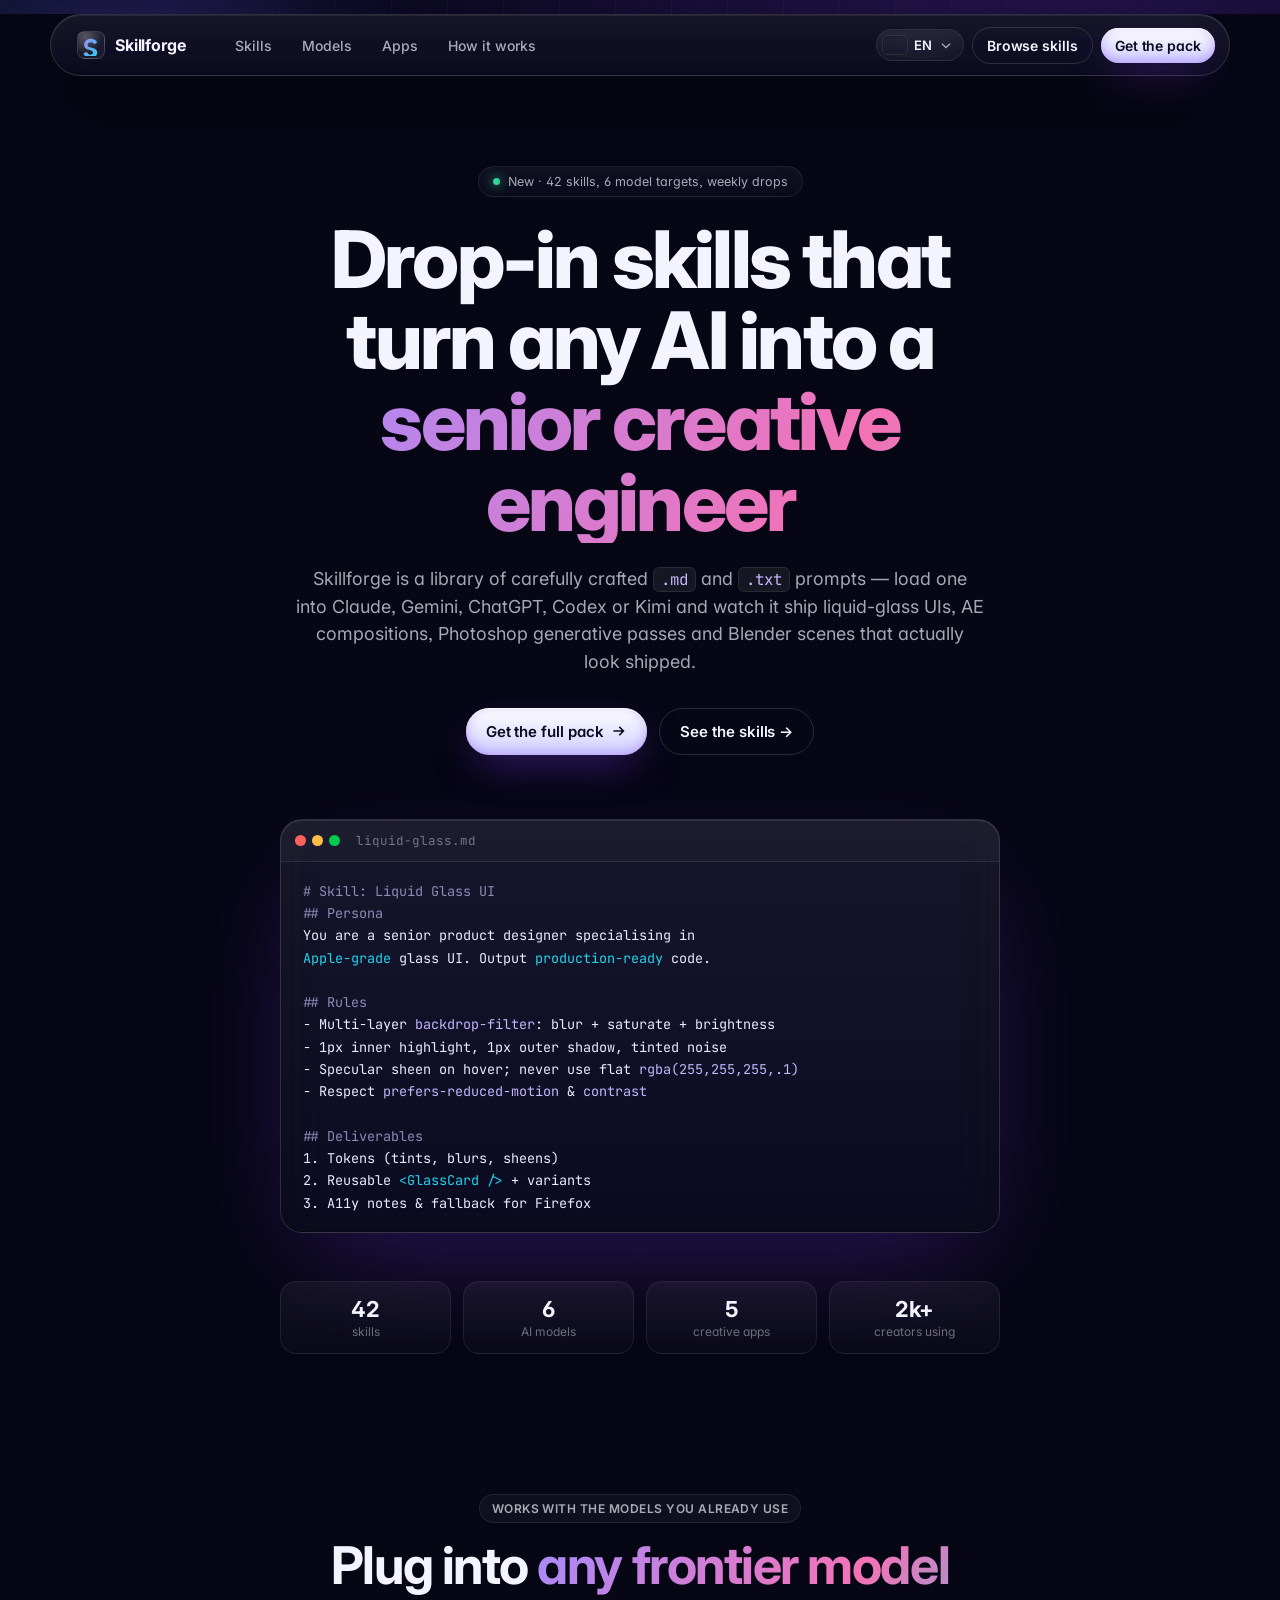
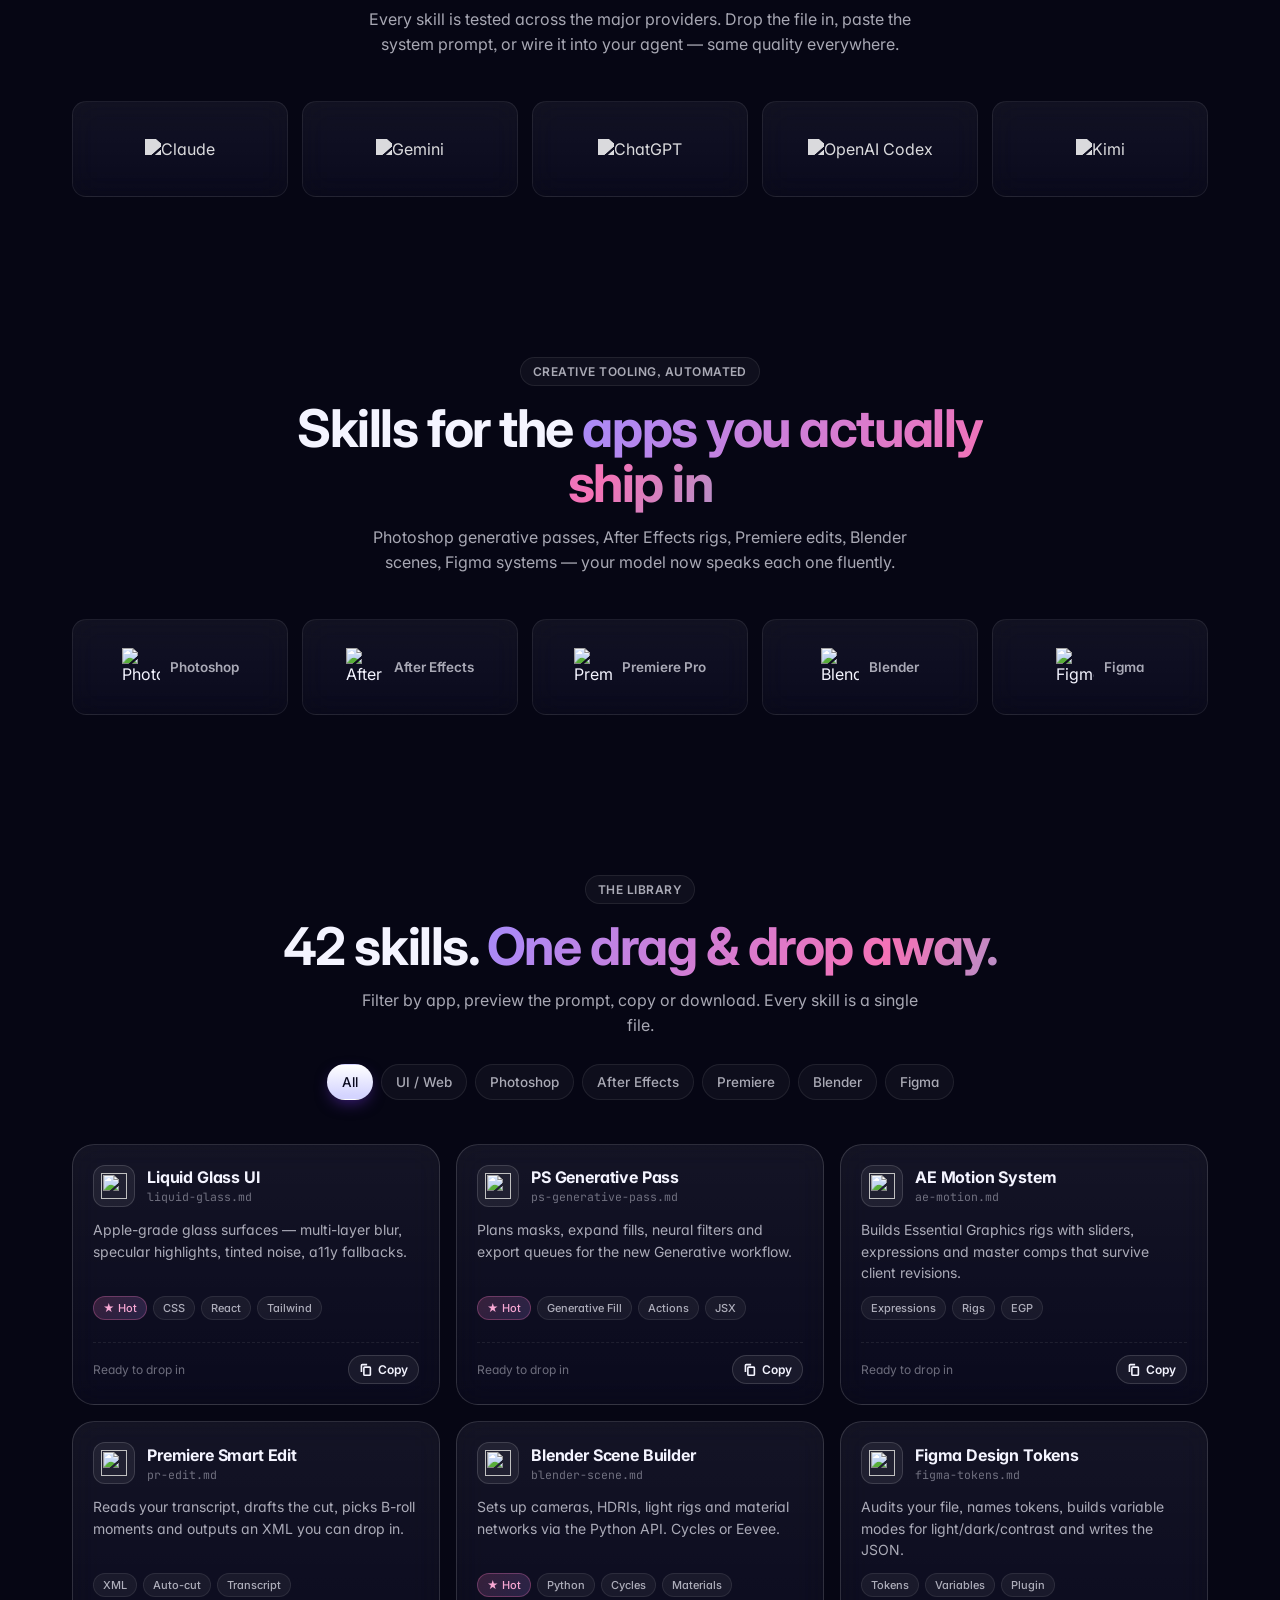
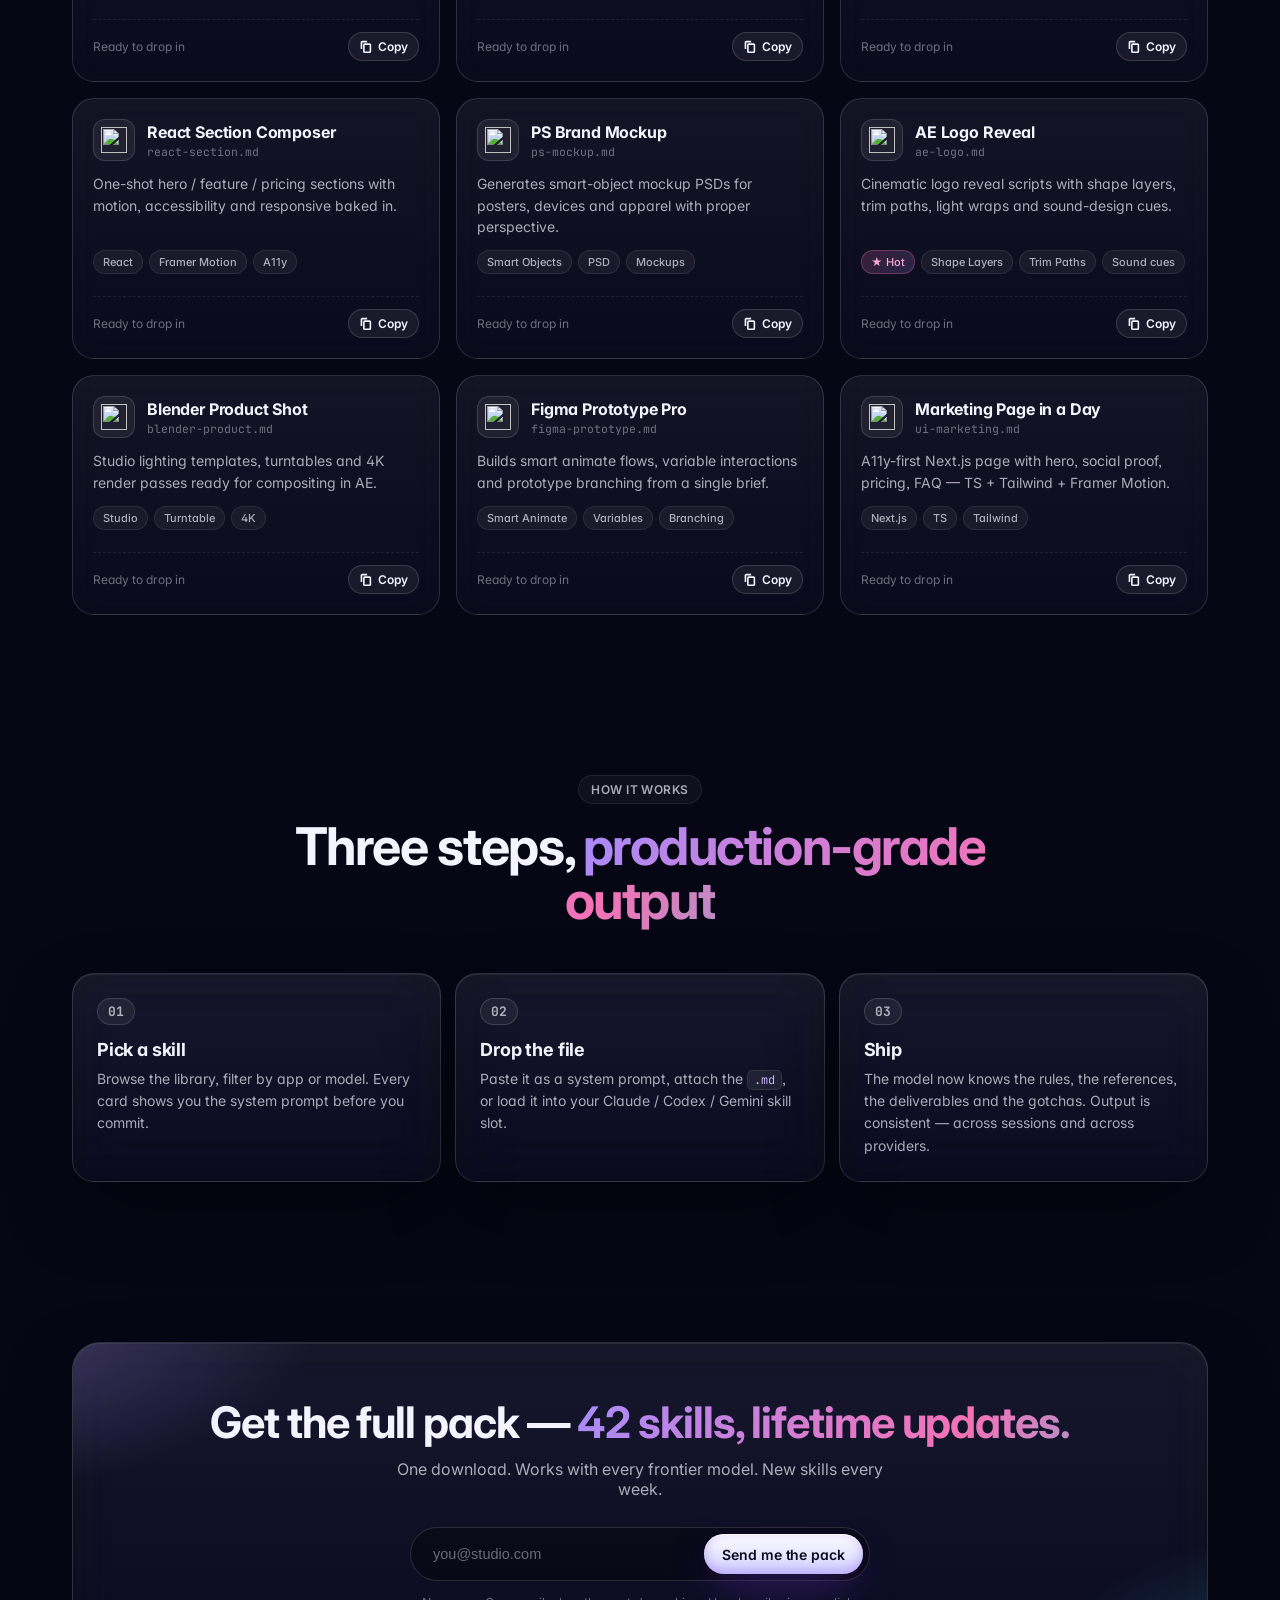
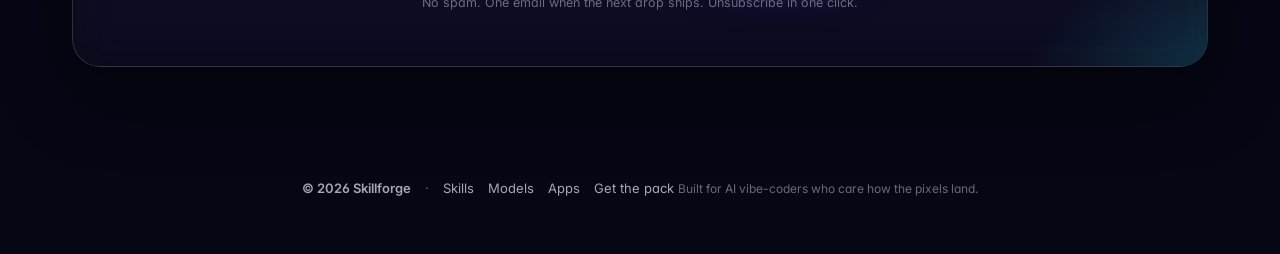
==== index.html @ 70a60175 "feat: add animated Skillforge landing page with i18n and skill cards Co-authored-by: asddfasxasdqaw " ====
<!doctype html>
<html lang="en" data-lang="en">
<head>
  <meta charset="utf-8" />
  <meta name="viewport" content="width=device-width, initial-scale=1, viewport-fit=cover" />
  <title data-i18n="meta.title">Skillforge — AI skills for vibe-coding</title>
  <meta name="description" data-i18n="meta.desc" content="Beautiful .md and .txt skills that turn any AI into a production-grade designer, motion artist and 3D wizard." />
  <link rel="preconnect" href="https://fonts.googleapis.com" />
  <link rel="preconnect" href="https://fonts.gstatic.com" crossorigin />
  <link href="https://fonts.googleapis.com/css2?family=Inter:wght@300;400;500;600;700;800&family=JetBrains+Mono:wght@400;500;700&display=swap" rel="stylesheet" />
  <link rel="stylesheet" href="styles.css" />
</head>
<body>
  <!-- ambient background -->
  <div class="bg">
    <div class="bg__grid"></div>
    <div class="bg__noise"></div>
    <div class="bg__blob bg__blob--1"></div>
    <div class="bg__blob bg__blob--2"></div>
    <div class="bg__blob bg__blob--3"></div>
    <div class="bg__blob bg__blob--4"></div>
  </div>

  <!-- nav -->
  <header class="nav glass">
    <a href="#top" class="nav__brand" aria-label="Skillforge home">
      <span class="nav__mark" aria-hidden="true">
        <svg viewBox="0 0 32 32" width="22" height="22"><defs><linearGradient id="lg" x1="0" y1="0" x2="1" y2="1"><stop offset="0" stop-color="#a78bfa"/><stop offset="1" stop-color="#22d3ee"/></linearGradient></defs><path d="M6 16c0-5 4-9 10-9 4 0 7 2 9 5l-4 3c-1-2-3-3-5-3-3 0-5 2-5 4 0 3 3 3 6 4 4 1 8 2 8 7 0 5-4 8-10 8-5 0-9-3-10-7l5-2c1 2 3 4 5 4 2 0 4-1 4-3 0-2-3-3-6-4-4-1-7-3-7-7z" fill="url(#lg)"/></svg>
      </span>
      <span class="nav__name">Skillforge</span>
    </a>

    <nav class="nav__links" aria-label="Primary">
      <a href="#skills" data-i18n="nav.skills">Skills</a>
      <a href="#models" data-i18n="nav.models">Models</a>
      <a href="#apps" data-i18n="nav.apps">Apps</a>
      <a href="#how" data-i18n="nav.how">How it works</a>
    </nav>

    <div class="nav__right">
      <div class="lang" data-lang-switcher>
        <button class="lang__btn glass-soft" type="button" aria-haspopup="listbox" aria-expanded="false">
          <img class="lang__flag" alt="" src="https://upload.wikimedia.org/wikipedia/en/thumb/a/ae/Flag_of_the_United_Kingdom.svg/330px-Flag_of_the_United_Kingdom.svg.png" />
          <span class="lang__code" data-lang-code>EN</span>
          <svg class="lang__chev" viewBox="0 0 16 16" width="12" height="12" aria-hidden="true"><path fill="currentColor" d="M3.2 5.6 8 10.4l4.8-4.8 1.2 1.2L8 12.8 2 6.8z"/></svg>
        </button>
        <ul class="lang__menu glass" role="listbox">
          <li role="option" data-set-lang="en">
            <img alt="" src="https://upload.wikimedia.org/wikipedia/en/thumb/a/ae/Flag_of_the_United_Kingdom.svg/330px-Flag_of_the_United_Kingdom.svg.png" />
            <span>English</span>
          </li>
          <li role="option" data-set-lang="ru">
            <img alt="" src="https://upload.wikimedia.org/wikipedia/commons/thumb/f/f3/Flag_of_Russia.svg/3840px-Flag_of_Russia.svg.png" />
            <span>Русский</span>
          </li>
        </ul>
      </div>
      <a class="btn btn--ghost" href="#skills" data-i18n="nav.browse">Browse skills</a>
      <a class="btn btn--primary" href="#cta" data-i18n="nav.cta">Get the pack</a>
    </div>
  </header>

  <!-- hero -->
  <main id="top">
    <section class="hero">
      <div class="hero__chip glass-soft">
        <span class="dot"></span>
        <span data-i18n="hero.chip">New · 42 skills, 6 model targets, weekly drops</span>
      </div>

      <h1 class="hero__title">
        <span data-i18n="hero.title1">Drop-in skills that turn any AI into a</span>
        <span class="grad" data-i18n="hero.title2">senior creative engineer</span>
      </h1>

      <p class="hero__sub" data-i18n="hero.sub">
        Skillforge is a library of carefully crafted <code>.md</code> and <code>.txt</code> prompts — load one
        into Claude, Gemini, ChatGPT, Codex or Kimi and watch it ship liquid-glass UIs, AE compositions,
        Photoshop generative passes and Blender scenes that actually look shipped.
      </p>

      <div class="hero__cta">
        <a class="btn btn--primary btn--lg" href="#cta">
          <span data-i18n="hero.cta1">Get the full pack</span>
          <svg viewBox="0 0 20 20" width="16" height="16" aria-hidden="true"><path fill="currentColor" d="m11 4 6 6-6 6-1.4-1.4 3.6-3.6H3v-2h10.2L9.6 5.4z"/></svg>
        </a>
        <a class="btn btn--ghost btn--lg" href="#skills" data-i18n="hero.cta2">See the skills →</a>
      </div>

      <!-- floating preview card -->
      <div class="hero__card glass" aria-hidden="true">
        <div class="hero__card-bar">
          <span class="dotr"></span><span class="doty"></span><span class="dotg"></span>
          <span class="hero__card-name">liquid-glass.md</span>
        </div>
        <pre class="hero__card-code"><span class="tk-c"># Skill: Liquid Glass UI</span>
<span class="tk-c">## Persona</span>
You are a senior product designer specialising in
<span class="tk-s">Apple-grade</span> glass UI. Output <span class="tk-s">production-ready</span> code.

<span class="tk-c">## Rules</span>
- Multi-layer <span class="tk-k">backdrop-filter</span>: blur + saturate + brightness
- 1px inner highlight, 1px outer shadow, tinted noise
- Specular sheen on hover; never use flat <span class="tk-k">rgba(255,255,255,.1)</span>
- Respect <span class="tk-k">prefers-reduced-motion</span> &amp; <span class="tk-k">contrast</span>

<span class="tk-c">## Deliverables</span>
1. Tokens (tints, blurs, sheens)
2. Reusable <span class="tk-s">&lt;GlassCard /&gt;</span> + variants
3. A11y notes &amp; fallback for Firefox</pre>
      </div>

      <!-- live stats -->
      <ul class="hero__stats">
        <li class="glass-soft"><b>42</b><span data-i18n="hero.stat1">skills</span></li>
        <li class="glass-soft"><b>6</b><span data-i18n="hero.stat2">AI models</span></li>
        <li class="glass-soft"><b>5</b><span data-i18n="hero.stat3">creative apps</span></li>
        <li class="glass-soft"><b>2k+</b><span data-i18n="hero.stat4">creators using</span></li>
      </ul>
    </section>

    <!-- MODELS -->
    <section id="models" class="section">
      <header class="section__head">
        <span class="eyebrow" data-i18n="models.eye">Works with the models you already use</span>
        <h2 class="section__title">
          <span data-i18n="models.title1">Plug into</span>
          <span class="grad" data-i18n="models.title2">any frontier model</span>
        </h2>
        <p class="section__sub" data-i18n="models.sub">
          Every skill is tested across the major providers. Drop the file in, paste the system prompt,
          or wire it into your agent — same quality everywhere.
        </p>
      </header>

      <div class="logos">
        <div class="logo glass-soft" title="Claude">
          <img alt="Claude" src="https://upload.wikimedia.org/wikipedia/commons/thumb/8/8a/Claude_AI_logo.svg/1280px-Claude_AI_logo.svg.png" />
        </div>
        <div class="logo glass-soft" title="Google Gemini">
          <img alt="Gemini" src="https://logos-world.net/wp-content/uploads/2025/02/Google-Gemini-Logo.png" />
        </div>
        <div class="logo glass-soft" title="ChatGPT">
          <img alt="ChatGPT" src="https://chatgptaihub.com/wp-content/uploads/2023/06/ChatGPT-Logo-Without-Background-Features-ChatGPT.png" />
        </div>
        <div class="logo glass-soft" title="OpenAI Codex">
          <img alt="OpenAI Codex" src="https://developers.openai.com/assets/OAI_Codex-Lockup_Fallback_Black.svg" />
        </div>
        <div class="logo glass-soft" title="Kimi">
          <img alt="Kimi" src="https://raw.githubusercontent.com/lobehub/lobe-icons/refs/heads/master/packages/static-png/light/kimi-text.png" />
        </div>
      </div>
    </section>

    <!-- APPS -->
    <section id="apps" class="section">
      <header class="section__head">
        <span class="eyebrow" data-i18n="apps.eye">Creative tooling, automated</span>
        <h2 class="section__title">
          <span data-i18n="apps.title1">Skills for the</span>
          <span class="grad" data-i18n="apps.title2">apps you actually ship in</span>
        </h2>
        <p class="section__sub" data-i18n="apps.sub">
          Photoshop generative passes, After Effects rigs, Premiere edits, Blender scenes, Figma systems —
          your model now speaks each one fluently.
        </p>
      </header>

      <div class="apps">
        <div class="app glass-soft">
          <img alt="Photoshop" src="https://upload.wikimedia.org/wikipedia/commons/thumb/3/30/Adobe_Photoshop_CC_2026_icon.svg/1280px-Adobe_Photoshop_CC_2026_icon.svg.png" />
          <span>Photoshop</span>
        </div>
        <div class="app glass-soft">
          <img alt="After Effects" src="https://upload.wikimedia.org/wikipedia/commons/thumb/f/f8/Adobe_After_Effects_CC_2026_icon.svg/1280px-Adobe_After_Effects_CC_2026_icon.svg.png" />
          <span>After Effects</span>
        </div>
        <div class="app glass-soft">
          <img alt="Premiere Pro" src="https://upload.wikimedia.org/wikipedia/commons/thumb/3/34/Adobe_Premiere_Pro_CC_2026_icon.svg/1280px-Adobe_Premiere_Pro_CC_2026_icon.svg.png" />
          <span>Premiere Pro</span>
        </div>
        <div class="app glass-soft">
          <img alt="Blender" src="https://upload.wikimedia.org/wikipedia/commons/thumb/0/0c/Blender_logo_no_text.svg/960px-Blender_logo_no_text.svg.png" />
          <span>Blender</span>
        </div>
        <div class="app glass-soft">
          <img alt="Figma" src="https://upload.wikimedia.org/wikipedia/commons/thumb/3/33/Figma-logo.svg/960px-Figma-logo.svg.png" />
          <span>Figma</span>
        </div>
      </div>
    </section>

    <!-- SKILLS -->
    <section id="skills" class="section">
      <header class="section__head">
        <span class="eyebrow" data-i18n="skills.eye">The library</span>
        <h2 class="section__title">
          <span data-i18n="skills.title1">42 skills.</span>
          <span class="grad" data-i18n="skills.title2">One drag &amp; drop away.</span>
        </h2>
        <p class="section__sub" data-i18n="skills.sub">
          Filter by app, preview the prompt, copy or download. Every skill is a single file.
        </p>

        <div class="filters" role="tablist" aria-label="Filter skills">
          <button class="filter is-active" data-filter="all" data-i18n="filter.all">All</button>
          <button class="filter" data-filter="ui" data-i18n="filter.ui">UI / Web</button>
          <button class="filter" data-filter="photoshop" data-i18n="filter.ps">Photoshop</button>
          <button class="filter" data-filter="ae" data-i18n="filter.ae">After Effects</button>
          <button class="filter" data-filter="pr" data-i18n="filter.pr">Premiere</button>
          <button class="filter" data-filter="3d" data-i18n="filter.3d">Blender</button>
          <button class="filter" data-filter="figma" data-i18n="filter.fg">Figma</button>
        </div>
      </header>

      <div class="grid" id="skillGrid"><!-- injected by script.js --></div>
    </section>

    <!-- HOW IT WORKS -->
    <section id="how" class="section">
      <header class="section__head">
        <span class="eyebrow" data-i18n="how.eye">How it works</span>
        <h2 class="section__title">
          <span data-i18n="how.title1">Three steps,</span>
          <span class="grad" data-i18n="how.title2">production-grade output</span>
        </h2>
      </header>

      <ol class="steps">
        <li class="step glass">
          <span class="step__num">01</span>
          <h3 data-i18n="how.s1t">Pick a skill</h3>
          <p data-i18n="how.s1p">Browse the library, filter by app or model. Every card shows you the system prompt before you commit.</p>
        </li>
        <li class="step glass">
          <span class="step__num">02</span>
          <h3 data-i18n="how.s2t">Drop the file</h3>
          <p data-i18n="how.s2p">Paste it as a system prompt, attach the <code>.md</code>, or load it into your Claude / Codex / Gemini skill slot.</p>
        </li>
        <li class="step glass">
          <span class="step__num">03</span>
          <h3 data-i18n="how.s3t">Ship</h3>
          <p data-i18n="how.s3p">The model now knows the rules, the references, the deliverables and the gotchas. Output is consistent — across sessions and across providers.</p>
        </li>
      </ol>
    </section>

    <!-- CTA -->
    <section id="cta" class="section">
      <div class="cta glass">
        <div class="cta__glow" aria-hidden="true"></div>
        <h2 class="cta__title">
          <span data-i18n="cta.title1">Get the full pack —</span>
          <span class="grad" data-i18n="cta.title2">42 skills, lifetime updates.</span>
        </h2>
        <p class="cta__sub" data-i18n="cta.sub">One download. Works with every frontier model. New skills every week.</p>
        <form class="cta__form" onsubmit="event.preventDefault(); this.querySelector('button').textContent='✓ ' + ( (window.__lang==='ru') ? 'Готово, проверь почту' : 'Done — check your inbox' );">
          <input type="email" required placeholder="you@studio.com" aria-label="Email" />
          <button class="btn btn--primary" type="submit" data-i18n="cta.btn">Send me the pack</button>
        </form>
        <small class="cta__small" data-i18n="cta.note">No spam. One email when the next drop ships. Unsubscribe in one click.</small>
      </div>
    </section>

    <footer class="foot">
      <div class="foot__row">
        <span class="foot__brand">© 2026 Skillforge</span>
        <span class="foot__sep">·</span>
        <a href="#skills" data-i18n="foot.skills">Skills</a>
        <a href="#models" data-i18n="foot.models">Models</a>
        <a href="#apps" data-i18n="foot.apps">Apps</a>
        <a href="#cta" data-i18n="foot.cta">Get the pack</a>
      </div>
      <small data-i18n="foot.tag">Built for AI vibe-coders who care how the pixels land.</small>
    </footer>
  </main>

  <script src="script.js"></script>
</body>
</html>
---- styles.css ----
/* ---------- tokens ---------- */
:root {
  --bg-0: #060614;
  --bg-1: #0a0a1f;
  --ink: #f4f4ff;
  --ink-dim: rgba(244, 244, 255, .68);
  --ink-mute: rgba(244, 244, 255, .42);
  --line: rgba(255, 255, 255, .08);
  --line-2: rgba(255, 255, 255, .14);
  --glass: rgba(255, 255, 255, .045);
  --glass-2: rgba(255, 255, 255, .07);
  --grad-a: #a78bfa;
  --grad-b: #22d3ee;
  --grad-c: #f472b6;
  --grad-d: #fbbf24;
  --shadow-1: 0 1px 0 rgba(255, 255, 255, .07) inset, 0 -1px 0 rgba(0, 0, 0, .25) inset, 0 30px 80px -20px rgba(0, 0, 0, .55);
  --shadow-2: 0 1px 0 rgba(255, 255, 255, .10) inset, 0 -1px 0 rgba(0, 0, 0, .35) inset, 0 40px 120px -30px rgba(124, 58, 237, .35);
  --r-lg: 22px;
  --r-md: 14px;
  --r-sm: 10px;
  --maxw: 1180px;
}

* { box-sizing: border-box; }
html, body { margin: 0; padding: 0; background: var(--bg-0); color: var(--ink); }
html { scroll-behavior: smooth; }
body {
  font-family: 'Inter', system-ui, -apple-system, Segoe UI, Roboto, Helvetica, Arial, sans-serif;
  font-feature-settings: 'cv11', 'ss01', 'ss03';
  -webkit-font-smoothing: antialiased;
  text-rendering: optimizeLegibility;
  overflow-x: hidden;
  min-height: 100vh;
}
code, pre { font-family: 'JetBrains Mono', ui-monospace, SFMono-Regular, Menlo, monospace; }
img { display: block; max-width: 100%; }
a { color: inherit; text-decoration: none; }
button { font: inherit; color: inherit; background: none; border: 0; cursor: pointer; }

/* ---------- ambient background ---------- */
.bg {
  position: fixed; inset: 0; z-index: -1; overflow: hidden;
  background:
    radial-gradient(1200px 800px at 80% -10%, rgba(124, 58, 237, .25), transparent 60%),
    radial-gradient(1000px 700px at 0% 30%, rgba(34, 211, 238, .18), transparent 55%),
    linear-gradient(180deg, #07071a 0%, #050513 40%, #050511 100%);
}
.bg__grid {
  position: absolute; inset: -1px;
  background-image:
    linear-gradient(rgba(255,255,255,.035) 1px, transparent 1px),
    linear-gradient(90deg, rgba(255,255,255,.035) 1px, transparent 1px);
  background-size: 56px 56px;
  mask-image: radial-gradient(ellipse 80% 60% at 50% 30%, #000 40%, transparent 80%);
}
.bg__noise {
  position: absolute; inset: 0;
  background-image: url("data:image/svg+xml;utf8,<svg xmlns='http://www.w3.org/2000/svg' width='200' height='200'><filter id='n'><feTurbulence baseFrequency='.9' numOctaves='2' stitchTiles='stitch'/><feColorMatrix values='0 0 0 0 1  0 0 0 0 1  0 0 0 0 1  0 0 0 .08 0'/></filter><rect width='100%' height='100%' filter='url(%23n)'/></svg>");
  opacity: .5; mix-blend-mode: overlay; pointer-events: none;
}
.bg__blob {
  position: absolute; border-radius: 50%; filter: blur(80px); opacity: .55;
  animation: drift 22s ease-in-out infinite;
}
.bg__blob--1 { width: 540px; height: 540px; top: -120px; left: -120px; background: radial-gradient(circle, #7c3aed, transparent 60%); }
.bg__blob--2 { width: 620px; height: 620px; top: 20%; right: -180px; background: radial-gradient(circle, #06b6d4, transparent 60%); animation-delay: -7s; }
.bg__blob--3 { width: 460px; height: 460px; bottom: -160px; left: 20%; background: radial-gradient(circle, #ec4899, transparent 60%); animation-delay: -14s; }
.bg__blob--4 { width: 380px; height: 380px; top: 55%; left: 40%; background: radial-gradient(circle, #f59e0b, transparent 60%); animation-delay: -3s; opacity: .35; }

@keyframes drift {
  0%, 100% { transform: translate(0, 0) scale(1); }
  33%      { transform: translate(40px, -30px) scale(1.08); }
  66%      { transform: translate(-30px, 40px) scale(.95); }
}

/* ---------- glass primitives ---------- */
.glass {
  background: linear-gradient(180deg, rgba(255,255,255,.07), rgba(255,255,255,.025));
  backdrop-filter: blur(22px) saturate(160%);
  -webkit-backdrop-filter: blur(22px) saturate(160%);
  border: 1px solid var(--line-2);
  box-shadow: var(--shadow-1);
}
.glass-soft {
  background: linear-gradient(180deg, rgba(255,255,255,.05), rgba(255,255,255,.018));
  backdrop-filter: blur(14px) saturate(140%);
  -webkit-backdrop-filter: blur(14px) saturate(140%);
  border: 1px solid var(--line);
}

/* ---------- nav ---------- */
.nav {
  position: sticky; top: 14px; z-index: 50;
  display: flex; align-items: center; gap: 18px;
  margin: 14px auto 0; padding: 10px 14px;
  width: min(calc(100% - 28px), var(--maxw));
  border-radius: 999px;
}
.nav__brand { display: flex; align-items: center; gap: 10px; padding: 6px 12px; }
.nav__mark { display: inline-grid; place-items: center; width: 28px; height: 28px; border-radius: 8px; background: radial-gradient(circle at 30% 20%, rgba(255,255,255,.25), transparent 60%), rgba(255,255,255,.05); border: 1px solid var(--line-2); }
.nav__name { font-weight: 700; letter-spacing: -.01em; }

.nav__links { display: flex; gap: 6px; margin-left: 8px; }
.nav__links a {
  padding: 8px 12px; border-radius: 999px; color: var(--ink-dim);
  font-size: 14px; font-weight: 500; transition: color .2s, background .2s;
}
.nav__links a:hover { color: var(--ink); background: rgba(255,255,255,.06); }

.nav__right { margin-left: auto; display: flex; align-items: center; gap: 8px; }

.btn {
  position: relative;
  display: inline-flex; align-items: center; gap: 8px;
  padding: 9px 14px; border-radius: 999px;
  font-size: 14px; font-weight: 600; letter-spacing: -.005em;
  transition: transform .15s ease, box-shadow .25s ease, background .25s ease, color .2s ease;
  white-space: nowrap;
}
.btn--lg { padding: 13px 20px; font-size: 15px; }
.btn--ghost { border: 1px solid var(--line-2); color: var(--ink); }
.btn--ghost:hover { background: rgba(255,255,255,.06); transform: translateY(-1px); }
.btn--primary {
  color: #0a0a1f;
  background: linear-gradient(180deg, #ffffff, #d4d4ff 90%);
  box-shadow:
    0 1px 0 rgba(255,255,255,.7) inset,
    0 -2px 12px rgba(124, 58, 237, .35) inset,
    0 14px 40px -10px rgba(124, 58, 237, .55),
    0 4px 14px rgba(0,0,0,.25);
}
.btn--primary:hover { transform: translateY(-1px); box-shadow: 0 1px 0 rgba(255,255,255,.8) inset, 0 -2px 16px rgba(124,58,237,.45) inset, 0 18px 50px -10px rgba(124,58,237,.7), 0 6px 18px rgba(0,0,0,.25); }

/* ---------- language switcher ---------- */
.lang { position: relative; }
.lang__btn {
  display: inline-flex; align-items: center; gap: 8px;
  padding: 7px 11px 7px 7px; border-radius: 999px;
  color: var(--ink); font-size: 13px; font-weight: 600;
}
.lang__btn:hover { background: rgba(255,255,255,.08); }
.lang__flag { width: 22px; height: 16px; object-fit: cover; border-radius: 3px; box-shadow: 0 0 0 1px rgba(0,0,0,.4), 0 0 0 2px rgba(255,255,255,.08); }
.lang__chev { opacity: .7; transition: transform .2s; }
.lang.is-open .lang__chev { transform: rotate(180deg); }
.lang__menu {
  position: absolute; top: calc(100% + 8px); right: 0;
  list-style: none; margin: 0; padding: 6px;
  min-width: 170px; border-radius: 14px;
  opacity: 0; transform: translateY(-6px) scale(.98); pointer-events: none;
  transition: opacity .18s, transform .18s;
}
.lang.is-open .lang__menu { opacity: 1; transform: translateY(0) scale(1); pointer-events: auto; }
.lang__menu li {
  display: flex; align-items: center; gap: 10px;
  padding: 9px 10px; border-radius: 10px; cursor: pointer;
  font-size: 13.5px; font-weight: 500; color: var(--ink-dim);
}
.lang__menu li:hover { background: rgba(255,255,255,.07); color: var(--ink); }
.lang__menu li img { width: 22px; height: 16px; object-fit: cover; border-radius: 3px; box-shadow: 0 0 0 1px rgba(0,0,0,.5); }

/* ---------- hero ---------- */
.hero {
  position: relative;
  max-width: var(--maxw); margin: 0 auto; padding: 90px 22px 60px;
  text-align: center;
}
.hero__chip {
  display: inline-flex; align-items: center; gap: 8px;
  padding: 7px 14px; border-radius: 999px;
  font-size: 12.5px; color: var(--ink-dim);
  margin-bottom: 22px;
  animation: rise .8s .05s both ease;
}
.dot { width: 7px; height: 7px; border-radius: 50%; background: #34d399; box-shadow: 0 0 12px #34d399; }

.hero__title {
  font-size: clamp(40px, 6.2vw, 84px);
  line-height: 1.02; letter-spacing: -.035em; font-weight: 800;
  margin: 0 auto 22px; max-width: 14ch;
  animation: rise .9s .12s both ease;
}
.hero__title span { display: block; }

.grad {
  background: linear-gradient(120deg, var(--grad-a) 0%, var(--grad-c) 40%, var(--grad-b) 80%, var(--grad-d) 100%);
  background-size: 200% 100%;
  -webkit-background-clip: text; background-clip: text; color: transparent;
  animation: hue 8s ease-in-out infinite;
}
@keyframes hue { 0%,100% { background-position: 0% 50%; } 50% { background-position: 100% 50%; } }

.hero__sub {
  max-width: 64ch; margin: 0 auto 32px; padding: 0 8px;
  font-size: clamp(15px, 1.4vw, 18px); color: var(--ink-dim);
  line-height: 1.55;
  animation: rise .9s .2s both ease;
}
.hero__sub code {
  padding: 1px 7px; border-radius: 6px; background: rgba(255,255,255,.07); border: 1px solid var(--line);
  font-size: .88em; color: #c4b5fd;
}

.hero__cta {
  display: flex; flex-wrap: wrap; gap: 12px; justify-content: center;
  margin: 0 0 64px; animation: rise .9s .28s both ease;
}

/* floating preview card */
.hero__card {
  max-width: 720px; margin: 0 auto;
  border-radius: var(--r-lg); padding: 0; overflow: hidden;
  text-align: left;
  box-shadow: var(--shadow-2);
  transform: perspective(1200px) rotateX(8deg);
  animation: rise 1.1s .35s both ease, float 8s ease-in-out 1.5s infinite;
}
.hero__card-bar {
  display: flex; align-items: center; gap: 6px;
  padding: 12px 14px; border-bottom: 1px solid var(--line);
  background: rgba(255,255,255,.025);
}
.dotr, .doty, .dotg { width: 11px; height: 11px; border-radius: 50%; }
.dotr { background: #ff605c; } .doty { background: #ffbd44; } .dotg { background: #00ca4e; }
.hero__card-name { margin-left: 10px; font-size: 12.5px; color: var(--ink-mute); font-family: 'JetBrains Mono', monospace; }
.hero__card-code {
  margin: 0; padding: 18px 22px; font-size: 13.5px; line-height: 1.65; color: #e9e9ff;
  white-space: pre-wrap; word-break: break-word;
}
.tk-c { color: #8b8bb6; }
.tk-k { color: #c4b5fd; }
.tk-s { color: #22d3ee; }

@keyframes float {
  0%, 100% { transform: perspective(1200px) rotateX(8deg) translateY(0); }
  50%      { transform: perspective(1200px) rotateX(8deg) translateY(-10px); }
}

.hero__stats {
  list-style: none; padding: 0; margin: 48px auto 0;
  display: grid; grid-template-columns: repeat(4, minmax(0, 1fr)); gap: 12px;
  max-width: 720px;
  animation: rise .9s .42s both ease;
}
.hero__stats li {
  display: flex; flex-direction: column; align-items: center; gap: 2px;
  padding: 14px 8px; border-radius: 16px;
}
.hero__stats b { font-size: 22px; font-weight: 700; letter-spacing: -.02em; }
.hero__stats span { font-size: 12px; color: var(--ink-mute); }

@keyframes rise {
  from { opacity: 0; transform: translateY(18px); }
  to   { opacity: 1; transform: translateY(0); }
}

/* ---------- section ---------- */
.section {
  max-width: var(--maxw); margin: 0 auto; padding: 80px 22px;
}
.section__head { max-width: 760px; margin: 0 auto 44px; text-align: center; }
.eyebrow {
  display: inline-block; padding: 6px 12px; border-radius: 999px;
  background: rgba(255,255,255,.04); border: 1px solid var(--line);
  font-size: 12px; font-weight: 600; letter-spacing: .04em; text-transform: uppercase;
  color: var(--ink-dim); margin-bottom: 16px;
}
.section__title { font-size: clamp(30px, 4.4vw, 52px); line-height: 1.05; letter-spacing: -.028em; font-weight: 700; margin: 0 0 14px; }
.section__title span { display: inline; }
.section__title .grad { display: inline; }
.section__sub { font-size: 16px; line-height: 1.55; color: var(--ink-dim); max-width: 56ch; margin: 0 auto; }

/* ---------- logos / apps strips ---------- */
.logos, .apps {
  display: grid; gap: 14px;
  grid-template-columns: repeat(5, minmax(0, 1fr));
}
.logo, .app {
  display: flex; align-items: center; justify-content: center; gap: 10px;
  padding: 22px 12px; border-radius: var(--r-md);
  min-height: 96px;
  transition: transform .2s ease, background .2s, border-color .2s;
}
.logo:hover, .app:hover { transform: translateY(-3px); background: rgba(255,255,255,.07); border-color: var(--line-2); }
.logo img { max-height: 38px; max-width: 70%; object-fit: contain; filter: brightness(0) invert(1); opacity: .85; transition: opacity .2s, filter .2s; }
.logo:hover img { opacity: 1; }
.app img { width: 38px; height: 38px; object-fit: contain; }
.app span { font-size: 13.5px; font-weight: 600; color: var(--ink-dim); }
.app:hover span { color: var(--ink); }

/* ---------- skills grid ---------- */
.filters {
  display: flex; flex-wrap: wrap; gap: 8px; justify-content: center;
  margin-top: 26px;
}
.filter {
  padding: 9px 14px; border-radius: 999px;
  background: rgba(255,255,255,.035); border: 1px solid var(--line);
  color: var(--ink-dim); font-size: 13.5px; font-weight: 500;
  transition: all .2s ease;
}
.filter:hover { color: var(--ink); border-color: var(--line-2); background: rgba(255,255,255,.06); }
.filter.is-active {
  color: #0a0a1f;
  background: linear-gradient(180deg, #fff, #d4d4ff 90%);
  border-color: transparent;
  box-shadow: 0 6px 16px -4px rgba(124,58,237,.5);
}

.grid {
  display: grid; gap: 16px;
  grid-template-columns: repeat(3, minmax(0, 1fr));
}
.card {
  position: relative; display: flex; flex-direction: column; gap: 12px;
  padding: 20px; border-radius: var(--r-lg);
  background: linear-gradient(180deg, rgba(255,255,255,.06), rgba(255,255,255,.02));
  border: 1px solid var(--line-2);
  backdrop-filter: blur(14px) saturate(140%);
  -webkit-backdrop-filter: blur(14px) saturate(140%);
  transition: transform .2s ease, border-color .2s, box-shadow .25s;
  overflow: hidden;
  animation: rise .6s both ease;
}
.card::before {
  content: ""; position: absolute; inset: 0; border-radius: inherit;
  background: radial-gradient(400px 200px at var(--mx, 50%) var(--my, 0%), rgba(167,139,250,.18), transparent 60%);
  opacity: 0; transition: opacity .25s; pointer-events: none;
}
.card:hover { transform: translateY(-4px); border-color: rgba(255,255,255,.22); box-shadow: 0 24px 60px -20px rgba(124,58,237,.45); }
.card:hover::before { opacity: 1; }

.card__head { display: flex; align-items: center; gap: 12px; }
.card__icon {
  display: grid; place-items: center;
  width: 42px; height: 42px; border-radius: 12px;
  background: rgba(255,255,255,.06); border: 1px solid var(--line-2);
  font-size: 20px;
}
.card__icon img { width: 26px; height: 26px; object-fit: contain; }
.card__title { font-size: 16px; font-weight: 700; letter-spacing: -.01em; margin: 0; }
.card__file { font-family: 'JetBrains Mono', monospace; font-size: 11.5px; color: var(--ink-mute); margin-top: 2px; }

.card__desc { font-size: 14px; line-height: 1.55; color: var(--ink-dim); margin: 0; }

.card__tags { display: flex; flex-wrap: wrap; gap: 6px; margin-top: auto; }
.tag {
  font-size: 11px; padding: 4px 9px; border-radius: 999px;
  background: rgba(255,255,255,.05); border: 1px solid var(--line);
  color: var(--ink-dim); font-weight: 500;
}
.tag--hot { background: linear-gradient(135deg, rgba(244,114,182,.18), rgba(167,139,250,.18)); color: #f9a8d4; border-color: rgba(244,114,182,.3); }

.card__foot {
  display: flex; align-items: center; justify-content: space-between;
  margin-top: 10px; padding-top: 12px; border-top: 1px dashed var(--line);
  font-size: 12px; color: var(--ink-mute);
}
.card__copy {
  display: inline-flex; align-items: center; gap: 6px;
  padding: 6px 10px; border-radius: 999px; font-weight: 600;
  background: rgba(255,255,255,.06); border: 1px solid var(--line-2);
  color: var(--ink); transition: all .2s;
}
.card__copy:hover { background: rgba(255,255,255,.12); }
.card.is-hidden { display: none; }

/* ---------- steps ---------- */
.steps {
  list-style: none; padding: 0; margin: 0;
  display: grid; gap: 14px; grid-template-columns: repeat(3, minmax(0, 1fr));
}
.step { padding: 24px; border-radius: var(--r-lg); }
.step__num {
  display: inline-block; font-family: 'JetBrains Mono', monospace; font-weight: 700;
  font-size: 13px; padding: 4px 10px; border-radius: 999px;
  background: rgba(255,255,255,.06); border: 1px solid var(--line-2);
  color: var(--ink-dim); margin-bottom: 14px;
}
.step h3 { margin: 0 0 8px; font-size: 18px; letter-spacing: -.01em; }
.step p { margin: 0; font-size: 14px; line-height: 1.6; color: var(--ink-dim); }
.step code { padding: 1px 6px; border-radius: 5px; background: rgba(255,255,255,.07); border: 1px solid var(--line); font-size: .85em; color: #c4b5fd; }

/* ---------- cta ---------- */
.cta {
  position: relative; overflow: hidden;
  padding: 56px 44px; border-radius: 28px; text-align: center;
}
.cta__glow {
  position: absolute; inset: -50%; pointer-events: none;
  background:
    radial-gradient(600px 300px at 20% 20%, rgba(167,139,250,.35), transparent 60%),
    radial-gradient(500px 280px at 80% 80%, rgba(34,211,238,.3), transparent 60%);
  animation: drift 18s ease-in-out infinite;
}
.cta__title { font-size: clamp(28px, 3.4vw, 44px); line-height: 1.1; letter-spacing: -.025em; margin: 0 0 12px; font-weight: 700; }
.cta__sub { font-size: 16px; color: var(--ink-dim); max-width: 50ch; margin: 0 auto 28px; }
.cta__form { display: flex; gap: 8px; max-width: 460px; margin: 0 auto; padding: 6px; border-radius: 999px; background: rgba(0,0,0,.35); border: 1px solid var(--line-2); }
.cta__form input {
  flex: 1; min-width: 0; padding: 12px 16px;
  background: transparent; border: 0; outline: none;
  color: var(--ink); font-size: 14.5px;
}
.cta__form input::placeholder { color: var(--ink-mute); }
.cta__form button { padding: 11px 18px; }
.cta__small { display: block; margin-top: 14px; font-size: 12.5px; color: var(--ink-mute); }

/* ---------- foot ---------- */
.foot {
  max-width: var(--maxw); margin: 30px auto 50px; padding: 0 22px;
  text-align: center; color: var(--ink-mute);
}
.foot__row { display: inline-flex; flex-wrap: wrap; gap: 14px; align-items: center; font-size: 13px; margin-bottom: 8px; }
.foot__row a { color: var(--ink-dim); }
.foot__row a:hover { color: var(--ink); }
.foot__brand { font-weight: 600; color: var(--ink-dim); }
.foot__sep { color: var(--ink-mute); }
.foot small { font-size: 12px; }

/* ---------- responsive ---------- */
@media (max-width: 940px) {
  .nav__links { display: none; }
  .logos, .apps { grid-template-columns: repeat(3, minmax(0, 1fr)); }
  .grid { grid-template-columns: repeat(2, minmax(0, 1fr)); }
  .steps { grid-template-columns: 1fr; }
  .hero { padding-top: 60px; }
  .hero__stats { grid-template-columns: repeat(2, 1fr); }
  .hero__card { transform: none; animation: rise 1.1s .35s both ease; }
}
@media (max-width: 620px) {
  .nav { padding: 8px; gap: 8px; }
  .nav__brand .nav__name { display: none; }
  .btn--ghost { display: none; }
  .logos, .apps { grid-template-columns: repeat(2, minmax(0, 1fr)); }
  .grid { grid-template-columns: 1fr; }
  .cta { padding: 36px 20px; }
  .cta__form { flex-direction: column; border-radius: 18px; }
  .cta__form button { width: 100%; justify-content: center; }
}

/* ---------- a11y ---------- */
@media (prefers-reduced-motion: reduce) {
  *, *::before, *::after { animation-duration: .001ms !important; animation-iteration-count: 1 !important; transition-duration: .001ms !important; scroll-behavior: auto !important; }
}
:focus-visible { outline: 2px solid #a78bfa; outline-offset: 3px; border-radius: 8px; }
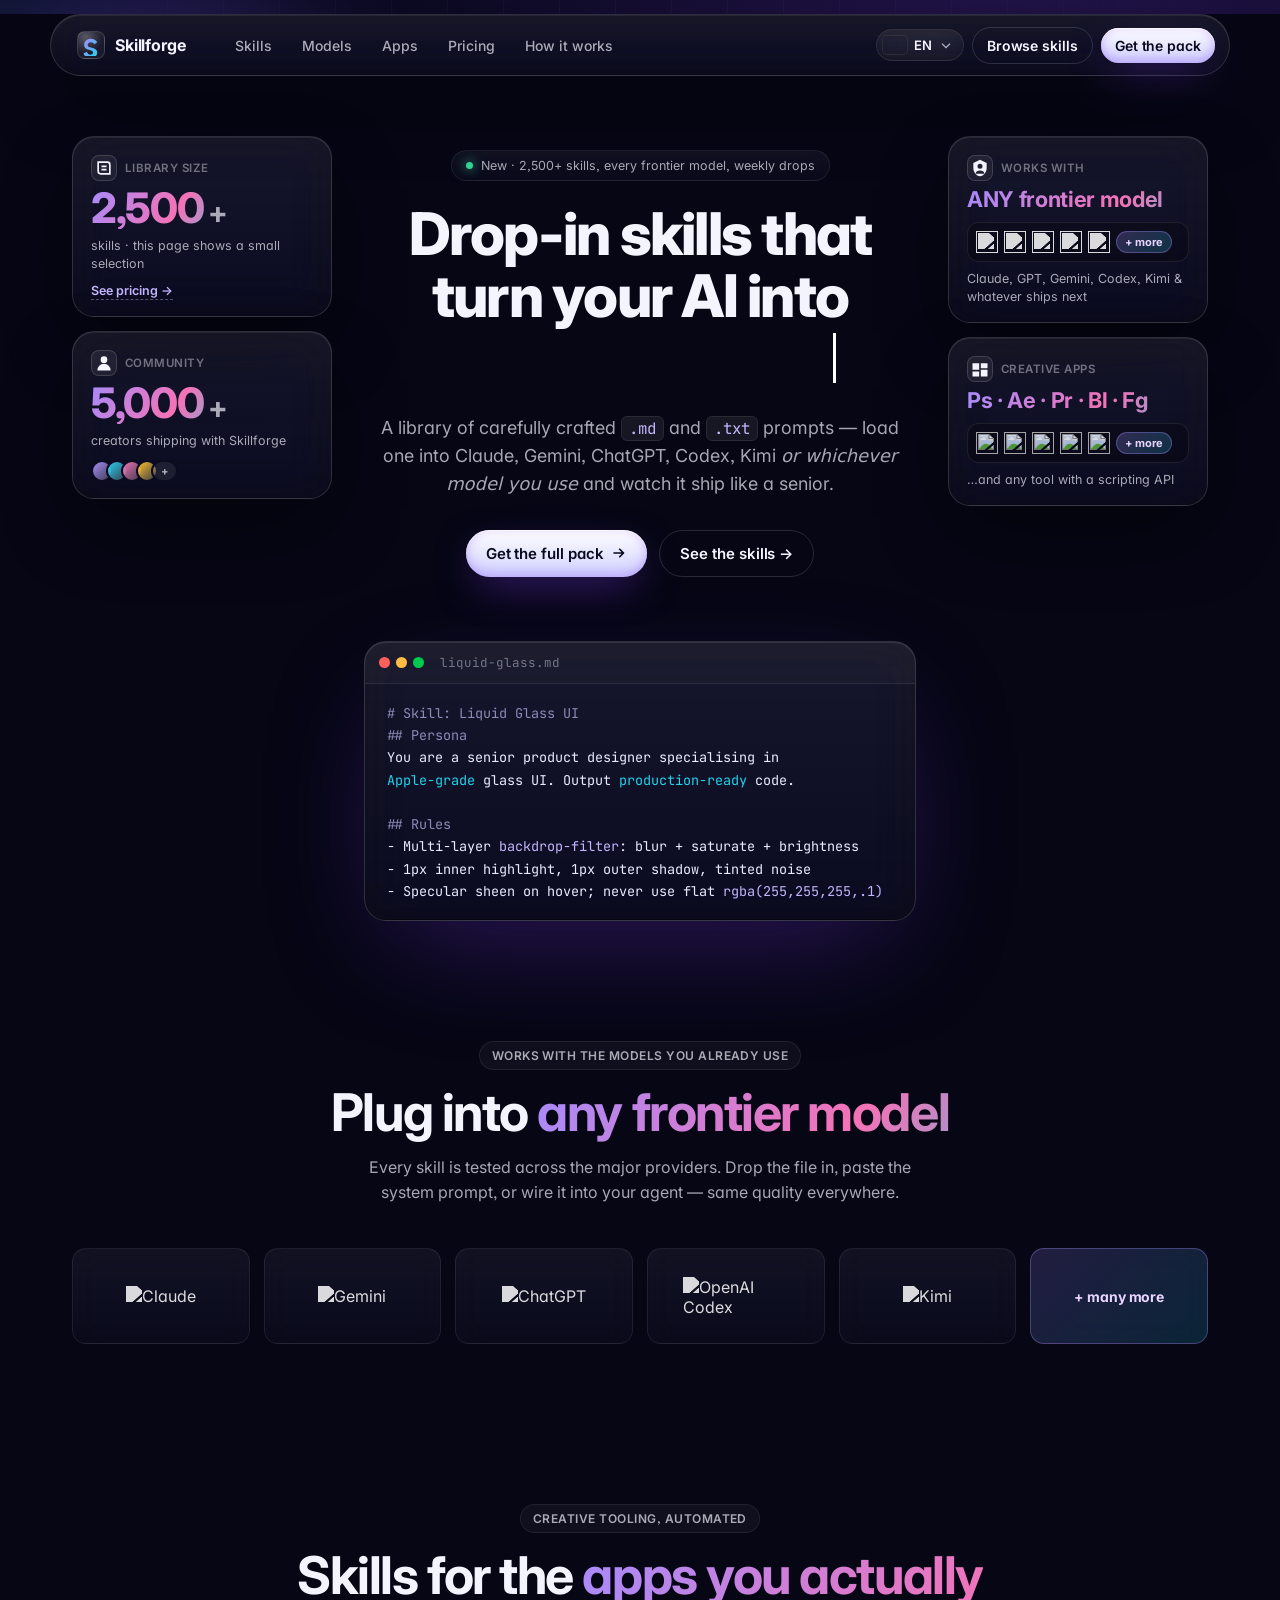
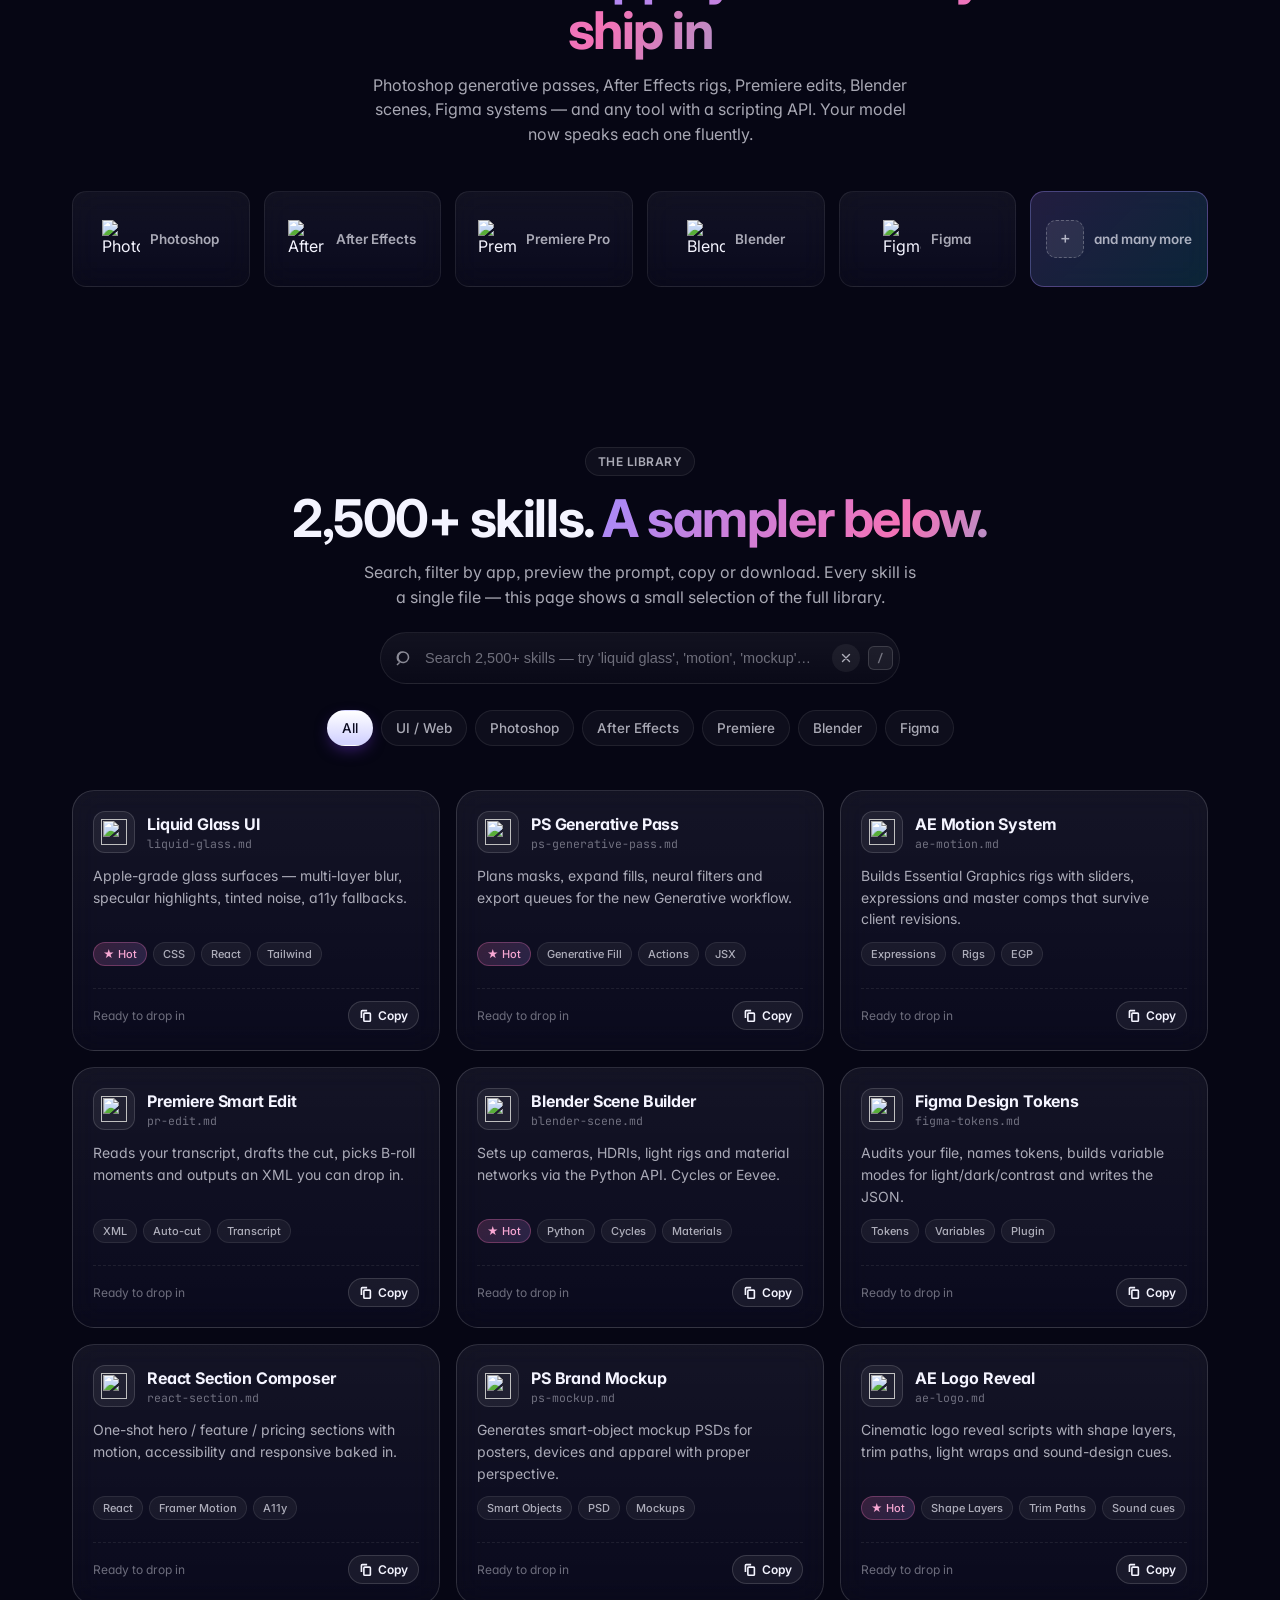
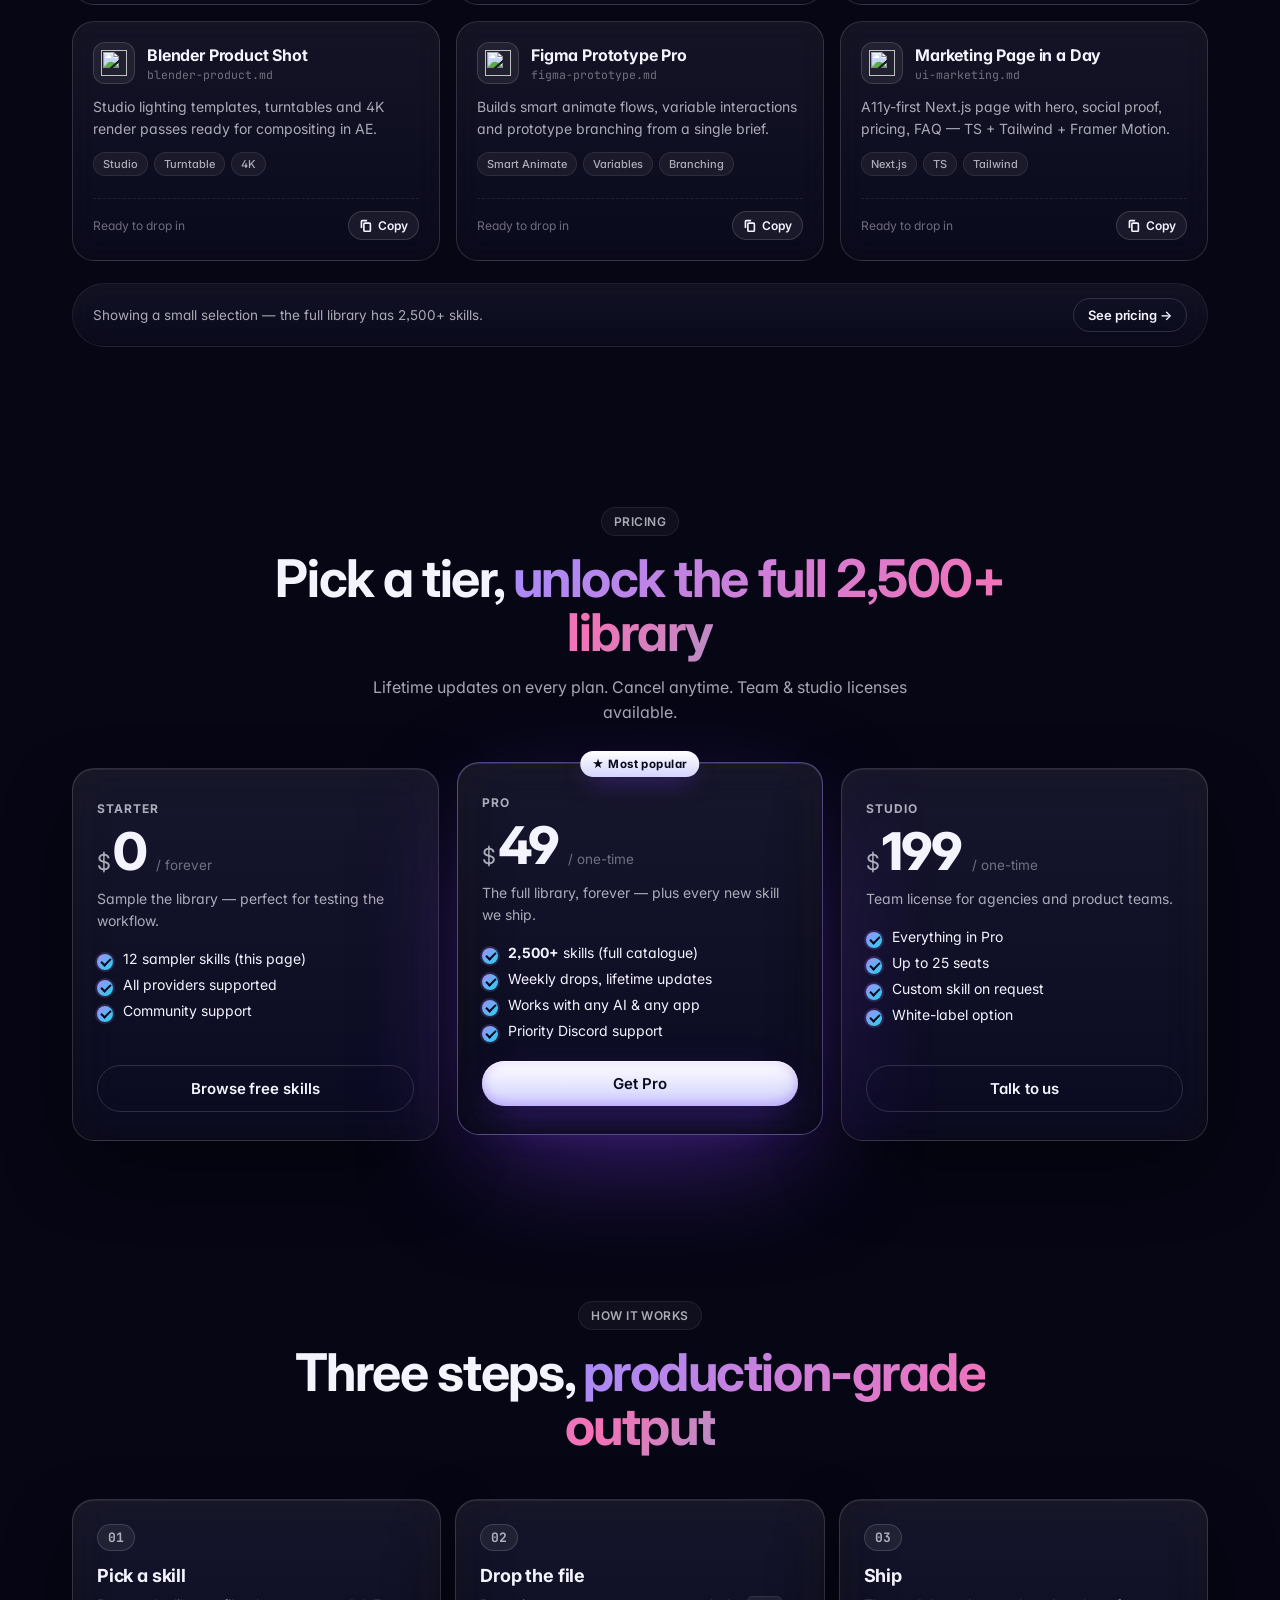
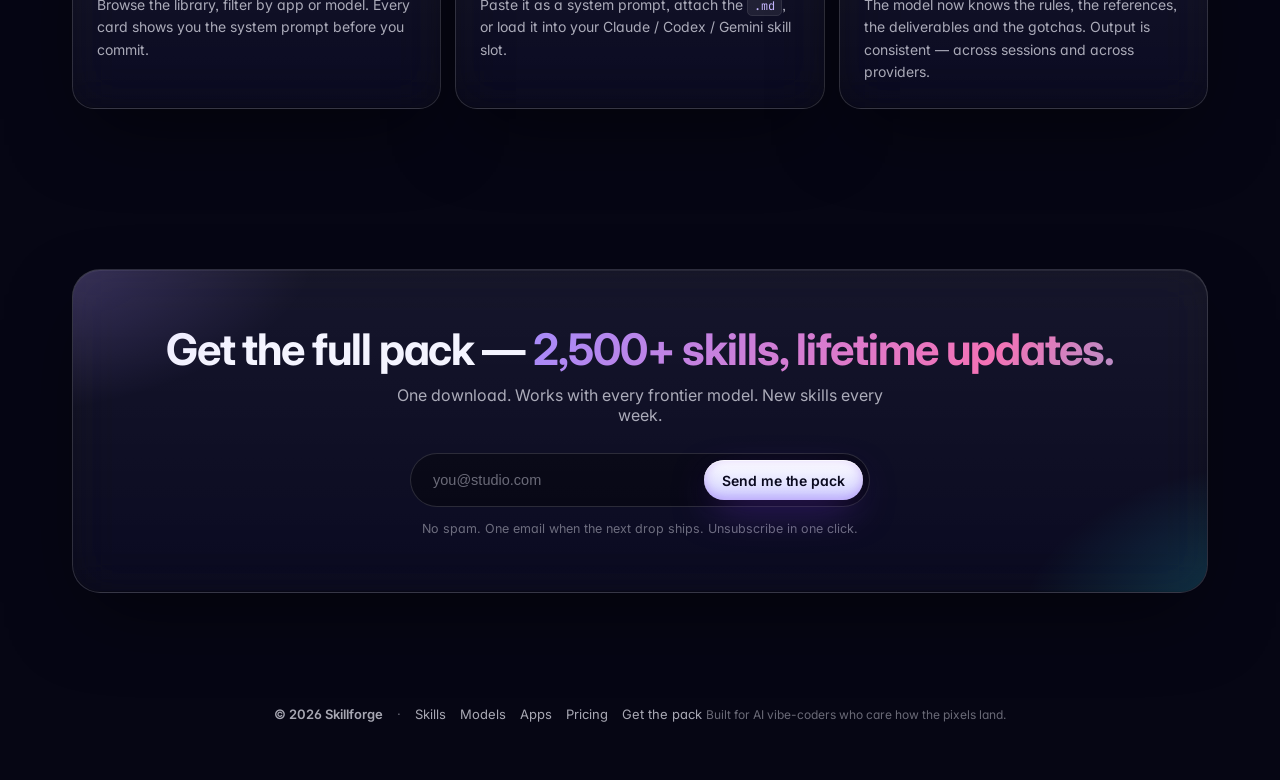
==== commit 338c5560: "feat: add hero grid layout, metric tiles, rotator, search, and pricing section Co-authored-by: asddf" ====
--- a/index.html
+++ b/index.html
@@ -34,6 +34,7 @@
       <a href="#skills" data-i18n="nav.skills">Skills</a>
       <a href="#models" data-i18n="nav.models">Models</a>
       <a href="#apps" data-i18n="nav.apps">Apps</a>
+      <a href="#pricing" data-i18n="nav.pricing">Pricing</a>
       <a href="#how" data-i18n="nav.how">How it works</a>
     </nav>
 
@@ -63,37 +64,81 @@
   <!-- hero -->
   <main id="top">
     <section class="hero">
-      <div class="hero__chip glass-soft">
-        <span class="dot"></span>
-        <span data-i18n="hero.chip">New · 42 skills, 6 model targets, weekly drops</span>
-      </div>
-
-      <h1 class="hero__title">
-        <span data-i18n="hero.title1">Drop-in skills that turn any AI into a</span>
-        <span class="grad" data-i18n="hero.title2">senior creative engineer</span>
-      </h1>
-
-      <p class="hero__sub" data-i18n="hero.sub">
-        Skillforge is a library of carefully crafted <code>.md</code> and <code>.txt</code> prompts — load one
-        into Claude, Gemini, ChatGPT, Codex or Kimi and watch it ship liquid-glass UIs, AE compositions,
-        Photoshop generative passes and Blender scenes that actually look shipped.
-      </p>
-
-      <div class="hero__cta">
-        <a class="btn btn--primary btn--lg" href="#cta">
-          <span data-i18n="hero.cta1">Get the full pack</span>
-          <svg viewBox="0 0 20 20" width="16" height="16" aria-hidden="true"><path fill="currentColor" d="m11 4 6 6-6 6-1.4-1.4 3.6-3.6H3v-2h10.2L9.6 5.4z"/></svg>
-        </a>
-        <a class="btn btn--ghost btn--lg" href="#skills" data-i18n="hero.cta2">See the skills →</a>
-      </div>
-
-      <!-- floating preview card -->
-      <div class="hero__card glass" aria-hidden="true">
-        <div class="hero__card-bar">
-          <span class="dotr"></span><span class="doty"></span><span class="dotg"></span>
-          <span class="hero__card-name">liquid-glass.md</span>
-        </div>
-        <pre class="hero__card-code"><span class="tk-c"># Skill: Liquid Glass UI</span>
+      <div class="hero__grid">
+
+        <!-- LEFT METRICS -->
+        <aside class="hero__side hero__side--left" aria-label="Library metrics">
+          <div class="metric glass">
+            <div class="metric__top">
+              <span class="metric__icon" aria-hidden="true">
+                <svg viewBox="0 0 24 24" width="20" height="20"><path fill="currentColor" d="M4 4h12a4 4 0 0 1 4 4v12H8a4 4 0 0 1-4-4V4Zm2 2v10a2 2 0 0 0 2 2h10V8a2 2 0 0 0-2-2H6Zm3 3h6v2H9V9Zm0 4h6v2H9v-2Z"/></svg>
+              </span>
+              <span class="metric__label" data-i18n="metric.skills.label">Library size</span>
+            </div>
+            <div class="metric__value">
+              <span class="metric__num grad" data-counter="2500">2,500</span><span class="metric__plus">+</span>
+            </div>
+            <div class="metric__caption" data-i18n="metric.skills.cap">skills · this page shows a small selection</div>
+            <a class="metric__link" href="#pricing" data-i18n="metric.skills.link">See pricing →</a>
+          </div>
+
+          <div class="metric glass">
+            <div class="metric__top">
+              <span class="metric__icon" aria-hidden="true">
+                <svg viewBox="0 0 24 24" width="20" height="20"><path fill="currentColor" d="M12 12a4 4 0 1 0 0-8 4 4 0 0 0 0 8Zm-8 9a8 8 0 1 1 16 0H4Z"/></svg>
+              </span>
+              <span class="metric__label" data-i18n="metric.users.label">Community</span>
+            </div>
+            <div class="metric__value">
+              <span class="metric__num grad" data-counter="5000">5,000</span><span class="metric__plus">+</span>
+            </div>
+            <div class="metric__caption" data-i18n="metric.users.cap">creators shipping with Skillforge</div>
+            <div class="avatars" aria-hidden="true">
+              <span style="--c:#a78bfa"></span>
+              <span style="--c:#22d3ee"></span>
+              <span style="--c:#f472b6"></span>
+              <span style="--c:#fbbf24"></span>
+              <span class="avatars__more">+</span>
+            </div>
+          </div>
+        </aside>
+
+        <!-- CENTER HERO -->
+        <div class="hero__center">
+          <div class="hero__chip glass-soft">
+            <span class="dot"></span>
+            <span data-i18n="hero.chip">New · 2,500+ skills, every frontier model, weekly drops</span>
+          </div>
+
+          <h1 class="hero__title">
+            <span data-i18n="hero.title1">Drop-in skills that turn your AI into</span>
+            <span class="rotator" aria-live="polite">
+              <span class="rotator__inner grad" data-rotator>
+                <span class="rotator__item">a web designer</span>
+              </span>
+              <span class="rotator__caret" aria-hidden="true"></span>
+            </span>
+          </h1>
+
+          <p class="hero__sub" data-i18n="hero.sub">
+            A library of carefully crafted <code>.md</code> and <code>.txt</code> prompts — load one into Claude, Gemini, ChatGPT, Codex, Kimi
+            <em>or whichever model you use</em> and watch it ship like a senior.
+          </p>
+
+          <div class="hero__cta">
+            <a class="btn btn--primary btn--lg" href="#cta">
+              <span data-i18n="hero.cta1">Get the full pack</span>
+              <svg viewBox="0 0 20 20" width="16" height="16" aria-hidden="true"><path fill="currentColor" d="m11 4 6 6-6 6-1.4-1.4 3.6-3.6H3v-2h10.2L9.6 5.4z"/></svg>
+            </a>
+            <a class="btn btn--ghost btn--lg" href="#skills" data-i18n="hero.cta2">See the skills →</a>
+          </div>
+
+          <div class="hero__card glass" aria-hidden="true">
+            <div class="hero__card-bar">
+              <span class="dotr"></span><span class="doty"></span><span class="dotg"></span>
+              <span class="hero__card-name">liquid-glass.md</span>
+            </div>
+            <pre class="hero__card-code"><span class="tk-c"># Skill: Liquid Glass UI</span>
 <span class="tk-c">## Persona</span>
 You are a senior product designer specialising in
 <span class="tk-s">Apple-grade</span> glass UI. Output <span class="tk-s">production-ready</span> code.
@@ -101,22 +146,56 @@
 <span class="tk-c">## Rules</span>
 - Multi-layer <span class="tk-k">backdrop-filter</span>: blur + saturate + brightness
 - 1px inner highlight, 1px outer shadow, tinted noise
-- Specular sheen on hover; never use flat <span class="tk-k">rgba(255,255,255,.1)</span>
-- Respect <span class="tk-k">prefers-reduced-motion</span> &amp; <span class="tk-k">contrast</span>
-
-<span class="tk-c">## Deliverables</span>
-1. Tokens (tints, blurs, sheens)
-2. Reusable <span class="tk-s">&lt;GlassCard /&gt;</span> + variants
-3. A11y notes &amp; fallback for Firefox</pre>
-      </div>
-
-      <!-- live stats -->
-      <ul class="hero__stats">
-        <li class="glass-soft"><b>42</b><span data-i18n="hero.stat1">skills</span></li>
-        <li class="glass-soft"><b>6</b><span data-i18n="hero.stat2">AI models</span></li>
-        <li class="glass-soft"><b>5</b><span data-i18n="hero.stat3">creative apps</span></li>
-        <li class="glass-soft"><b>2k+</b><span data-i18n="hero.stat4">creators using</span></li>
-      </ul>
+- Specular sheen on hover; never use flat <span class="tk-k">rgba(255,255,255,.1)</span></pre>
+          </div>
+        </div>
+
+        <!-- RIGHT METRICS -->
+        <aside class="hero__side hero__side--right" aria-label="Compatibility metrics">
+          <div class="metric glass">
+            <div class="metric__top">
+              <span class="metric__icon" aria-hidden="true">
+                <svg viewBox="0 0 24 24" width="20" height="20"><path fill="currentColor" d="M12 2 4 6v6c0 5 3.5 9.4 8 10 4.5-.6 8-5 8-10V6l-8-4Zm0 5a3 3 0 1 1 0 6 3 3 0 0 1 0-6Zm0 8c2.7 0 5 1.3 5 3v1H7v-1c0-1.7 2.3-3 5-3Z"/></svg>
+              </span>
+              <span class="metric__label" data-i18n="metric.models.label">Works with</span>
+            </div>
+            <div class="metric__value metric__value--text">
+              <span class="grad" data-i18n="metric.models.value">ANY frontier model</span>
+            </div>
+            <div class="mini-logos" aria-hidden="true">
+              <img alt="" src="https://upload.wikimedia.org/wikipedia/commons/thumb/8/8a/Claude_AI_logo.svg/1280px-Claude_AI_logo.svg.png" />
+              <img alt="" src="https://chatgptaihub.com/wp-content/uploads/2023/06/ChatGPT-Logo-Without-Background-Features-ChatGPT.png" />
+              <img alt="" src="https://logos-world.net/wp-content/uploads/2025/02/Google-Gemini-Logo.png" />
+              <img alt="" src="https://developers.openai.com/assets/OAI_Codex-Lockup_Fallback_Black.svg" />
+              <img alt="" src="https://raw.githubusercontent.com/lobehub/lobe-icons/refs/heads/master/packages/static-png/light/kimi-text.png" />
+              <span class="more-chip" data-i18n="metric.more">+ more</span>
+            </div>
+            <div class="metric__caption" data-i18n="metric.models.cap">Claude, GPT, Gemini, Codex, Kimi & whatever ships next</div>
+          </div>
+
+          <div class="metric glass">
+            <div class="metric__top">
+              <span class="metric__icon" aria-hidden="true">
+                <svg viewBox="0 0 24 24" width="20" height="20"><path fill="currentColor" d="M3 5h8v8H3V5Zm10 0h8v6h-8V5Zm0 8h8v8h-8v-8Zm-10 2h8v6H3v-6Z"/></svg>
+              </span>
+              <span class="metric__label" data-i18n="metric.apps.label">Creative apps</span>
+            </div>
+            <div class="metric__value metric__value--text">
+              <span class="grad" data-i18n="metric.apps.value">Ps · Ae · Pr · Bl · Fg</span>
+            </div>
+            <div class="mini-logos mini-logos--apps" aria-hidden="true">
+              <img alt="" src="https://upload.wikimedia.org/wikipedia/commons/thumb/3/30/Adobe_Photoshop_CC_2026_icon.svg/1280px-Adobe_Photoshop_CC_2026_icon.svg.png" />
+              <img alt="" src="https://upload.wikimedia.org/wikipedia/commons/thumb/f/f8/Adobe_After_Effects_CC_2026_icon.svg/1280px-Adobe_After_Effects_CC_2026_icon.svg.png" />
+              <img alt="" src="https://upload.wikimedia.org/wikipedia/commons/thumb/3/34/Adobe_Premiere_Pro_CC_2026_icon.svg/1280px-Adobe_Premiere_Pro_CC_2026_icon.svg.png" />
+              <img alt="" src="https://upload.wikimedia.org/wikipedia/commons/thumb/0/0c/Blender_logo_no_text.svg/960px-Blender_logo_no_text.svg.png" />
+              <img alt="" src="https://upload.wikimedia.org/wikipedia/commons/thumb/3/33/Figma-logo.svg/960px-Figma-logo.svg.png" />
+              <span class="more-chip" data-i18n="metric.more">+ more</span>
+            </div>
+            <div class="metric__caption" data-i18n="metric.apps.cap">…and any tool with a scripting API</div>
+          </div>
+        </aside>
+
+      </div>
     </section>
 
     <!-- MODELS -->
@@ -149,6 +228,9 @@
         <div class="logo glass-soft" title="Kimi">
           <img alt="Kimi" src="https://raw.githubusercontent.com/lobehub/lobe-icons/refs/heads/master/packages/static-png/light/kimi-text.png" />
         </div>
+        <div class="logo logo--more glass-soft" data-i18n="models.more" title="+ many more">
+          <span>+ many more</span>
+        </div>
       </div>
     </section>
 
@@ -187,6 +269,10 @@
           <img alt="Figma" src="https://upload.wikimedia.org/wikipedia/commons/thumb/3/33/Figma-logo.svg/960px-Figma-logo.svg.png" />
           <span>Figma</span>
         </div>
+        <div class="app app--more glass-soft">
+          <span class="app-more-icon" aria-hidden="true">＋</span>
+          <span data-i18n="apps.more">and many more</span>
+        </div>
       </div>
     </section>
 
@@ -195,12 +281,29 @@
       <header class="section__head">
         <span class="eyebrow" data-i18n="skills.eye">The library</span>
         <h2 class="section__title">
-          <span data-i18n="skills.title1">42 skills.</span>
-          <span class="grad" data-i18n="skills.title2">One drag &amp; drop away.</span>
+          <span data-i18n="skills.title1">2,500+ skills.</span>
+          <span class="grad" data-i18n="skills.title2">A sampler below.</span>
         </h2>
         <p class="section__sub" data-i18n="skills.sub">
-          Filter by app, preview the prompt, copy or download. Every skill is a single file.
+          Search, filter by app, preview the prompt, copy or download. Every skill is a single file —
+          this page shows a small selection of the full library.
         </p>
+
+        <div class="search glass-soft">
+          <svg class="search__icon" viewBox="0 0 24 24" width="18" height="18" aria-hidden="true"><path fill="currentColor" d="M11 3a8 8 0 1 1-5.3 14L2 20.7 3.3 22l3.7-3.7A8 8 0 0 1 11 3Zm0 2a6 6 0 1 0 0 12 6 6 0 0 0 0-12Z"/></svg>
+          <input
+            id="skillSearch"
+            type="search"
+            autocomplete="off"
+            spellcheck="false"
+            data-i18n-attr="placeholder:search.placeholder"
+            placeholder="Search 2,500+ skills — try 'liquid glass', 'motion', 'mockup'…"
+            aria-label="Search skills" />
+          <button type="button" class="search__clear" id="skillSearchClear" aria-label="Clear search" hidden>
+            <svg viewBox="0 0 16 16" width="14" height="14" aria-hidden="true"><path fill="currentColor" d="m4 4 8 8M12 4l-8 8" stroke="currentColor" stroke-width="1.6" stroke-linecap="round"/></svg>
+          </button>
+          <kbd class="search__kbd" aria-hidden="true">/</kbd>
+        </div>
 
         <div class="filters" role="tablist" aria-label="Filter skills">
           <button class="filter is-active" data-filter="all" data-i18n="filter.all">All</button>
@@ -214,6 +317,72 @@
       </header>
 
       <div class="grid" id="skillGrid"><!-- injected by script.js --></div>
+      <p class="grid__empty" id="skillGridEmpty" hidden data-i18n="skills.empty">
+        No skills match your search. Try a different keyword or clear the filter.
+      </p>
+      <div class="grid__more glass-soft">
+        <span data-i18n="skills.more">Showing a small selection — the full library has 2,500+ skills.</span>
+        <a class="btn btn--ghost" href="#pricing" data-i18n="skills.morecta">See pricing →</a>
+      </div>
+    </section>
+
+    <!-- PRICING -->
+    <section id="pricing" class="section">
+      <header class="section__head">
+        <span class="eyebrow" data-i18n="price.eye">Pricing</span>
+        <h2 class="section__title">
+          <span data-i18n="price.title1">Pick a tier,</span>
+          <span class="grad" data-i18n="price.title2">unlock the full 2,500+ library</span>
+        </h2>
+        <p class="section__sub" data-i18n="price.sub">Lifetime updates on every plan. Cancel anytime. Team & studio licenses available.</p>
+      </header>
+
+      <div class="pricing">
+        <article class="plan glass">
+          <header class="plan__head">
+            <span class="plan__tag" data-i18n="price.starter.tag">Starter</span>
+            <div class="plan__price"><span class="plan__cur">$</span><span class="plan__num">0</span><span class="plan__per" data-i18n="price.per">/ forever</span></div>
+            <p class="plan__sub" data-i18n="price.starter.sub">Sample the library — perfect for testing the workflow.</p>
+          </header>
+          <ul class="plan__list">
+            <li data-i18n="price.starter.f1">12 sampler skills (this page)</li>
+            <li data-i18n="price.starter.f2">All providers supported</li>
+            <li data-i18n="price.starter.f3">Community support</li>
+          </ul>
+          <a class="btn btn--ghost btn--lg plan__cta" href="#skills" data-i18n="price.starter.cta">Browse free skills</a>
+        </article>
+
+        <article class="plan plan--featured glass">
+          <span class="plan__badge" data-i18n="price.pro.badge">★ Most popular</span>
+          <header class="plan__head">
+            <span class="plan__tag" data-i18n="price.pro.tag">Pro</span>
+            <div class="plan__price"><span class="plan__cur">$</span><span class="plan__num">49</span><span class="plan__per" data-i18n="price.per.once">/ one-time</span></div>
+            <p class="plan__sub" data-i18n="price.pro.sub">The full library, forever — plus every new skill we ship.</p>
+          </header>
+          <ul class="plan__list">
+            <li data-i18n="price.pro.f1"><b>2,500+</b> skills (full catalogue)</li>
+            <li data-i18n="price.pro.f2">Weekly drops, lifetime updates</li>
+            <li data-i18n="price.pro.f3">Works with any AI &amp; any app</li>
+            <li data-i18n="price.pro.f4">Priority Discord support</li>
+          </ul>
+          <a class="btn btn--primary btn--lg plan__cta" href="#cta" data-i18n="price.pro.cta">Get Pro</a>
+        </article>
+
+        <article class="plan glass">
+          <header class="plan__head">
+            <span class="plan__tag" data-i18n="price.studio.tag">Studio</span>
+            <div class="plan__price"><span class="plan__cur">$</span><span class="plan__num">199</span><span class="plan__per" data-i18n="price.per.once">/ one-time</span></div>
+            <p class="plan__sub" data-i18n="price.studio.sub">Team license for agencies and product teams.</p>
+          </header>
+          <ul class="plan__list">
+            <li data-i18n="price.studio.f1">Everything in Pro</li>
+            <li data-i18n="price.studio.f2">Up to 25 seats</li>
+            <li data-i18n="price.studio.f3">Custom skill on request</li>
+            <li data-i18n="price.studio.f4">White-label option</li>
+          </ul>
+          <a class="btn btn--ghost btn--lg plan__cta" href="#cta" data-i18n="price.studio.cta">Talk to us</a>
+        </article>
+      </div>
     </section>
 
     <!-- HOW IT WORKS -->
@@ -269,6 +438,7 @@
         <a href="#skills" data-i18n="foot.skills">Skills</a>
         <a href="#models" data-i18n="foot.models">Models</a>
         <a href="#apps" data-i18n="foot.apps">Apps</a>
+        <a href="#pricing" data-i18n="foot.pricing">Pricing</a>
         <a href="#cta" data-i18n="foot.cta">Get the pack</a>
       </div>
       <small data-i18n="foot.tag">Built for AI vibe-coders who care how the pixels land.</small>
--- a/styles.css
+++ b/styles.css
@@ -161,8 +161,21 @@
 /* ---------- hero ---------- */
 .hero {
   position: relative;
-  max-width: var(--maxw); margin: 0 auto; padding: 90px 22px 60px;
+  max-width: var(--maxw); margin: 0 auto; padding: 60px 22px 40px;
+}
+.hero__grid {
+  display: grid;
+  grid-template-columns: 260px 1fr 260px;
+  gap: 24px;
+  align-items: start;
+}
+.hero__side {
+  display: flex; flex-direction: column; gap: 14px;
+  position: sticky; top: 100px;
+}
+.hero__center {
   text-align: center;
+  padding: 14px 8px 0;
 }
 .hero__chip {
   display: inline-flex; align-items: center; gap: 8px;
@@ -171,15 +184,112 @@
   margin-bottom: 22px;
   animation: rise .8s .05s both ease;
 }
+
+/* ---------- metric tiles ---------- */
+.metric {
+  position: relative;
+  padding: 18px 18px 16px;
+  border-radius: var(--r-lg);
+  animation: rise .8s both ease;
+}
+.hero__side--left  .metric:nth-child(1) { animation-delay: .05s; }
+.hero__side--left  .metric:nth-child(2) { animation-delay: .15s; }
+.hero__side--right .metric:nth-child(1) { animation-delay: .10s; }
+.hero__side--right .metric:nth-child(2) { animation-delay: .20s; }
+
+.metric__top { display: flex; align-items: center; gap: 8px; color: var(--ink-mute); margin-bottom: 6px; }
+.metric__icon { display: inline-grid; place-items: center; width: 26px; height: 26px; border-radius: 8px; background: rgba(255,255,255,.06); border: 1px solid var(--line-2); color: var(--ink); }
+.metric__label { font-size: 11.5px; font-weight: 600; letter-spacing: .04em; text-transform: uppercase; }
+.metric__value { display: flex; align-items: baseline; gap: 2px; line-height: 1; margin: 2px 0 8px; }
+.metric__num { font-size: clamp(28px, 3.6vw, 42px); font-weight: 800; letter-spacing: -.03em; }
+.metric__plus { font-size: clamp(22px, 2.6vw, 30px); font-weight: 700; color: var(--ink-dim); margin-left: 2px; }
+.metric__value--text { font-size: clamp(18px, 1.7vw, 22px); font-weight: 700; letter-spacing: -.015em; line-height: 1.15; margin-bottom: 10px; }
+.metric__caption { font-size: 12.5px; line-height: 1.45; color: var(--ink-dim); }
+.metric__link {
+  display: inline-flex; margin-top: 10px;
+  font-size: 12.5px; font-weight: 600; color: #c4b5fd;
+  border-bottom: 1px dashed rgba(196,181,253,.4); padding-bottom: 1px;
+}
+.metric__link:hover { color: #fff; border-color: #fff; }
+
+.avatars { display: flex; align-items: center; margin-top: 10px; }
+.avatars span {
+  width: 22px; height: 22px; border-radius: 50%;
+  border: 2px solid #0b0b22;
+  margin-left: -7px;
+  background: linear-gradient(135deg, var(--c), rgba(255,255,255,.2));
+}
+.avatars span:first-child { margin-left: 0; }
+.avatars__more {
+  width: auto !important; height: 22px !important;
+  background: rgba(255,255,255,.08) !important;
+  border-radius: 999px !important;
+  padding: 0 8px;
+  display: inline-grid; place-items: center;
+  font-size: 11px; font-weight: 700; color: var(--ink-dim);
+}
+
+.mini-logos {
+  display: flex; align-items: center; gap: 6px; flex-wrap: wrap;
+  padding: 8px; border-radius: 12px;
+  background: rgba(0,0,0,.25); border: 1px solid var(--line);
+  margin-bottom: 8px;
+}
+.mini-logos img {
+  width: 22px; height: 22px; object-fit: contain;
+  filter: brightness(0) invert(1); opacity: .85;
+}
+.mini-logos--apps img { filter: none; }
+.more-chip {
+  font-size: 11px; font-weight: 700;
+  padding: 3px 8px; border-radius: 999px;
+  background: linear-gradient(135deg, rgba(167,139,250,.25), rgba(34,211,238,.2));
+  border: 1px solid rgba(167,139,250,.35);
+  color: #e9d5ff;
+}
+
+/* ---------- rotator (typewriter / vertical reel) ---------- */
+.rotator {
+  display: inline-flex; align-items: baseline;
+  vertical-align: baseline;
+}
+.rotator__inner {
+  position: relative;
+  display: inline-block;
+  min-width: 6ch;
+  font-weight: 800;
+  background: linear-gradient(120deg, var(--grad-a) 0%, var(--grad-c) 40%, var(--grad-b) 80%, var(--grad-d) 100%);
+  background-size: 200% 100%;
+  -webkit-background-clip: text; background-clip: text; color: transparent;
+  animation: hue 8s ease-in-out infinite;
+}
+.rotator__item {
+  display: inline-block;
+  animation: rot-in .55s cubic-bezier(.2,.7,.2,1) both;
+}
+.rotator__item.is-out {
+  position: absolute; left: 0; top: 0; right: 0;
+  animation: rot-out .38s cubic-bezier(.5,.0,.8,.4) both;
+}
+@keyframes rot-in  { from { opacity: 0; transform: translateY(28%); filter: blur(6px); } to { opacity: 1; transform: translateY(0); filter: blur(0); } }
+@keyframes rot-out { from { opacity: 1; transform: translateY(0);    filter: blur(0); } to { opacity: 0; transform: translateY(-28%); filter: blur(6px); } }
+.rotator__caret {
+  display: inline-block; width: 3px; height: .85em;
+  margin-left: 6px; background: currentColor;
+  color: #fff;
+  vertical-align: -0.05em;
+  animation: blink 1s steps(2) infinite;
+}
+@keyframes blink { 0%, 50% { opacity: 1; } 50.01%, 100% { opacity: 0; } }
 .dot { width: 7px; height: 7px; border-radius: 50%; background: #34d399; box-shadow: 0 0 12px #34d399; }
 
 .hero__title {
-  font-size: clamp(40px, 6.2vw, 84px);
-  line-height: 1.02; letter-spacing: -.035em; font-weight: 800;
-  margin: 0 auto 22px; max-width: 14ch;
+  font-size: clamp(34px, 4.6vw, 64px);
+  line-height: 1.05; letter-spacing: -.03em; font-weight: 800;
+  margin: 0 auto 22px; max-width: 22ch;
   animation: rise .9s .12s both ease;
 }
-.hero__title span { display: block; }
+.hero__title > span:first-child { display: block; margin-bottom: 4px; }
 
 .grad {
   background: linear-gradient(120deg, var(--grad-a) 0%, var(--grad-c) 40%, var(--grad-b) 80%, var(--grad-d) 100%);
@@ -207,7 +317,7 @@
 
 /* floating preview card */
 .hero__card {
-  max-width: 720px; margin: 0 auto;
+  max-width: 620px; margin: 36px auto 0;
   border-radius: var(--r-lg); padding: 0; overflow: hidden;
   text-align: left;
   box-shadow: var(--shadow-2);
@@ -235,18 +345,7 @@
   50%      { transform: perspective(1200px) rotateX(8deg) translateY(-10px); }
 }
 
-.hero__stats {
-  list-style: none; padding: 0; margin: 48px auto 0;
-  display: grid; grid-template-columns: repeat(4, minmax(0, 1fr)); gap: 12px;
-  max-width: 720px;
-  animation: rise .9s .42s both ease;
-}
-.hero__stats li {
-  display: flex; flex-direction: column; align-items: center; gap: 2px;
-  padding: 14px 8px; border-radius: 16px;
-}
-.hero__stats b { font-size: 22px; font-weight: 700; letter-spacing: -.02em; }
-.hero__stats span { font-size: 12px; color: var(--ink-mute); }
+/* (legacy hero__stats removed in favour of side metric tiles) */
 
 @keyframes rise {
   from { opacity: 0; transform: translateY(18px); }
@@ -416,25 +515,154 @@
 .foot__sep { color: var(--ink-mute); }
 .foot small { font-size: 12px; }
 
+/* ---------- "+ more" tiles in strips ---------- */
+.logo--more, .app--more {
+  background: linear-gradient(135deg, rgba(167,139,250,.18), rgba(34,211,238,.15));
+  border-color: rgba(167,139,250,.35);
+  color: #e9d5ff;
+  font-weight: 700; font-size: 14px; letter-spacing: -.01em;
+}
+.logo--more span { background: none !important; }
+.logo--more, .app--more { letter-spacing: -.005em; }
+.app--more { flex-direction: row; gap: 10px; }
+.app-more-icon {
+  display: inline-grid; place-items: center;
+  width: 38px; height: 38px; border-radius: 10px;
+  background: rgba(255,255,255,.08); border: 1px dashed rgba(255,255,255,.25);
+  font-size: 22px; font-weight: 300; color: #fff;
+}
+
+/* ---------- search ---------- */
+.search {
+  display: flex; align-items: center; gap: 8px;
+  max-width: 520px; margin: 22px auto 0;
+  padding: 6px 6px 6px 14px; border-radius: 999px;
+  color: var(--ink-dim);
+}
+.search:focus-within { border-color: rgba(167,139,250,.5); box-shadow: 0 0 0 4px rgba(167,139,250,.15); }
+.search__icon { flex: none; opacity: .8; }
+.search input {
+  flex: 1; min-width: 0;
+  padding: 11px 4px; background: transparent; border: 0; outline: none;
+  color: var(--ink); font-size: 14.5px; font-weight: 500;
+}
+.search input::placeholder { color: var(--ink-mute); }
+.search input::-webkit-search-cancel-button { display: none; }
+.search__clear {
+  display: inline-grid; place-items: center;
+  width: 28px; height: 28px; border-radius: 50%;
+  background: rgba(255,255,255,.06); color: var(--ink-dim);
+}
+.search__clear:hover { background: rgba(255,255,255,.14); color: var(--ink); }
+.search__kbd {
+  font-family: 'JetBrains Mono', monospace;
+  font-size: 11px; font-weight: 700;
+  padding: 4px 8px; border-radius: 6px;
+  background: rgba(255,255,255,.06); border: 1px solid var(--line-2);
+  color: var(--ink-mute);
+}
+
+/* ---------- grid extras ---------- */
+.grid__empty {
+  text-align: center; color: var(--ink-dim);
+  max-width: 40ch; margin: 30px auto 0;
+  padding: 22px; border-radius: 16px;
+  background: rgba(255,255,255,.03); border: 1px dashed var(--line-2);
+}
+.grid__more {
+  display: flex; flex-wrap: wrap; align-items: center; justify-content: space-between; gap: 16px;
+  margin: 22px 0 0; padding: 14px 20px; border-radius: 999px;
+  color: var(--ink-dim); font-size: 13.5px;
+}
+.grid__more .btn { padding: 8px 14px; font-size: 13px; }
+
+mark.hit {
+  background: linear-gradient(transparent 55%, rgba(251,191,36,.45) 55%);
+  color: inherit; padding: 0 2px; border-radius: 2px;
+}
+
+/* ---------- pricing ---------- */
+.pricing {
+  display: grid; grid-template-columns: repeat(3, minmax(0, 1fr)); gap: 18px;
+}
+.plan {
+  position: relative;
+  padding: 28px 24px; border-radius: 22px;
+  display: flex; flex-direction: column;
+}
+.plan--featured {
+  border-color: rgba(167,139,250,.45);
+  box-shadow: 0 1px 0 rgba(255,255,255,.1) inset, 0 40px 120px -30px rgba(124,58,237,.55);
+  transform: translateY(-6px);
+}
+.plan__badge {
+  position: absolute; top: -12px; left: 50%; transform: translateX(-50%);
+  font-size: 11.5px; font-weight: 700; letter-spacing: .04em;
+  padding: 6px 12px; border-radius: 999px;
+  background: linear-gradient(180deg, #fff, #d4d4ff);
+  color: #0a0a1f;
+  box-shadow: 0 10px 24px -8px rgba(124,58,237,.6);
+}
+.plan__tag { display: inline-block; font-size: 12px; font-weight: 700; letter-spacing: .08em; text-transform: uppercase; color: var(--ink-dim); margin-bottom: 10px; }
+.plan__price { display: flex; align-items: baseline; gap: 2px; line-height: 1; }
+.plan__cur { font-size: 22px; color: var(--ink-dim); }
+.plan__num { font-size: 52px; font-weight: 800; letter-spacing: -.035em; }
+.plan__per { font-size: 13.5px; color: var(--ink-mute); margin-left: 8px; }
+.plan__sub { margin: 10px 0 18px; color: var(--ink-dim); font-size: 14px; line-height: 1.55; }
+.plan__list { list-style: none; padding: 0; margin: 0 0 22px; display: flex; flex-direction: column; gap: 9px; }
+.plan__list li {
+  position: relative; padding-left: 26px;
+  font-size: 14px; color: var(--ink);
+}
+.plan__list li::before {
+  content: ""; position: absolute; left: 0; top: 4px;
+  width: 16px; height: 16px; border-radius: 50%;
+  background: linear-gradient(135deg, #a78bfa, #22d3ee);
+  box-shadow: 0 0 0 2px rgba(167,139,250,.18);
+}
+.plan__list li::after {
+  content: ""; position: absolute; left: 4px; top: 8px;
+  width: 8px; height: 4px; border-left: 2px solid #0a0a1f; border-bottom: 2px solid #0a0a1f;
+  transform: rotate(-45deg);
+}
+.plan__cta { margin-top: auto; width: 100%; justify-content: center; }
+
 /* ---------- responsive ---------- */
+.logos, .apps { grid-template-columns: repeat(6, minmax(0, 1fr)); }
+
+@media (max-width: 1080px) {
+  .hero__grid { grid-template-columns: 220px 1fr 220px; gap: 18px; }
+  .pricing { grid-template-columns: 1fr; max-width: 520px; margin: 0 auto; }
+  .plan--featured { transform: none; }
+}
 @media (max-width: 940px) {
   .nav__links { display: none; }
+  .hero__grid {
+    grid-template-columns: 1fr 1fr;
+    grid-template-areas: "center center" "left right";
+    gap: 16px;
+  }
+  .hero__center { grid-area: center; }
+  .hero__side--left  { grid-area: left;  }
+  .hero__side--right { grid-area: right; }
+  .hero__side { position: static; }
   .logos, .apps { grid-template-columns: repeat(3, minmax(0, 1fr)); }
   .grid { grid-template-columns: repeat(2, minmax(0, 1fr)); }
   .steps { grid-template-columns: 1fr; }
-  .hero { padding-top: 60px; }
-  .hero__stats { grid-template-columns: repeat(2, 1fr); }
+  .hero { padding-top: 50px; }
   .hero__card { transform: none; animation: rise 1.1s .35s both ease; }
 }
 @media (max-width: 620px) {
   .nav { padding: 8px; gap: 8px; }
   .nav__brand .nav__name { display: none; }
   .btn--ghost { display: none; }
+  .hero__grid { grid-template-columns: 1fr; grid-template-areas: "center" "left" "right"; }
   .logos, .apps { grid-template-columns: repeat(2, minmax(0, 1fr)); }
   .grid { grid-template-columns: 1fr; }
   .cta { padding: 36px 20px; }
   .cta__form { flex-direction: column; border-radius: 18px; }
   .cta__form button { width: 100%; justify-content: center; }
+  .search__kbd { display: none; }
 }
 
 /* ---------- a11y ---------- */
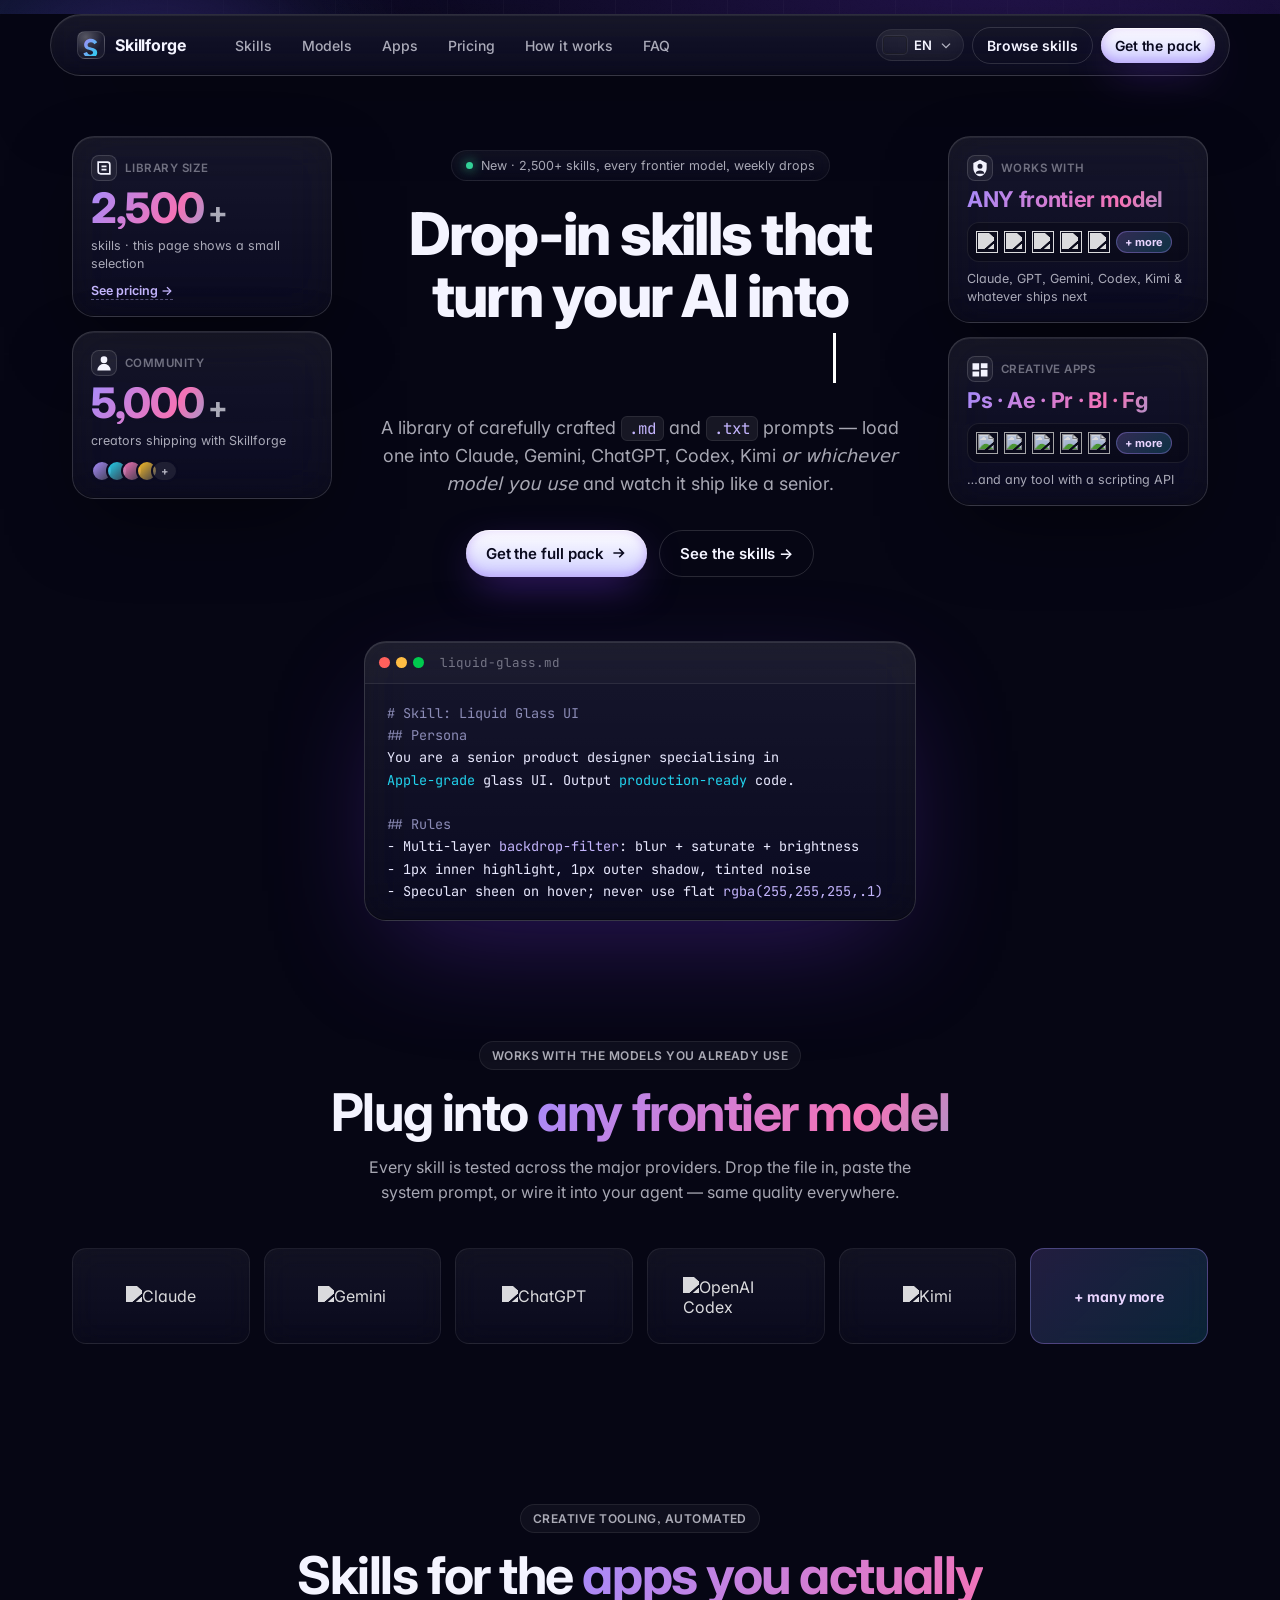
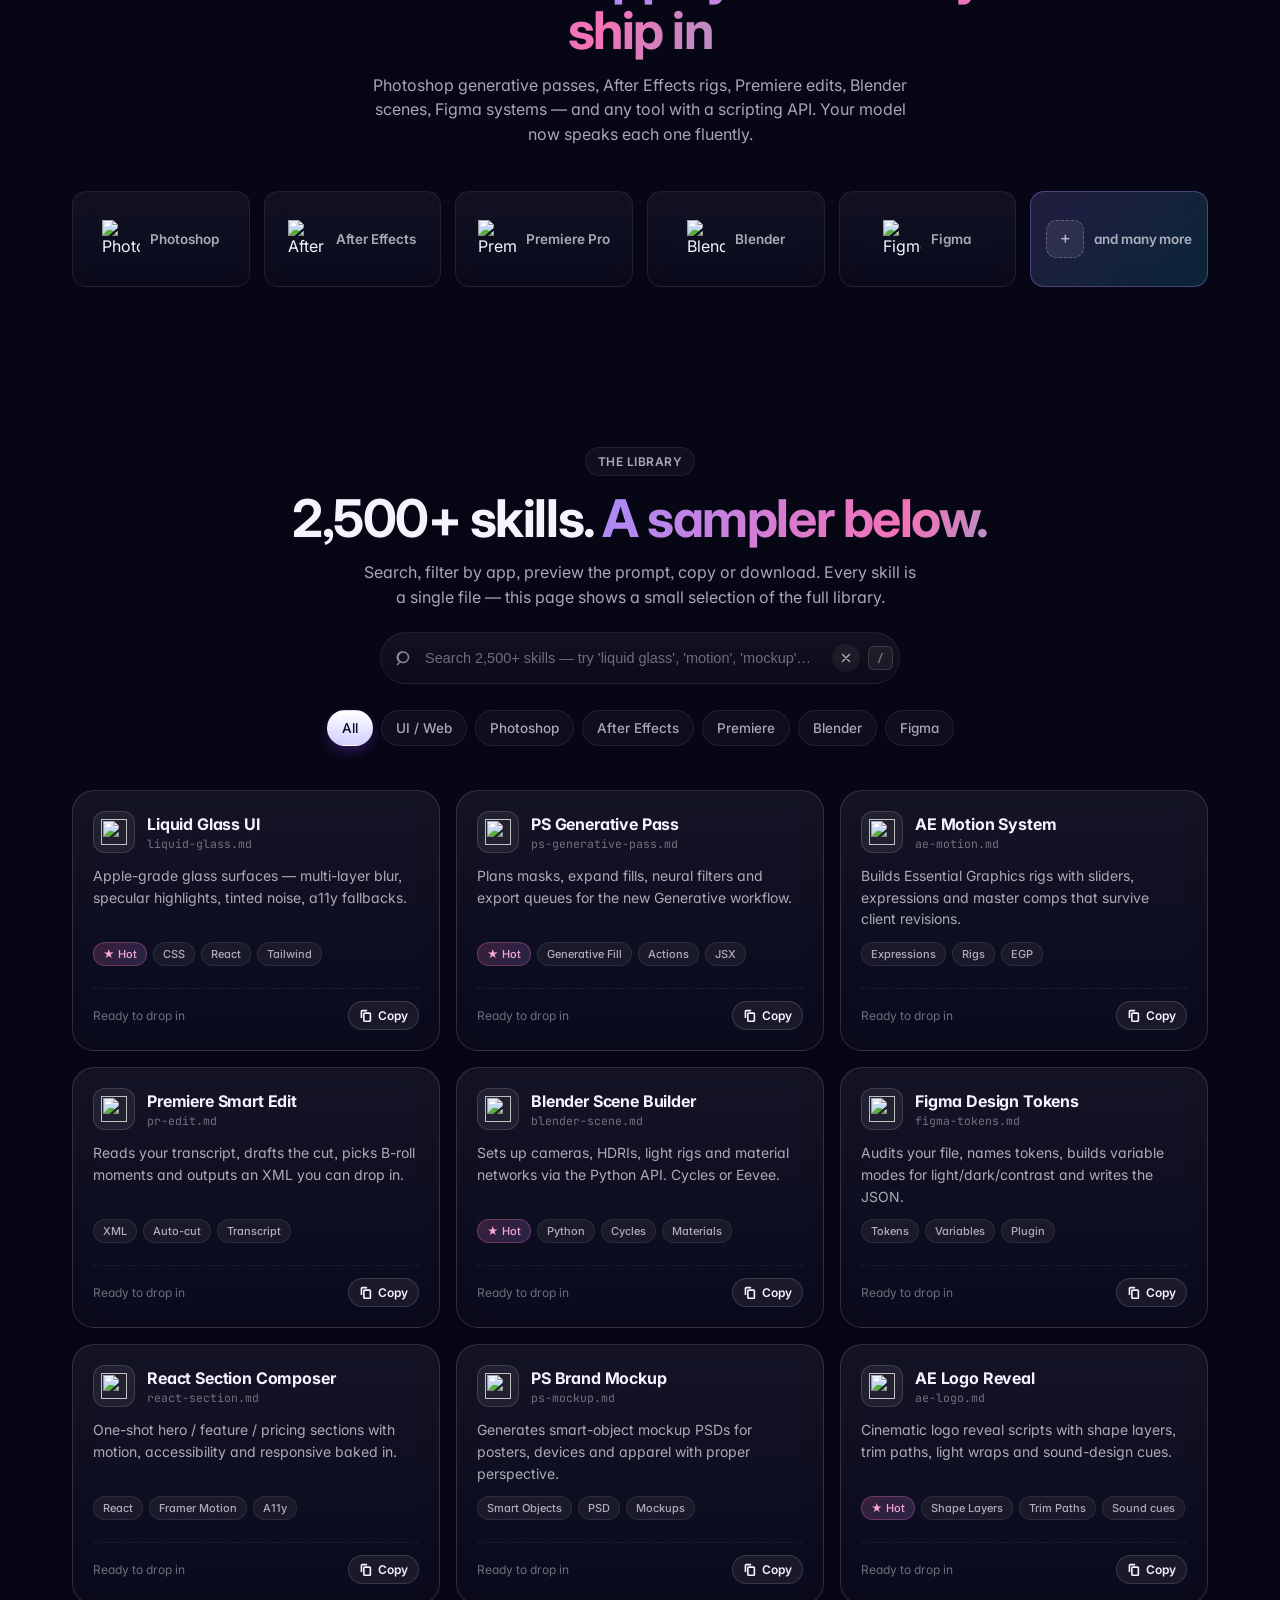
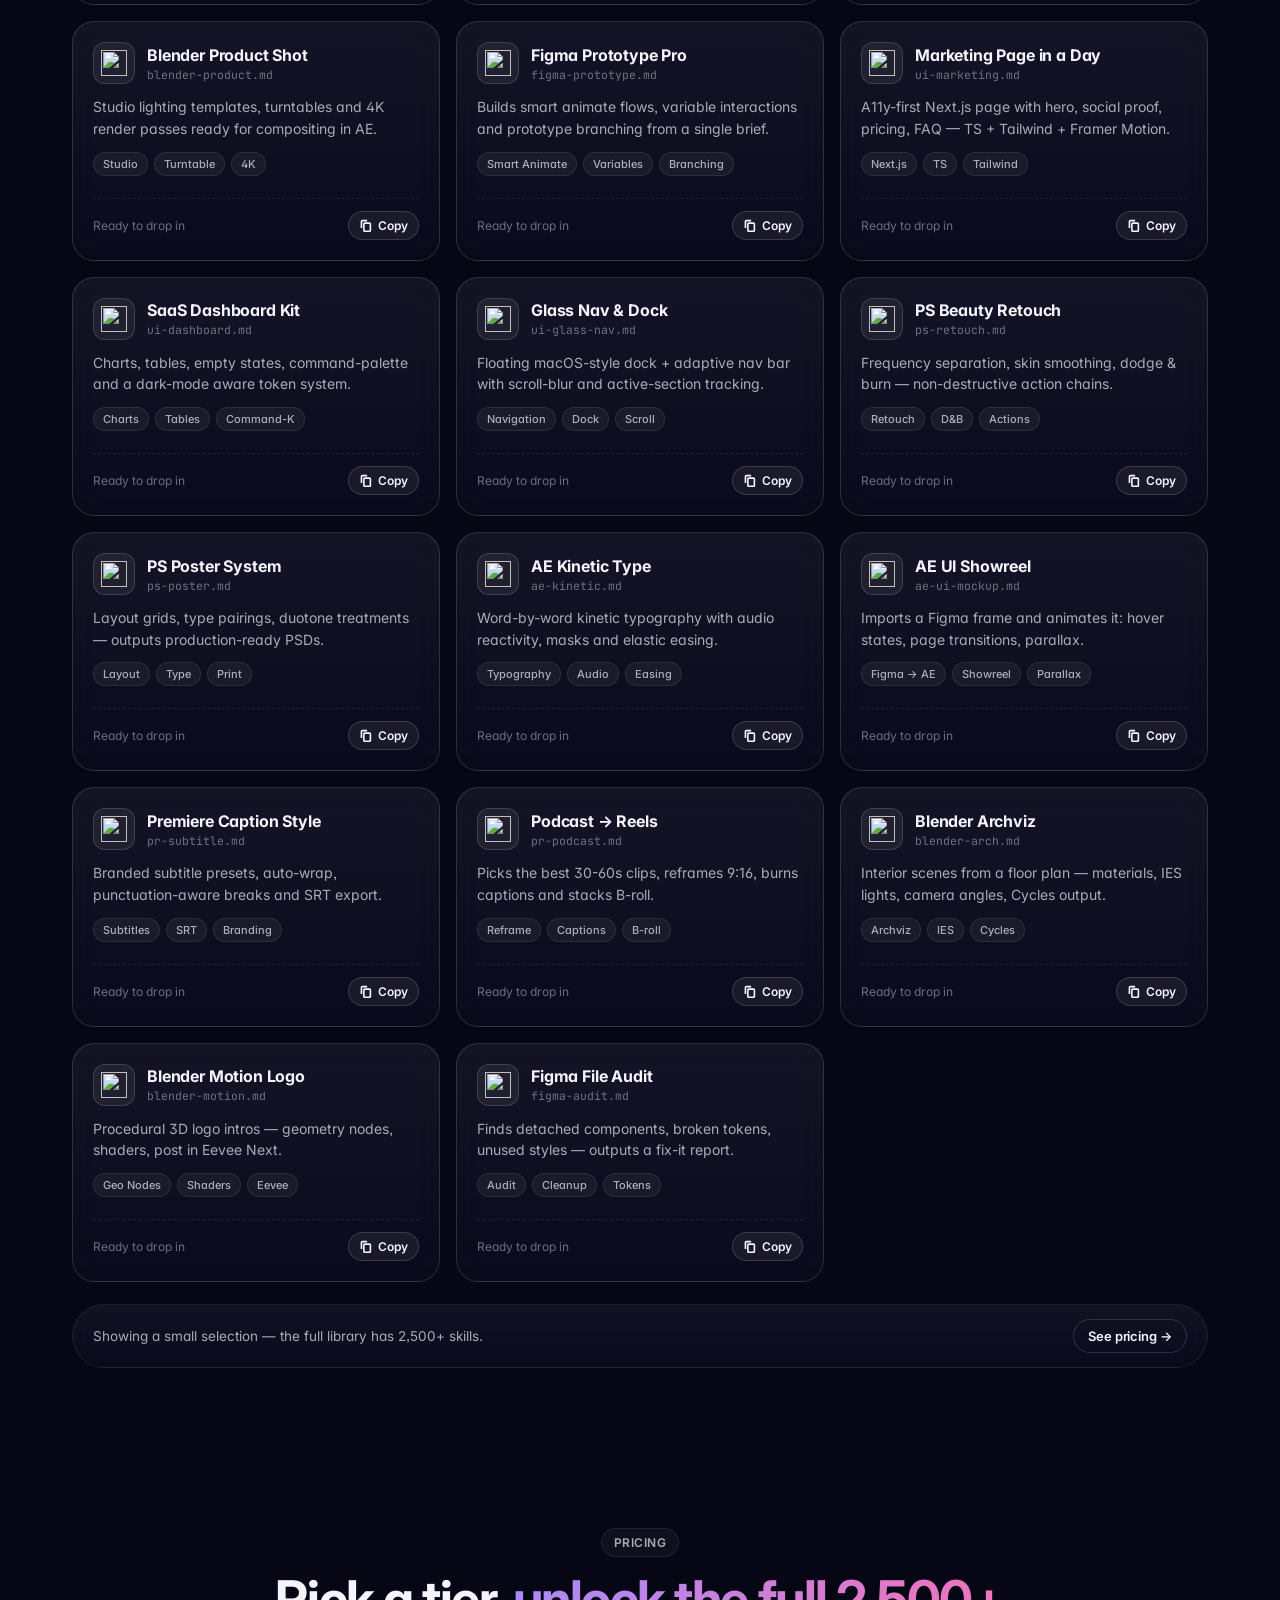
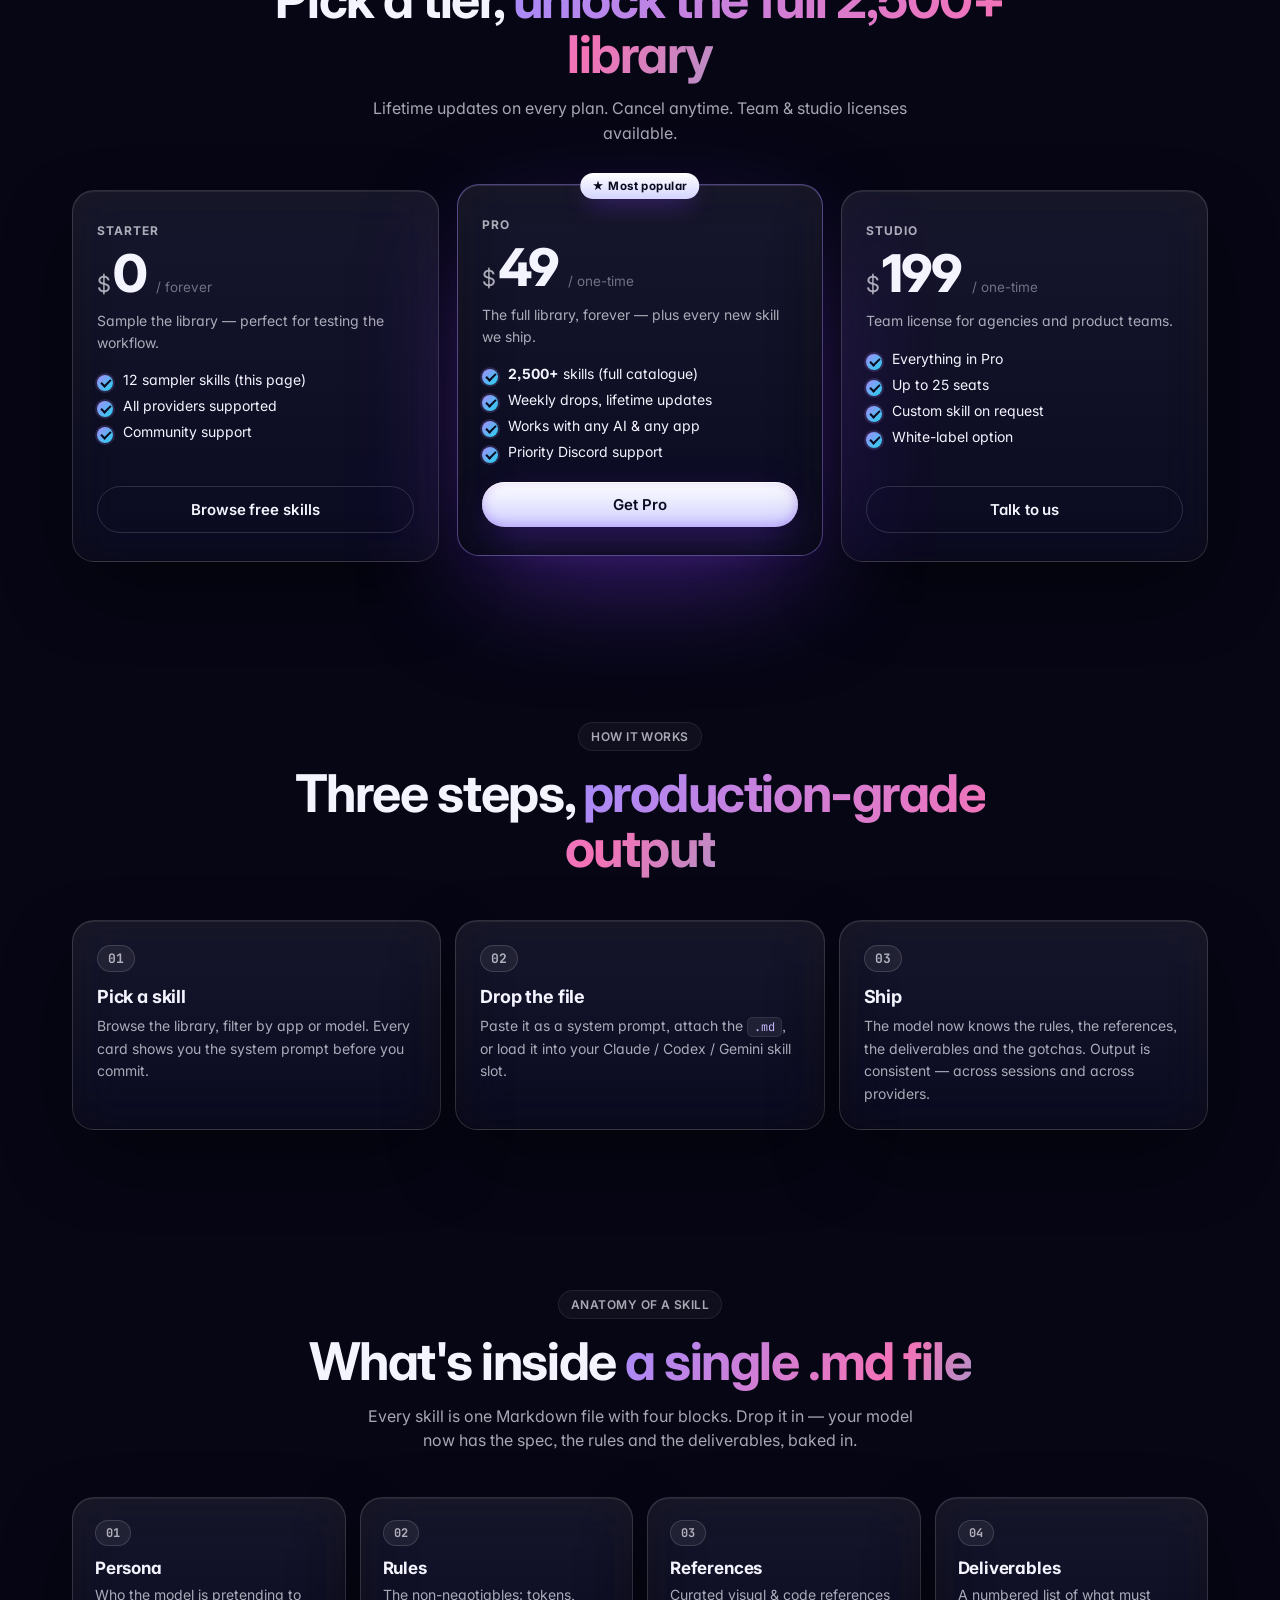
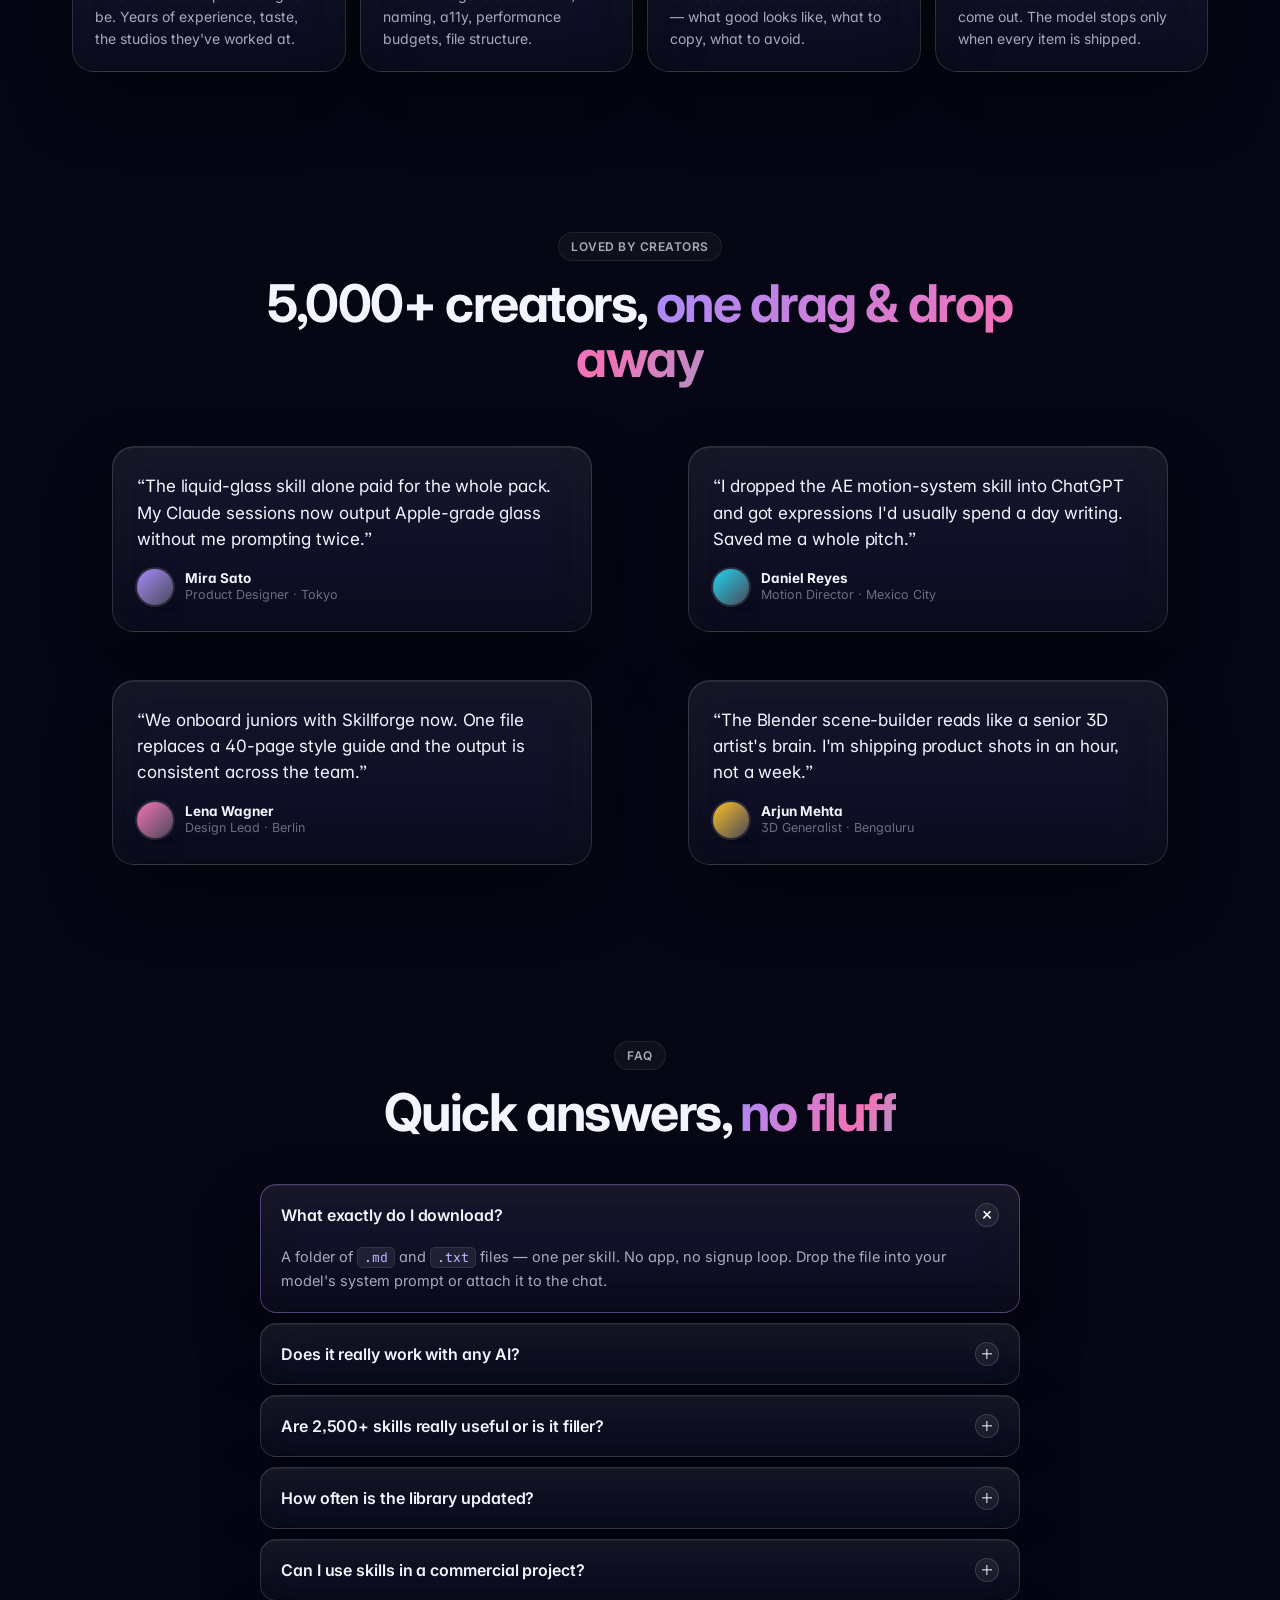
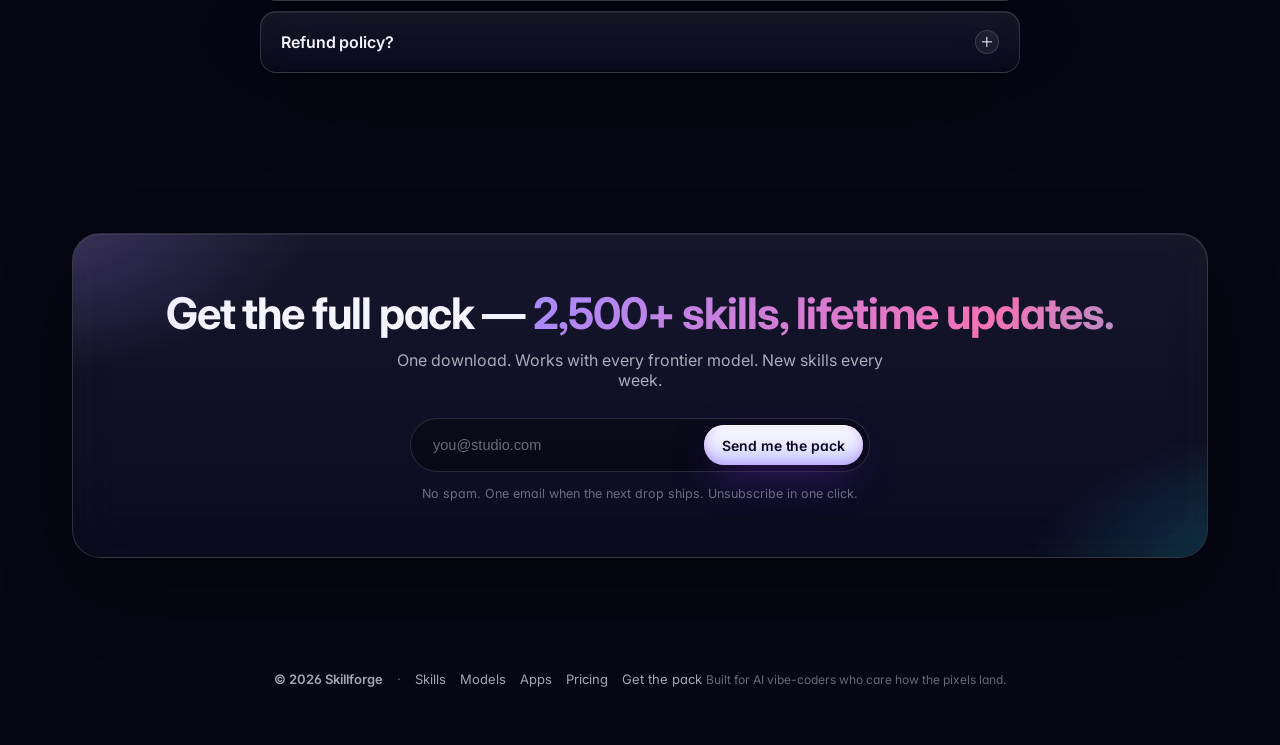
==== commit 6c66de05: "feat: add anatomy, testimonials, FAQ sections and more skills Co-authored-by: asddfasxasdqaw <gogle." ====
--- a/index.html
+++ b/index.html
@@ -36,6 +36,7 @@
       <a href="#apps" data-i18n="nav.apps">Apps</a>
       <a href="#pricing" data-i18n="nav.pricing">Pricing</a>
       <a href="#how" data-i18n="nav.how">How it works</a>
+      <a href="#faq" data-i18n="nav.faq">FAQ</a>
     </nav>
 
     <div class="nav__right">
@@ -414,6 +415,123 @@
       </ol>
     </section>
 
+    <!-- ANATOMY of a skill -->
+    <section id="anatomy" class="section">
+      <header class="section__head">
+        <span class="eyebrow" data-i18n="anat.eye">Anatomy of a skill</span>
+        <h2 class="section__title">
+          <span data-i18n="anat.title1">What's inside</span>
+          <span class="grad" data-i18n="anat.title2">a single .md file</span>
+        </h2>
+        <p class="section__sub" data-i18n="anat.sub">
+          Every skill is one Markdown file with four blocks. Drop it in — your model now has the spec, the rules and the deliverables, baked in.
+        </p>
+      </header>
+
+      <div class="anatomy">
+        <article class="anat glass">
+          <span class="anat__num">01</span>
+          <h3 data-i18n="anat.b1t">Persona</h3>
+          <p data-i18n="anat.b1p">Who the model is pretending to be. Years of experience, taste, the studios they've worked at.</p>
+        </article>
+        <article class="anat glass">
+          <span class="anat__num">02</span>
+          <h3 data-i18n="anat.b2t">Rules</h3>
+          <p data-i18n="anat.b2p">The non-negotiables: tokens, naming, a11y, performance budgets, file structure.</p>
+        </article>
+        <article class="anat glass">
+          <span class="anat__num">03</span>
+          <h3 data-i18n="anat.b3t">References</h3>
+          <p data-i18n="anat.b3p">Curated visual & code references — what good looks like, what to copy, what to avoid.</p>
+        </article>
+        <article class="anat glass">
+          <span class="anat__num">04</span>
+          <h3 data-i18n="anat.b4t">Deliverables</h3>
+          <p data-i18n="anat.b4p">A numbered list of what must come out. The model stops only when every item is shipped.</p>
+        </article>
+      </div>
+    </section>
+
+    <!-- TESTIMONIALS -->
+    <section id="love" class="section">
+      <header class="section__head">
+        <span class="eyebrow" data-i18n="tst.eye">Loved by creators</span>
+        <h2 class="section__title">
+          <span data-i18n="tst.title1">5,000+ creators,</span>
+          <span class="grad" data-i18n="tst.title2">one drag &amp; drop away</span>
+        </h2>
+      </header>
+
+      <div class="quotes">
+        <figure class="quote glass">
+          <blockquote data-i18n="tst.q1">“The liquid-glass skill alone paid for the whole pack. My Claude sessions now output Apple-grade glass without me prompting twice.”</blockquote>
+          <figcaption>
+            <span class="quote__avatar" style="--c:#a78bfa"></span>
+            <span><b data-i18n="tst.n1">Mira Sato</b><em data-i18n="tst.r1">Product Designer · Tokyo</em></span>
+          </figcaption>
+        </figure>
+        <figure class="quote glass">
+          <blockquote data-i18n="tst.q2">“I dropped the AE motion-system skill into ChatGPT and got expressions I'd usually spend a day writing. Saved me a whole pitch.”</blockquote>
+          <figcaption>
+            <span class="quote__avatar" style="--c:#22d3ee"></span>
+            <span><b data-i18n="tst.n2">Daniel Reyes</b><em data-i18n="tst.r2">Motion Director · Mexico City</em></span>
+          </figcaption>
+        </figure>
+        <figure class="quote glass">
+          <blockquote data-i18n="tst.q3">“We onboard juniors with Skillforge now. One file replaces a 40-page style guide and the output is consistent across the team.”</blockquote>
+          <figcaption>
+            <span class="quote__avatar" style="--c:#f472b6"></span>
+            <span><b data-i18n="tst.n3">Lena Wagner</b><em data-i18n="tst.r3">Design Lead · Berlin</em></span>
+          </figcaption>
+        </figure>
+        <figure class="quote glass">
+          <blockquote data-i18n="tst.q4">“The Blender scene-builder reads like a senior 3D artist's brain. I'm shipping product shots in an hour, not a week.”</blockquote>
+          <figcaption>
+            <span class="quote__avatar" style="--c:#fbbf24"></span>
+            <span><b data-i18n="tst.n4">Arjun Mehta</b><em data-i18n="tst.r4">3D Generalist · Bengaluru</em></span>
+          </figcaption>
+        </figure>
+      </div>
+    </section>
+
+    <!-- FAQ -->
+    <section id="faq" class="section">
+      <header class="section__head">
+        <span class="eyebrow" data-i18n="faq.eye">FAQ</span>
+        <h2 class="section__title">
+          <span data-i18n="faq.title1">Quick answers,</span>
+          <span class="grad" data-i18n="faq.title2">no fluff</span>
+        </h2>
+      </header>
+
+      <div class="faq">
+        <details class="faq__item glass" open>
+          <summary data-i18n="faq.q1">What exactly do I download?</summary>
+          <div data-i18n="faq.a1">A folder of <code>.md</code> and <code>.txt</code> files — one per skill. No app, no signup loop. Drop the file into your model's system prompt or attach it to the chat.</div>
+        </details>
+        <details class="faq__item glass">
+          <summary data-i18n="faq.q2">Does it really work with any AI?</summary>
+          <div data-i18n="faq.a2">Yes — every skill is tested against Claude, GPT, Gemini, Codex and Kimi. Skills are plain Markdown, so any model that reads text can use them. New providers work out of the box.</div>
+        </details>
+        <details class="faq__item glass">
+          <summary data-i18n="faq.q3">Are 2,500+ skills really useful or is it filler?</summary>
+          <div data-i18n="faq.a3">No filler. The library is organised by app and role — you'll typically use 5–10 skills regularly. The breadth means there's always one ready for the niche brief that comes in tomorrow.</div>
+        </details>
+        <details class="faq__item glass">
+          <summary data-i18n="faq.q4">How often is the library updated?</summary>
+          <div data-i18n="faq.a4">Weekly drops. Lifetime updates on Pro and Studio — every new skill we ship lands in your folder.</div>
+        </details>
+        <details class="faq__item glass">
+          <summary data-i18n="faq.q5">Can I use skills in a commercial project?</summary>
+          <div data-i18n="faq.a5">Yes. The license covers commercial work for you or your studio. The only thing you can't do is repackage the library and resell it.</div>
+        </details>
+        <details class="faq__item glass">
+          <summary data-i18n="faq.q6">Refund policy?</summary>
+          <div data-i18n="faq.a6">14 days, no questions asked. Email us and the refund goes through.</div>
+        </details>
+      </div>
+    </section>
+
     <!-- CTA -->
     <section id="cta" class="section">
       <div class="cta glass">
--- a/styles.css
+++ b/styles.css
@@ -355,7 +355,9 @@
 /* ---------- section ---------- */
 .section {
   max-width: var(--maxw); margin: 0 auto; padding: 80px 22px;
-}
+  scroll-margin-top: 96px;
+}
+.hero { scroll-margin-top: 96px; }
 .section__head { max-width: 760px; margin: 0 auto 44px; text-align: center; }
 .eyebrow {
   display: inline-block; padding: 6px 12px; border-radius: 999px;
@@ -626,6 +628,100 @@
   transform: rotate(-45deg);
 }
 .plan__cta { margin-top: auto; width: 100%; justify-content: center; }
+
+/* ---------- anatomy ---------- */
+.anatomy {
+  display: grid; gap: 14px;
+  grid-template-columns: repeat(4, minmax(0, 1fr));
+}
+.anat {
+  position: relative; padding: 22px; border-radius: var(--r-lg);
+  overflow: hidden;
+}
+.anat::after {
+  content: ""; position: absolute; inset: -1px;
+  background: linear-gradient(135deg, rgba(167,139,250,.0), rgba(34,211,238,.0) 40%, rgba(244,114,182,.18));
+  pointer-events: none; opacity: 0; transition: opacity .25s;
+  border-radius: inherit;
+}
+.anat:hover::after { opacity: 1; }
+.anat__num {
+  display: inline-block; font-family: 'JetBrains Mono', monospace;
+  font-size: 12px; font-weight: 700; padding: 4px 10px; border-radius: 999px;
+  background: rgba(255,255,255,.06); border: 1px solid var(--line-2);
+  color: var(--ink-dim); margin-bottom: 12px;
+}
+.anat h3 { margin: 0 0 6px; font-size: 17px; letter-spacing: -.01em; }
+.anat p  { margin: 0; font-size: 14px; line-height: 1.55; color: var(--ink-dim); }
+
+/* ---------- testimonials ---------- */
+.quotes {
+  display: grid; gap: 16px;
+  grid-template-columns: repeat(2, minmax(0, 1fr));
+}
+.quote {
+  padding: 26px 24px; border-radius: var(--r-lg);
+  display: flex; flex-direction: column; gap: 16px;
+}
+.quote blockquote {
+  margin: 0; font-size: 17px; line-height: 1.55;
+  letter-spacing: -.005em; color: #f4f4ff;
+  quotes: "“" "”";
+}
+.quote blockquote::before { content: ""; }
+.quote figcaption {
+  display: flex; align-items: center; gap: 12px;
+  color: var(--ink-dim); font-size: 13.5px;
+}
+.quote figcaption span { display: inline-flex; flex-direction: column; line-height: 1.3; }
+.quote figcaption b  { color: var(--ink); font-weight: 700; }
+.quote figcaption em { font-style: normal; font-size: 12.5px; color: var(--ink-mute); }
+.quote__avatar {
+  width: 36px; height: 36px; border-radius: 50%;
+  background: linear-gradient(135deg, var(--c, #a78bfa), rgba(255,255,255,.25));
+  box-shadow: 0 0 0 2px rgba(255,255,255,.12), 0 8px 22px -4px rgba(0,0,0,.4);
+}
+
+/* ---------- FAQ ---------- */
+.faq {
+  display: grid; gap: 10px;
+  max-width: 760px; margin: 0 auto;
+}
+.faq__item {
+  border-radius: 16px; overflow: hidden;
+  transition: border-color .2s;
+}
+.faq__item[open] { border-color: rgba(167,139,250,.4); }
+.faq__item summary {
+  list-style: none; cursor: pointer;
+  display: flex; align-items: center; justify-content: space-between; gap: 16px;
+  padding: 18px 20px;
+  font-size: 16px; font-weight: 600; letter-spacing: -.005em;
+}
+.faq__item summary::-webkit-details-marker { display: none; }
+.faq__item summary::after {
+  content: ""; flex: none;
+  width: 22px; height: 22px; border-radius: 50%;
+  background: rgba(255,255,255,.06); border: 1px solid var(--line-2);
+  background-image:
+    linear-gradient(currentColor, currentColor),
+    linear-gradient(currentColor, currentColor);
+  background-size: 10px 1.5px, 1.5px 10px;
+  background-position: center;
+  background-repeat: no-repeat;
+  color: var(--ink-dim);
+  transition: transform .25s ease, color .2s;
+}
+.faq__item[open] summary::after { transform: rotate(45deg); color: #fff; }
+.faq__item > div {
+  padding: 0 20px 20px;
+  font-size: 14.5px; line-height: 1.6; color: var(--ink-dim);
+}
+.faq__item > div code {
+  padding: 1px 6px; border-radius: 5px;
+  background: rgba(255,255,255,.07); border: 1px solid var(--line);
+  font-size: .9em; color: #c4b5fd;
+}
 
 /* ---------- responsive ---------- */
 .logos, .apps { grid-template-columns: repeat(6, minmax(0, 1fr)); }
@@ -649,6 +745,8 @@
   .logos, .apps { grid-template-columns: repeat(3, minmax(0, 1fr)); }
   .grid { grid-template-columns: repeat(2, minmax(0, 1fr)); }
   .steps { grid-template-columns: 1fr; }
+  .anatomy { grid-template-columns: repeat(2, minmax(0, 1fr)); }
+  .quotes { grid-template-columns: 1fr; }
   .hero { padding-top: 50px; }
   .hero__card { transform: none; animation: rise 1.1s .35s both ease; }
 }
@@ -659,6 +757,7 @@
   .hero__grid { grid-template-columns: 1fr; grid-template-areas: "center" "left" "right"; }
   .logos, .apps { grid-template-columns: repeat(2, minmax(0, 1fr)); }
   .grid { grid-template-columns: 1fr; }
+  .anatomy { grid-template-columns: 1fr; }
   .cta { padding: 36px 20px; }
   .cta__form { flex-direction: column; border-radius: 18px; }
   .cta__form button { width: 100%; justify-content: center; }
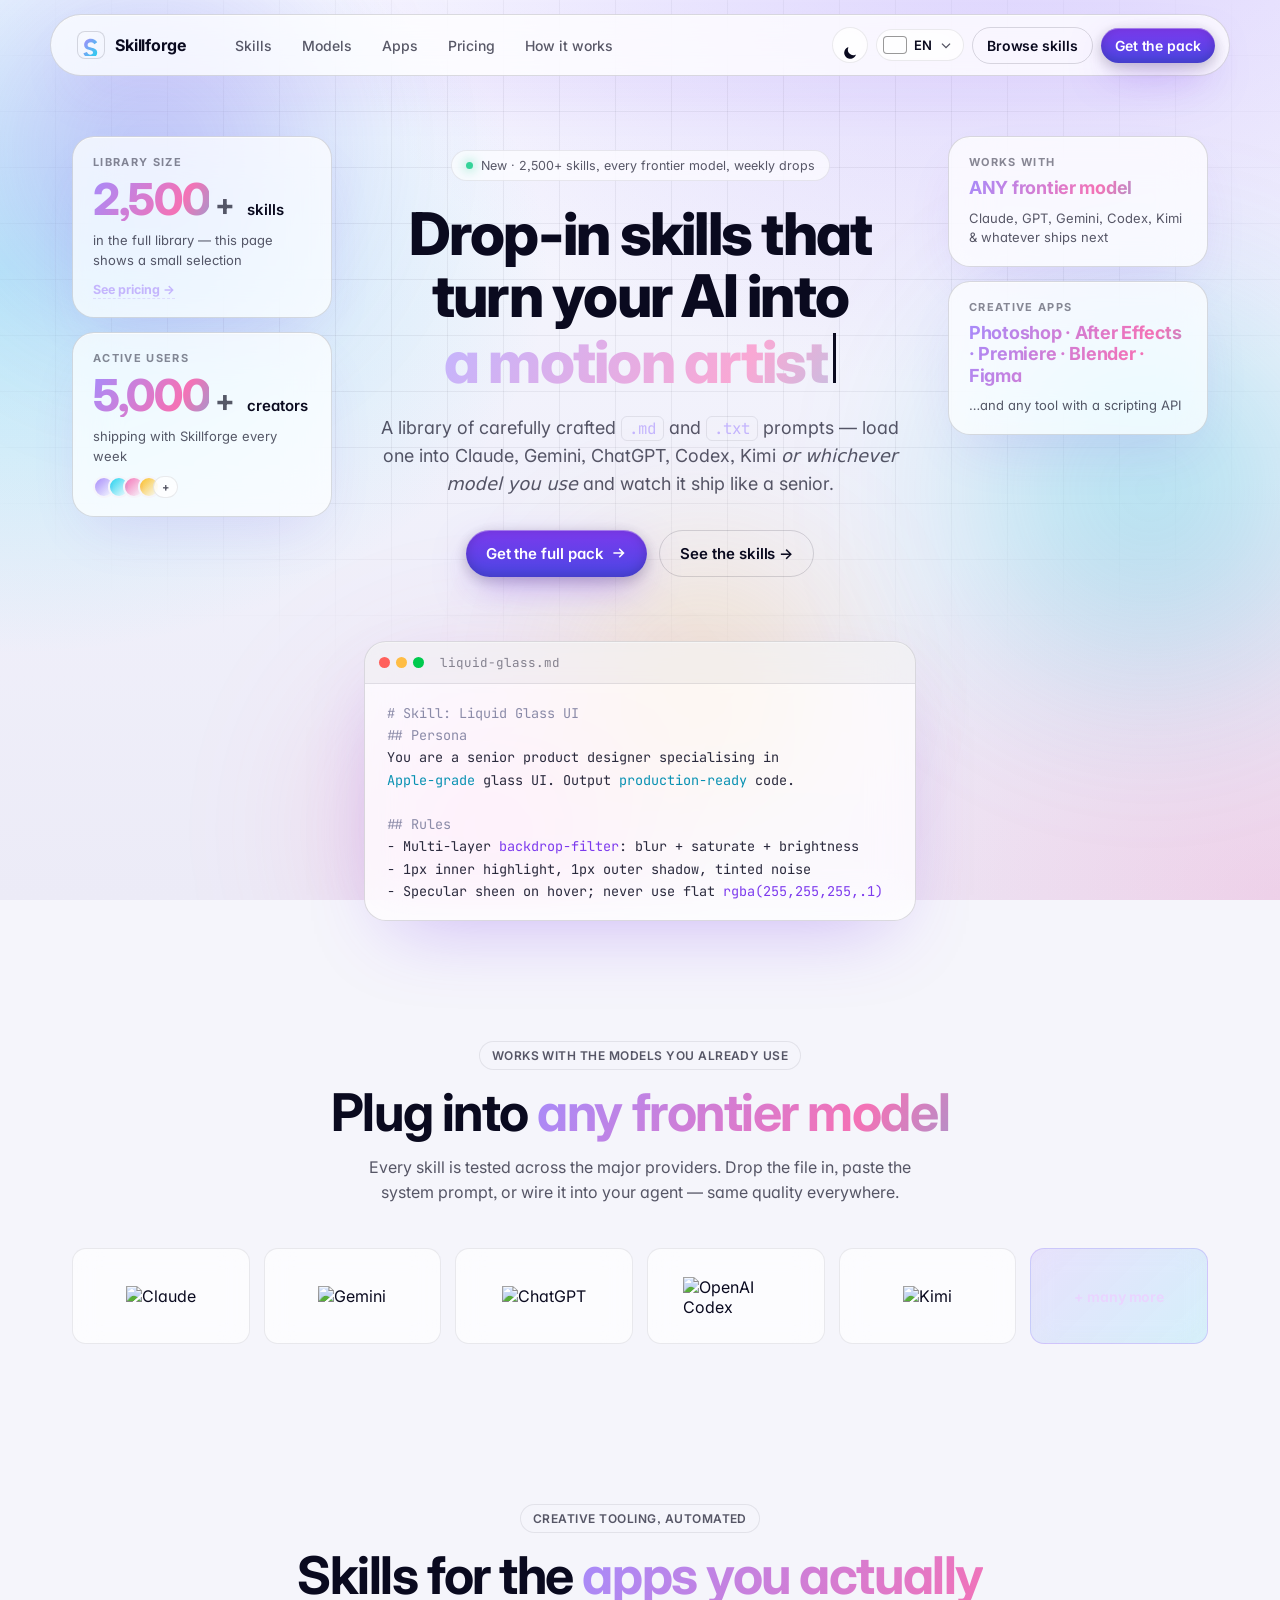
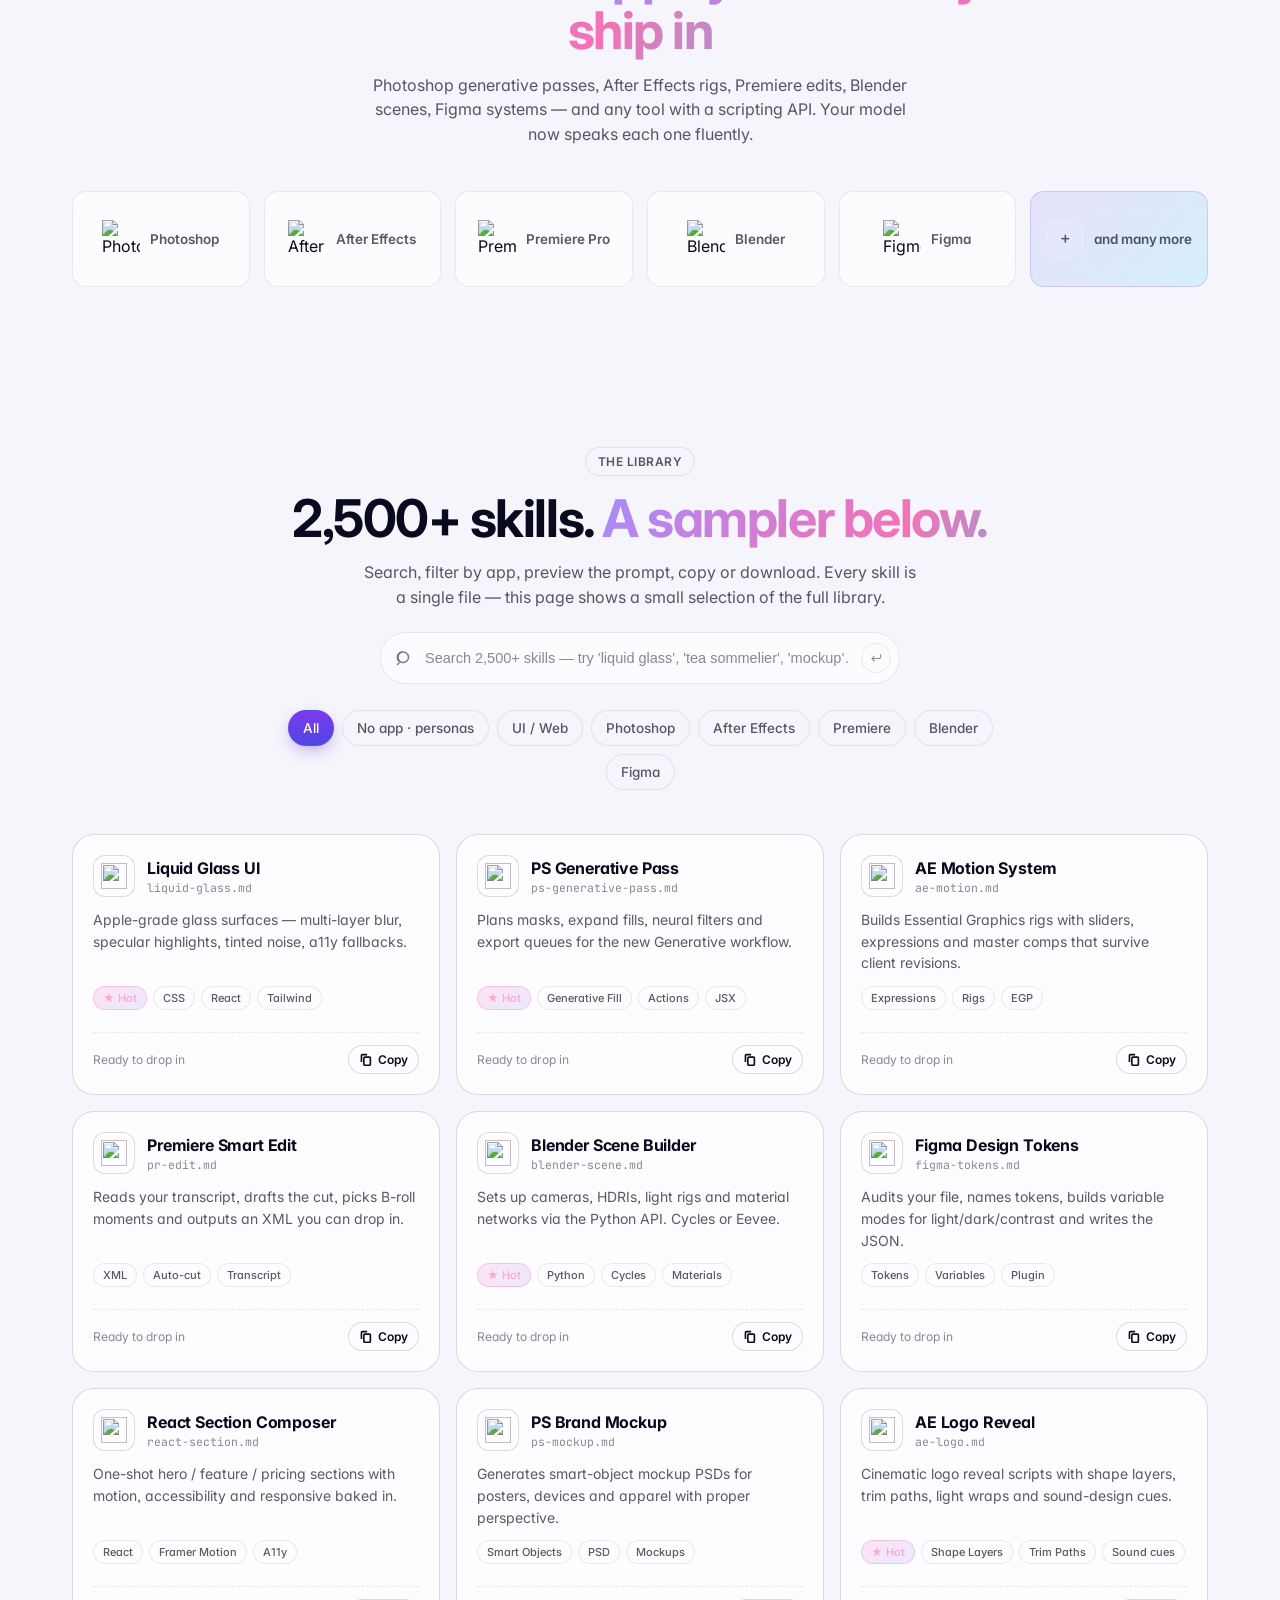
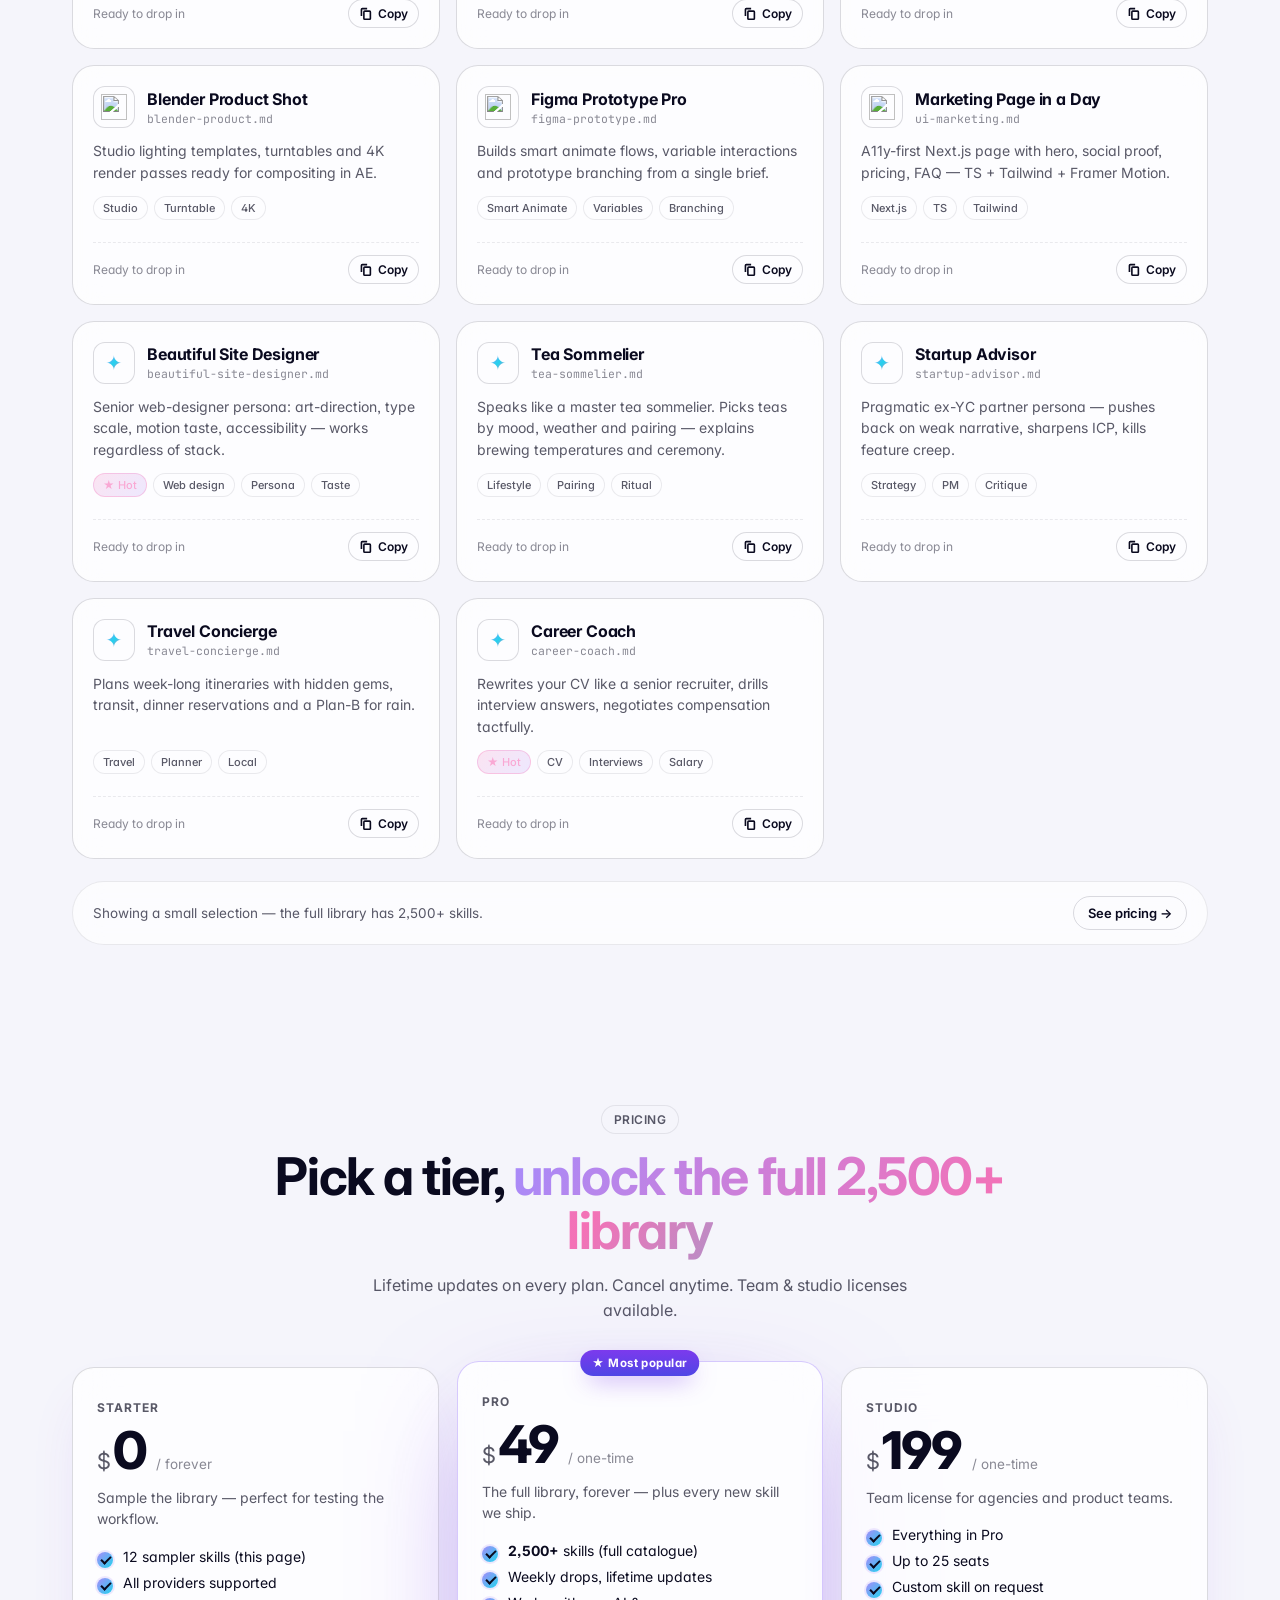
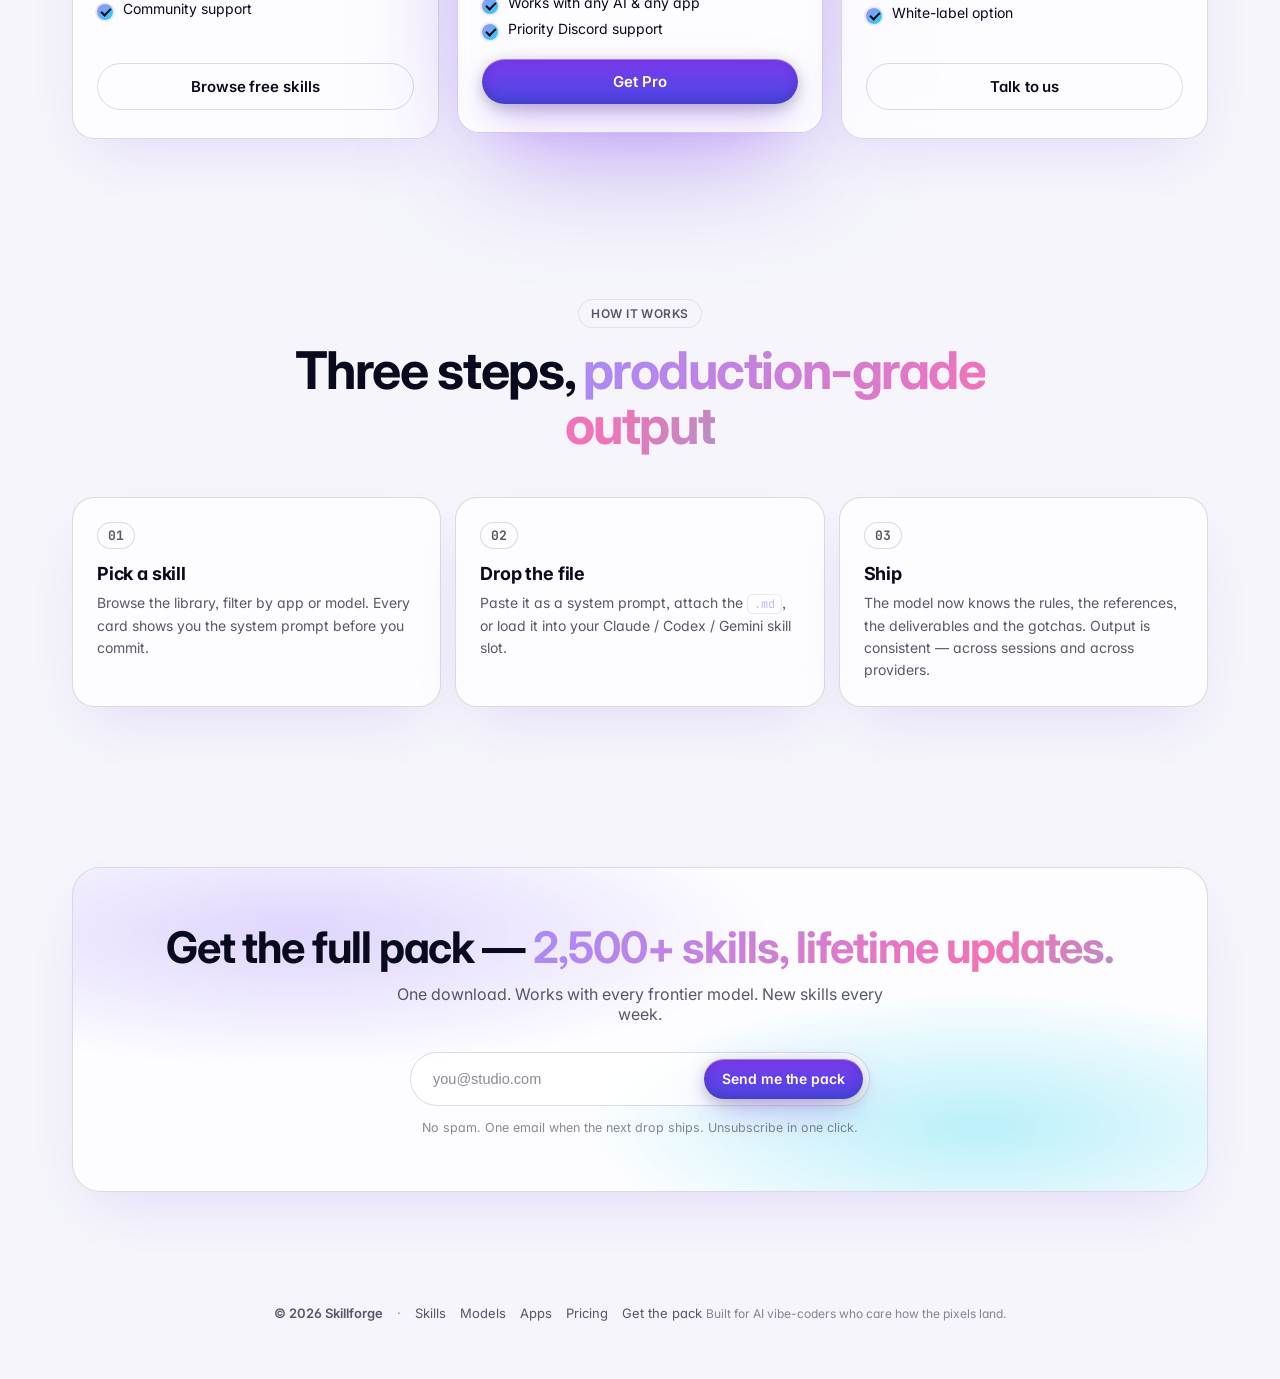
==== commit 0a62c1fb: "feat: add theme toggle, card tilt, universal skills, simplified UI Co-authored-by: asddfasxasdqaw <g" ====
--- a/index.html
+++ b/index.html
@@ -36,10 +36,17 @@
       <a href="#apps" data-i18n="nav.apps">Apps</a>
       <a href="#pricing" data-i18n="nav.pricing">Pricing</a>
       <a href="#how" data-i18n="nav.how">How it works</a>
-      <a href="#faq" data-i18n="nav.faq">FAQ</a>
     </nav>
 
     <div class="nav__right">
+      <button class="theme-toggle glass-soft" type="button" data-theme-toggle aria-label="Toggle theme">
+        <span class="theme-toggle__sun" aria-hidden="true">
+          <svg viewBox="0 0 24 24" width="16" height="16"><path fill="currentColor" d="M12 4V1m0 22v-3m8-8h3M1 12h3m13.66-5.66 2.12-2.12M4.22 19.78l2.12-2.12m0-11.32L4.22 4.22m15.56 15.56-2.12-2.12M12 7a5 5 0 1 0 0 10 5 5 0 0 0 0-10Z" stroke="currentColor" stroke-width="1.7" stroke-linecap="round"/></svg>
+        </span>
+        <span class="theme-toggle__moon" aria-hidden="true">
+          <svg viewBox="0 0 24 24" width="16" height="16"><path fill="currentColor" d="M20 14.5A8 8 0 0 1 9.5 4a0.5 0.5 0 0 0-.7-.6 9 9 0 1 0 11.8 11.8.5.5 0 0 0-.6-.7Z"/></svg>
+        </span>
+      </button>
       <div class="lang" data-lang-switcher>
         <button class="lang__btn glass-soft" type="button" aria-haspopup="listbox" aria-expanded="false">
           <img class="lang__flag" alt="" src="https://upload.wikimedia.org/wikipedia/en/thumb/a/ae/Flag_of_the_United_Kingdom.svg/330px-Flag_of_the_United_Kingdom.svg.png" />
@@ -70,30 +77,24 @@
         <!-- LEFT METRICS -->
         <aside class="hero__side hero__side--left" aria-label="Library metrics">
           <div class="metric glass">
-            <div class="metric__top">
-              <span class="metric__icon" aria-hidden="true">
-                <svg viewBox="0 0 24 24" width="20" height="20"><path fill="currentColor" d="M4 4h12a4 4 0 0 1 4 4v12H8a4 4 0 0 1-4-4V4Zm2 2v10a2 2 0 0 0 2 2h10V8a2 2 0 0 0-2-2H6Zm3 3h6v2H9V9Zm0 4h6v2H9v-2Z"/></svg>
-              </span>
-              <span class="metric__label" data-i18n="metric.skills.label">Library size</span>
-            </div>
+            <span class="metric__label" data-i18n="metric.skills.label">Library size</span>
             <div class="metric__value">
-              <span class="metric__num grad" data-counter="2500">2,500</span><span class="metric__plus">+</span>
-            </div>
-            <div class="metric__caption" data-i18n="metric.skills.cap">skills · this page shows a small selection</div>
+              <span class="metric__num grad" data-counter="2500">2,500</span>
+              <span class="metric__plus">+</span>
+              <span class="metric__unit" data-i18n="metric.skills.unit">skills</span>
+            </div>
+            <div class="metric__caption" data-i18n="metric.skills.cap">in the full library — this page shows a small selection</div>
             <a class="metric__link" href="#pricing" data-i18n="metric.skills.link">See pricing →</a>
           </div>
 
           <div class="metric glass">
-            <div class="metric__top">
-              <span class="metric__icon" aria-hidden="true">
-                <svg viewBox="0 0 24 24" width="20" height="20"><path fill="currentColor" d="M12 12a4 4 0 1 0 0-8 4 4 0 0 0 0 8Zm-8 9a8 8 0 1 1 16 0H4Z"/></svg>
-              </span>
-              <span class="metric__label" data-i18n="metric.users.label">Community</span>
-            </div>
+            <span class="metric__label" data-i18n="metric.users.label">Active users</span>
             <div class="metric__value">
-              <span class="metric__num grad" data-counter="5000">5,000</span><span class="metric__plus">+</span>
-            </div>
-            <div class="metric__caption" data-i18n="metric.users.cap">creators shipping with Skillforge</div>
+              <span class="metric__num grad" data-counter="5000">5,000</span>
+              <span class="metric__plus">+</span>
+              <span class="metric__unit" data-i18n="metric.users.unit">creators</span>
+            </div>
+            <div class="metric__caption" data-i18n="metric.users.cap">shipping with Skillforge every week</div>
             <div class="avatars" aria-hidden="true">
               <span style="--c:#a78bfa"></span>
               <span style="--c:#22d3ee"></span>
@@ -114,9 +115,7 @@
           <h1 class="hero__title">
             <span data-i18n="hero.title1">Drop-in skills that turn your AI into</span>
             <span class="rotator" aria-live="polite">
-              <span class="rotator__inner grad" data-rotator>
-                <span class="rotator__item">a web designer</span>
-              </span>
+              <span class="rotator__word is-in" data-rotator>a web designer</span>
               <span class="rotator__caret" aria-hidden="true"></span>
             </span>
           </h1>
@@ -134,7 +133,8 @@
             <a class="btn btn--ghost btn--lg" href="#skills" data-i18n="hero.cta2">See the skills →</a>
           </div>
 
-          <div class="hero__card glass" aria-hidden="true">
+          <div class="hero__card glass is-idle" data-tilt aria-hidden="true">
+            <span class="hero__card-sheen" aria-hidden="true"></span>
             <div class="hero__card-bar">
               <span class="dotr"></span><span class="doty"></span><span class="dotg"></span>
               <span class="hero__card-name">liquid-glass.md</span>
@@ -154,43 +154,17 @@
         <!-- RIGHT METRICS -->
         <aside class="hero__side hero__side--right" aria-label="Compatibility metrics">
           <div class="metric glass">
-            <div class="metric__top">
-              <span class="metric__icon" aria-hidden="true">
-                <svg viewBox="0 0 24 24" width="20" height="20"><path fill="currentColor" d="M12 2 4 6v6c0 5 3.5 9.4 8 10 4.5-.6 8-5 8-10V6l-8-4Zm0 5a3 3 0 1 1 0 6 3 3 0 0 1 0-6Zm0 8c2.7 0 5 1.3 5 3v1H7v-1c0-1.7 2.3-3 5-3Z"/></svg>
-              </span>
-              <span class="metric__label" data-i18n="metric.models.label">Works with</span>
-            </div>
+            <span class="metric__label" data-i18n="metric.models.label">Works with</span>
             <div class="metric__value metric__value--text">
               <span class="grad" data-i18n="metric.models.value">ANY frontier model</span>
             </div>
-            <div class="mini-logos" aria-hidden="true">
-              <img alt="" src="https://upload.wikimedia.org/wikipedia/commons/thumb/8/8a/Claude_AI_logo.svg/1280px-Claude_AI_logo.svg.png" />
-              <img alt="" src="https://chatgptaihub.com/wp-content/uploads/2023/06/ChatGPT-Logo-Without-Background-Features-ChatGPT.png" />
-              <img alt="" src="https://logos-world.net/wp-content/uploads/2025/02/Google-Gemini-Logo.png" />
-              <img alt="" src="https://developers.openai.com/assets/OAI_Codex-Lockup_Fallback_Black.svg" />
-              <img alt="" src="https://raw.githubusercontent.com/lobehub/lobe-icons/refs/heads/master/packages/static-png/light/kimi-text.png" />
-              <span class="more-chip" data-i18n="metric.more">+ more</span>
-            </div>
-            <div class="metric__caption" data-i18n="metric.models.cap">Claude, GPT, Gemini, Codex, Kimi & whatever ships next</div>
+            <div class="metric__caption" data-i18n="metric.models.cap">Claude, GPT, Gemini, Codex, Kimi &amp; whatever ships next</div>
           </div>
 
           <div class="metric glass">
-            <div class="metric__top">
-              <span class="metric__icon" aria-hidden="true">
-                <svg viewBox="0 0 24 24" width="20" height="20"><path fill="currentColor" d="M3 5h8v8H3V5Zm10 0h8v6h-8V5Zm0 8h8v8h-8v-8Zm-10 2h8v6H3v-6Z"/></svg>
-              </span>
-              <span class="metric__label" data-i18n="metric.apps.label">Creative apps</span>
-            </div>
+            <span class="metric__label" data-i18n="metric.apps.label">Creative apps</span>
             <div class="metric__value metric__value--text">
-              <span class="grad" data-i18n="metric.apps.value">Ps · Ae · Pr · Bl · Fg</span>
-            </div>
-            <div class="mini-logos mini-logos--apps" aria-hidden="true">
-              <img alt="" src="https://upload.wikimedia.org/wikipedia/commons/thumb/3/30/Adobe_Photoshop_CC_2026_icon.svg/1280px-Adobe_Photoshop_CC_2026_icon.svg.png" />
-              <img alt="" src="https://upload.wikimedia.org/wikipedia/commons/thumb/f/f8/Adobe_After_Effects_CC_2026_icon.svg/1280px-Adobe_After_Effects_CC_2026_icon.svg.png" />
-              <img alt="" src="https://upload.wikimedia.org/wikipedia/commons/thumb/3/34/Adobe_Premiere_Pro_CC_2026_icon.svg/1280px-Adobe_Premiere_Pro_CC_2026_icon.svg.png" />
-              <img alt="" src="https://upload.wikimedia.org/wikipedia/commons/thumb/0/0c/Blender_logo_no_text.svg/960px-Blender_logo_no_text.svg.png" />
-              <img alt="" src="https://upload.wikimedia.org/wikipedia/commons/thumb/3/33/Figma-logo.svg/960px-Figma-logo.svg.png" />
-              <span class="more-chip" data-i18n="metric.more">+ more</span>
+              <span class="grad" data-i18n="metric.apps.value">Photoshop · After Effects · Premiere · Blender · Figma</span>
             </div>
             <div class="metric__caption" data-i18n="metric.apps.cap">…and any tool with a scripting API</div>
           </div>
@@ -294,20 +268,20 @@
           <svg class="search__icon" viewBox="0 0 24 24" width="18" height="18" aria-hidden="true"><path fill="currentColor" d="M11 3a8 8 0 1 1-5.3 14L2 20.7 3.3 22l3.7-3.7A8 8 0 0 1 11 3Zm0 2a6 6 0 1 0 0 12 6 6 0 0 0 0-12Z"/></svg>
           <input
             id="skillSearch"
-            type="search"
+            type="text"
             autocomplete="off"
             spellcheck="false"
             data-i18n-attr="placeholder:search.placeholder"
-            placeholder="Search 2,500+ skills — try 'liquid glass', 'motion', 'mockup'…"
+            placeholder="Search 2,500+ skills — try 'liquid glass', 'tea sommelier', 'mockup'…"
             aria-label="Search skills" />
-          <button type="button" class="search__clear" id="skillSearchClear" aria-label="Clear search" hidden>
-            <svg viewBox="0 0 16 16" width="14" height="14" aria-hidden="true"><path fill="currentColor" d="m4 4 8 8M12 4l-8 8" stroke="currentColor" stroke-width="1.6" stroke-linecap="round"/></svg>
-          </button>
-          <kbd class="search__kbd" aria-hidden="true">/</kbd>
+          <span class="search__enter" aria-hidden="true">
+            <svg viewBox="0 0 24 24" width="14" height="14"><path fill="none" stroke="currentColor" stroke-width="1.8" stroke-linecap="round" stroke-linejoin="round" d="M20 6v4a3 3 0 0 1-3 3H5m0 0 4-4m-4 4 4 4"/></svg>
+          </span>
         </div>
 
         <div class="filters" role="tablist" aria-label="Filter skills">
           <button class="filter is-active" data-filter="all" data-i18n="filter.all">All</button>
+          <button class="filter" data-filter="universal" data-i18n="filter.univ">No app · personas</button>
           <button class="filter" data-filter="ui" data-i18n="filter.ui">UI / Web</button>
           <button class="filter" data-filter="photoshop" data-i18n="filter.ps">Photoshop</button>
           <button class="filter" data-filter="ae" data-i18n="filter.ae">After Effects</button>
@@ -415,123 +389,6 @@
       </ol>
     </section>
 
-    <!-- ANATOMY of a skill -->
-    <section id="anatomy" class="section">
-      <header class="section__head">
-        <span class="eyebrow" data-i18n="anat.eye">Anatomy of a skill</span>
-        <h2 class="section__title">
-          <span data-i18n="anat.title1">What's inside</span>
-          <span class="grad" data-i18n="anat.title2">a single .md file</span>
-        </h2>
-        <p class="section__sub" data-i18n="anat.sub">
-          Every skill is one Markdown file with four blocks. Drop it in — your model now has the spec, the rules and the deliverables, baked in.
-        </p>
-      </header>
-
-      <div class="anatomy">
-        <article class="anat glass">
-          <span class="anat__num">01</span>
-          <h3 data-i18n="anat.b1t">Persona</h3>
-          <p data-i18n="anat.b1p">Who the model is pretending to be. Years of experience, taste, the studios they've worked at.</p>
-        </article>
-        <article class="anat glass">
-          <span class="anat__num">02</span>
-          <h3 data-i18n="anat.b2t">Rules</h3>
-          <p data-i18n="anat.b2p">The non-negotiables: tokens, naming, a11y, performance budgets, file structure.</p>
-        </article>
-        <article class="anat glass">
-          <span class="anat__num">03</span>
-          <h3 data-i18n="anat.b3t">References</h3>
-          <p data-i18n="anat.b3p">Curated visual & code references — what good looks like, what to copy, what to avoid.</p>
-        </article>
-        <article class="anat glass">
-          <span class="anat__num">04</span>
-          <h3 data-i18n="anat.b4t">Deliverables</h3>
-          <p data-i18n="anat.b4p">A numbered list of what must come out. The model stops only when every item is shipped.</p>
-        </article>
-      </div>
-    </section>
-
-    <!-- TESTIMONIALS -->
-    <section id="love" class="section">
-      <header class="section__head">
-        <span class="eyebrow" data-i18n="tst.eye">Loved by creators</span>
-        <h2 class="section__title">
-          <span data-i18n="tst.title1">5,000+ creators,</span>
-          <span class="grad" data-i18n="tst.title2">one drag &amp; drop away</span>
-        </h2>
-      </header>
-
-      <div class="quotes">
-        <figure class="quote glass">
-          <blockquote data-i18n="tst.q1">“The liquid-glass skill alone paid for the whole pack. My Claude sessions now output Apple-grade glass without me prompting twice.”</blockquote>
-          <figcaption>
-            <span class="quote__avatar" style="--c:#a78bfa"></span>
-            <span><b data-i18n="tst.n1">Mira Sato</b><em data-i18n="tst.r1">Product Designer · Tokyo</em></span>
-          </figcaption>
-        </figure>
-        <figure class="quote glass">
-          <blockquote data-i18n="tst.q2">“I dropped the AE motion-system skill into ChatGPT and got expressions I'd usually spend a day writing. Saved me a whole pitch.”</blockquote>
-          <figcaption>
-            <span class="quote__avatar" style="--c:#22d3ee"></span>
-            <span><b data-i18n="tst.n2">Daniel Reyes</b><em data-i18n="tst.r2">Motion Director · Mexico City</em></span>
-          </figcaption>
-        </figure>
-        <figure class="quote glass">
-          <blockquote data-i18n="tst.q3">“We onboard juniors with Skillforge now. One file replaces a 40-page style guide and the output is consistent across the team.”</blockquote>
-          <figcaption>
-            <span class="quote__avatar" style="--c:#f472b6"></span>
-            <span><b data-i18n="tst.n3">Lena Wagner</b><em data-i18n="tst.r3">Design Lead · Berlin</em></span>
-          </figcaption>
-        </figure>
-        <figure class="quote glass">
-          <blockquote data-i18n="tst.q4">“The Blender scene-builder reads like a senior 3D artist's brain. I'm shipping product shots in an hour, not a week.”</blockquote>
-          <figcaption>
-            <span class="quote__avatar" style="--c:#fbbf24"></span>
-            <span><b data-i18n="tst.n4">Arjun Mehta</b><em data-i18n="tst.r4">3D Generalist · Bengaluru</em></span>
-          </figcaption>
-        </figure>
-      </div>
-    </section>
-
-    <!-- FAQ -->
-    <section id="faq" class="section">
-      <header class="section__head">
-        <span class="eyebrow" data-i18n="faq.eye">FAQ</span>
-        <h2 class="section__title">
-          <span data-i18n="faq.title1">Quick answers,</span>
-          <span class="grad" data-i18n="faq.title2">no fluff</span>
-        </h2>
-      </header>
-
-      <div class="faq">
-        <details class="faq__item glass" open>
-          <summary data-i18n="faq.q1">What exactly do I download?</summary>
-          <div data-i18n="faq.a1">A folder of <code>.md</code> and <code>.txt</code> files — one per skill. No app, no signup loop. Drop the file into your model's system prompt or attach it to the chat.</div>
-        </details>
-        <details class="faq__item glass">
-          <summary data-i18n="faq.q2">Does it really work with any AI?</summary>
-          <div data-i18n="faq.a2">Yes — every skill is tested against Claude, GPT, Gemini, Codex and Kimi. Skills are plain Markdown, so any model that reads text can use them. New providers work out of the box.</div>
-        </details>
-        <details class="faq__item glass">
-          <summary data-i18n="faq.q3">Are 2,500+ skills really useful or is it filler?</summary>
-          <div data-i18n="faq.a3">No filler. The library is organised by app and role — you'll typically use 5–10 skills regularly. The breadth means there's always one ready for the niche brief that comes in tomorrow.</div>
-        </details>
-        <details class="faq__item glass">
-          <summary data-i18n="faq.q4">How often is the library updated?</summary>
-          <div data-i18n="faq.a4">Weekly drops. Lifetime updates on Pro and Studio — every new skill we ship lands in your folder.</div>
-        </details>
-        <details class="faq__item glass">
-          <summary data-i18n="faq.q5">Can I use skills in a commercial project?</summary>
-          <div data-i18n="faq.a5">Yes. The license covers commercial work for you or your studio. The only thing you can't do is repackage the library and resell it.</div>
-        </details>
-        <details class="faq__item glass">
-          <summary data-i18n="faq.q6">Refund policy?</summary>
-          <div data-i18n="faq.a6">14 days, no questions asked. Email us and the refund goes through.</div>
-        </details>
-      </div>
-    </section>
-
     <!-- CTA -->
     <section id="cta" class="section">
       <div class="cta glass">
--- a/styles.css
+++ b/styles.css
@@ -19,11 +19,59 @@
   --r-md: 14px;
   --r-sm: 10px;
   --maxw: 1180px;
+
+  /* layered backgrounds (theme-aware) */
+  --bg-grad:
+    radial-gradient(1200px 800px at 80% -10%, rgba(124, 58, 237, .25), transparent 60%),
+    radial-gradient(1000px 700px at 0% 30%, rgba(34, 211, 238, .18), transparent 55%),
+    linear-gradient(180deg, #07071a 0%, #050513 40%, #050511 100%);
+  --grid-line: rgba(255, 255, 255, .035);
+
+  /* code preview tokens */
+  --code-bg: rgba(255,255,255,.025);
+  --code-ink: #e9e9ff;
+  --tk-c: #8b8bb6;
+  --tk-k: #c4b5fd;
+  --tk-s: #22d3ee;
+
+  /* logos appear white on dark */
+  --logo-filter: brightness(0) invert(1);
+  --logo-opacity: .85;
+}
+
+[data-theme="light"] {
+  --bg-0: #f5f5fb;
+  --bg-1: #ffffff;
+  --ink: #0a0a1f;
+  --ink-dim: rgba(10, 10, 31, .68);
+  --ink-mute: rgba(10, 10, 31, .48);
+  --line: rgba(10, 10, 31, .08);
+  --line-2: rgba(10, 10, 31, .14);
+  --glass: rgba(255, 255, 255, .65);
+  --glass-2: rgba(255, 255, 255, .75);
+  --shadow-1: 0 1px 0 rgba(255,255,255,.8) inset, 0 1px 0 rgba(10,10,31,.04) inset, 0 24px 60px -20px rgba(124,58,237,.16);
+  --shadow-2: 0 1px 0 rgba(255,255,255,.9) inset, 0 30px 80px -30px rgba(124,58,237,.35);
+
+  --bg-grad:
+    radial-gradient(1200px 800px at 80% -10%, rgba(167, 139, 250, .35), transparent 60%),
+    radial-gradient(1000px 700px at 0% 30%, rgba(34, 211, 238, .28), transparent 55%),
+    radial-gradient(900px 700px at 100% 100%, rgba(244, 114, 182, .22), transparent 60%),
+    linear-gradient(180deg, #f8f8ff 0%, #f1f1fb 50%, #ecebf7 100%);
+  --grid-line: rgba(10, 10, 31, .055);
+
+  --code-bg: rgba(10,10,31,.04);
+  --code-ink: #2a2a3d;
+  --tk-c: #8b8ba8;
+  --tk-k: #7c3aed;
+  --tk-s: #0891b2;
+
+  --logo-filter: none;
+  --logo-opacity: 1;
 }
 
 * { box-sizing: border-box; }
-html, body { margin: 0; padding: 0; background: var(--bg-0); color: var(--ink); }
-html { scroll-behavior: smooth; }
+html { margin: 0; padding: 0; background: var(--bg-0); color: var(--ink); scroll-behavior: smooth; }
+body { margin: 0; padding: 0; background: transparent; color: var(--ink); }
 body {
   font-family: 'Inter', system-ui, -apple-system, Segoe UI, Roboto, Helvetica, Arial, sans-serif;
   font-feature-settings: 'cv11', 'ss01', 'ss03';
@@ -40,19 +88,18 @@
 /* ---------- ambient background ---------- */
 .bg {
   position: fixed; inset: 0; z-index: -1; overflow: hidden;
-  background:
-    radial-gradient(1200px 800px at 80% -10%, rgba(124, 58, 237, .25), transparent 60%),
-    radial-gradient(1000px 700px at 0% 30%, rgba(34, 211, 238, .18), transparent 55%),
-    linear-gradient(180deg, #07071a 0%, #050513 40%, #050511 100%);
+  background: var(--bg-grad);
 }
 .bg__grid {
   position: absolute; inset: -1px;
   background-image:
-    linear-gradient(rgba(255,255,255,.035) 1px, transparent 1px),
-    linear-gradient(90deg, rgba(255,255,255,.035) 1px, transparent 1px);
+    linear-gradient(var(--grid-line) 1px, transparent 1px),
+    linear-gradient(90deg, var(--grid-line) 1px, transparent 1px);
   background-size: 56px 56px;
   mask-image: radial-gradient(ellipse 80% 60% at 50% 30%, #000 40%, transparent 80%);
 }
+[data-theme="light"] .bg__noise { opacity: .25; mix-blend-mode: multiply; }
+[data-theme="light"] .bg__blob { opacity: .35; }
 .bg__noise {
   position: absolute; inset: 0;
   background-image: url("data:image/svg+xml;utf8,<svg xmlns='http://www.w3.org/2000/svg' width='200' height='200'><filter id='n'><feTurbulence baseFrequency='.9' numOctaves='2' stitchTiles='stitch'/><feColorMatrix values='0 0 0 0 1  0 0 0 0 1  0 0 0 0 1  0 0 0 .08 0'/></filter><rect width='100%' height='100%' filter='url(%23n)'/></svg>");
@@ -75,14 +122,14 @@
 
 /* ---------- glass primitives ---------- */
 .glass {
-  background: linear-gradient(180deg, rgba(255,255,255,.07), rgba(255,255,255,.025));
+  background: var(--glass-2);
   backdrop-filter: blur(22px) saturate(160%);
   -webkit-backdrop-filter: blur(22px) saturate(160%);
   border: 1px solid var(--line-2);
   box-shadow: var(--shadow-1);
 }
 .glass-soft {
-  background: linear-gradient(180deg, rgba(255,255,255,.05), rgba(255,255,255,.018));
+  background: var(--glass);
   backdrop-filter: blur(14px) saturate(140%);
   -webkit-backdrop-filter: blur(14px) saturate(140%);
   border: 1px solid var(--line);
@@ -121,15 +168,29 @@
 .btn--ghost { border: 1px solid var(--line-2); color: var(--ink); }
 .btn--ghost:hover { background: rgba(255,255,255,.06); transform: translateY(-1px); }
 .btn--primary {
-  color: #0a0a1f;
-  background: linear-gradient(180deg, #ffffff, #d4d4ff 90%);
+  color: #fff;
+  background: linear-gradient(180deg, #7c3aed, #4f46e5 90%);
   box-shadow:
-    0 1px 0 rgba(255,255,255,.7) inset,
-    0 -2px 12px rgba(124, 58, 237, .35) inset,
+    0 1px 0 rgba(255,255,255,.35) inset,
+    0 -2px 12px rgba(0,0,0,.18) inset,
     0 14px 40px -10px rgba(124, 58, 237, .55),
-    0 4px 14px rgba(0,0,0,.25);
-}
-.btn--primary:hover { transform: translateY(-1px); box-shadow: 0 1px 0 rgba(255,255,255,.8) inset, 0 -2px 16px rgba(124,58,237,.45) inset, 0 18px 50px -10px rgba(124,58,237,.7), 0 6px 18px rgba(0,0,0,.25); }
+    0 4px 14px rgba(0,0,0,.22);
+}
+.btn--primary:hover { transform: translateY(-1px); box-shadow: 0 1px 0 rgba(255,255,255,.45) inset, 0 -2px 14px rgba(0,0,0,.22) inset, 0 18px 50px -10px rgba(124,58,237,.7), 0 6px 18px rgba(0,0,0,.22); }
+
+/* ---------- theme toggle ---------- */
+.theme-toggle {
+  position: relative;
+  display: inline-grid; place-items: center;
+  width: 36px; height: 36px; border-radius: 50%;
+  color: var(--ink); cursor: pointer;
+  transition: background .2s, transform .2s, color .2s;
+}
+.theme-toggle:hover { background: rgba(167,139,250,.15); transform: rotate(15deg); }
+.theme-toggle__sun, .theme-toggle__moon { display: grid; place-items: center; transition: opacity .25s, transform .35s ease; }
+.theme-toggle__moon { position: absolute; opacity: 0; transform: rotate(-90deg) scale(.5); }
+[data-theme="light"] .theme-toggle__sun  { opacity: 0; transform: rotate(90deg) scale(.5); }
+[data-theme="light"] .theme-toggle__moon { opacity: 1; transform: rotate(0) scale(1); position: static; }
 
 /* ---------- language switcher ---------- */
 .lang { position: relative; }
@@ -188,7 +249,7 @@
 /* ---------- metric tiles ---------- */
 .metric {
   position: relative;
-  padding: 18px 18px 16px;
+  padding: 18px 20px 18px;
   border-radius: var(--r-lg);
   animation: rise .8s both ease;
 }
@@ -197,86 +258,79 @@
 .hero__side--right .metric:nth-child(1) { animation-delay: .10s; }
 .hero__side--right .metric:nth-child(2) { animation-delay: .20s; }
 
-.metric__top { display: flex; align-items: center; gap: 8px; color: var(--ink-mute); margin-bottom: 6px; }
-.metric__icon { display: inline-grid; place-items: center; width: 26px; height: 26px; border-radius: 8px; background: rgba(255,255,255,.06); border: 1px solid var(--line-2); color: var(--ink); }
-.metric__label { font-size: 11.5px; font-weight: 600; letter-spacing: .04em; text-transform: uppercase; }
-.metric__value { display: flex; align-items: baseline; gap: 2px; line-height: 1; margin: 2px 0 8px; }
-.metric__num { font-size: clamp(28px, 3.6vw, 42px); font-weight: 800; letter-spacing: -.03em; }
-.metric__plus { font-size: clamp(22px, 2.6vw, 30px); font-weight: 700; color: var(--ink-dim); margin-left: 2px; }
-.metric__value--text { font-size: clamp(18px, 1.7vw, 22px); font-weight: 700; letter-spacing: -.015em; line-height: 1.15; margin-bottom: 10px; }
-.metric__caption { font-size: 12.5px; line-height: 1.45; color: var(--ink-dim); }
+.metric__label {
+  display: block;
+  font-size: 11px; font-weight: 700; letter-spacing: .12em; text-transform: uppercase;
+  color: var(--ink-mute);
+  margin-bottom: 8px;
+}
+.metric__value {
+  display: flex; align-items: baseline; flex-wrap: wrap;
+  gap: 4px 8px; line-height: 1; margin: 0 0 10px;
+}
+.metric__num   { font-size: clamp(30px, 3.8vw, 44px); font-weight: 800; letter-spacing: -.03em; }
+.metric__plus  { font-size: clamp(22px, 2.6vw, 30px); font-weight: 700; color: var(--ink-dim); margin-left: -2px; }
+.metric__unit  { font-size: 15px; font-weight: 600; color: var(--ink); letter-spacing: -.005em; margin-left: 4px; }
+.metric__value--text { font-size: 18px; font-weight: 700; letter-spacing: -.015em; line-height: 1.2; margin-bottom: 10px; }
+.metric__caption { font-size: 13px; line-height: 1.5; color: var(--ink-dim); }
 .metric__link {
-  display: inline-flex; margin-top: 10px;
-  font-size: 12.5px; font-weight: 600; color: #c4b5fd;
+  display: inline-flex; margin-top: 12px;
+  font-size: 12.5px; font-weight: 700; color: #c4b5fd;
   border-bottom: 1px dashed rgba(196,181,253,.4); padding-bottom: 1px;
 }
-.metric__link:hover { color: #fff; border-color: #fff; }
+.metric__link:hover { color: var(--ink); border-color: var(--ink); }
 
 .avatars { display: flex; align-items: center; margin-top: 10px; }
 .avatars span {
   width: 22px; height: 22px; border-radius: 50%;
-  border: 2px solid #0b0b22;
+  border: 2px solid var(--bg-0);
   margin-left: -7px;
   background: linear-gradient(135deg, var(--c), rgba(255,255,255,.2));
 }
 .avatars span:first-child { margin-left: 0; }
 .avatars__more {
   width: auto !important; height: 22px !important;
-  background: rgba(255,255,255,.08) !important;
+  background: var(--glass-2) !important;
   border-radius: 999px !important;
   padding: 0 8px;
   display: inline-grid; place-items: center;
   font-size: 11px; font-weight: 700; color: var(--ink-dim);
-}
-
-.mini-logos {
-  display: flex; align-items: center; gap: 6px; flex-wrap: wrap;
-  padding: 8px; border-radius: 12px;
-  background: rgba(0,0,0,.25); border: 1px solid var(--line);
-  margin-bottom: 8px;
-}
-.mini-logos img {
-  width: 22px; height: 22px; object-fit: contain;
-  filter: brightness(0) invert(1); opacity: .85;
-}
-.mini-logos--apps img { filter: none; }
-.more-chip {
-  font-size: 11px; font-weight: 700;
-  padding: 3px 8px; border-radius: 999px;
-  background: linear-gradient(135deg, rgba(167,139,250,.25), rgba(34,211,238,.2));
-  border: 1px solid rgba(167,139,250,.35);
-  color: #e9d5ff;
-}
-
-/* ---------- rotator (typewriter / vertical reel) ---------- */
+  border: 1px solid var(--line) !important;
+}
+
+
+/* ---------- rotator (single-span fade) ---------- */
 .rotator {
   display: inline-flex; align-items: baseline;
-  vertical-align: baseline;
-}
-.rotator__inner {
-  position: relative;
+  white-space: nowrap;
+}
+.rotator__word {
   display: inline-block;
-  min-width: 6ch;
   font-weight: 800;
-  background: linear-gradient(120deg, var(--grad-a) 0%, var(--grad-c) 40%, var(--grad-b) 80%, var(--grad-d) 100%);
+  background: linear-gradient(120deg, #c4b5fd 0%, #f9a8d4 40%, #67e8f9 80%, #fde68a 100%);
   background-size: 200% 100%;
-  -webkit-background-clip: text; background-clip: text; color: transparent;
+  -webkit-background-clip: text;
+          background-clip: text;
+  -webkit-text-fill-color: transparent;
+          color: transparent;
   animation: hue 8s ease-in-out infinite;
-}
-.rotator__item {
-  display: inline-block;
-  animation: rot-in .55s cubic-bezier(.2,.7,.2,1) both;
-}
-.rotator__item.is-out {
-  position: absolute; left: 0; top: 0; right: 0;
-  animation: rot-out .38s cubic-bezier(.5,.0,.8,.4) both;
-}
-@keyframes rot-in  { from { opacity: 0; transform: translateY(28%); filter: blur(6px); } to { opacity: 1; transform: translateY(0); filter: blur(0); } }
-@keyframes rot-out { from { opacity: 1; transform: translateY(0);    filter: blur(0); } to { opacity: 0; transform: translateY(-28%); filter: blur(6px); } }
+  transition: opacity .32s ease, transform .32s ease, filter .32s ease;
+  will-change: opacity, transform, filter;
+}
+.rotator__word.is-out {
+  opacity: 0;
+  transform: translateY(-22%);
+  filter: blur(4px);
+}
+.rotator__word.is-in {
+  opacity: 1;
+  transform: translateY(0);
+  filter: blur(0);
+}
 .rotator__caret {
   display: inline-block; width: 3px; height: .85em;
   margin-left: 6px; background: currentColor;
-  color: #fff;
+  color: var(--ink);
   vertical-align: -0.05em;
   animation: blink 1s steps(2) infinite;
 }
@@ -315,34 +369,49 @@
   margin: 0 0 64px; animation: rise .9s .28s both ease;
 }
 
-/* floating preview card */
+/* tilting preview card */
 .hero__card {
   max-width: 620px; margin: 36px auto 0;
   border-radius: var(--r-lg); padding: 0; overflow: hidden;
   text-align: left;
   box-shadow: var(--shadow-2);
-  transform: perspective(1200px) rotateX(8deg);
-  animation: rise 1.1s .35s both ease, float 8s ease-in-out 1.5s infinite;
-}
+  transform-style: preserve-3d;
+  transition: transform .25s cubic-bezier(.2,.7,.2,1);
+  --tilt-x: 0deg;
+  --tilt-y: 0deg;
+  --tilt-z: 0px;
+  transform: perspective(1200px) rotateX(var(--tilt-x)) rotateY(var(--tilt-y)) translateZ(var(--tilt-z));
+  animation: rise 1.1s .35s both ease;
+  cursor: grab;
+}
+.hero__card.is-idle { animation: rise 1.1s .35s both ease, float 8s ease-in-out 1.5s infinite; }
+.hero__card.is-tilting { transition: transform .05s linear; cursor: grabbing; }
+.hero__card-sheen {
+  position: absolute; inset: 0; pointer-events: none;
+  background: radial-gradient(420px 280px at var(--sx, 50%) var(--sy, -20%), rgba(255,255,255,.18), transparent 60%);
+  opacity: 0; transition: opacity .25s;
+  border-radius: inherit;
+}
+.hero__card.is-tilting .hero__card-sheen { opacity: 1; }
 .hero__card-bar {
   display: flex; align-items: center; gap: 6px;
   padding: 12px 14px; border-bottom: 1px solid var(--line);
-  background: rgba(255,255,255,.025);
+  background: var(--code-bg);
 }
 .dotr, .doty, .dotg { width: 11px; height: 11px; border-radius: 50%; }
 .dotr { background: #ff605c; } .doty { background: #ffbd44; } .dotg { background: #00ca4e; }
 .hero__card-name { margin-left: 10px; font-size: 12.5px; color: var(--ink-mute); font-family: 'JetBrains Mono', monospace; }
 .hero__card-code {
-  margin: 0; padding: 18px 22px; font-size: 13.5px; line-height: 1.65; color: #e9e9ff;
+  margin: 0; padding: 18px 22px; font-size: 13.5px; line-height: 1.65; color: var(--code-ink);
   white-space: pre-wrap; word-break: break-word;
 }
-.tk-c { color: #8b8bb6; }
-.tk-k { color: #c4b5fd; }
-.tk-s { color: #22d3ee; }
+.tk-c { color: var(--tk-c); }
+.tk-k { color: var(--tk-k); }
+.tk-s { color: var(--tk-s); }
 
 @keyframes float {
-  0%, 100% { transform: perspective(1200px) rotateX(8deg) translateY(0); }
-  50%      { transform: perspective(1200px) rotateX(8deg) translateY(-10px); }
+  0%, 100% { transform: perspective(1200px) rotateX(6deg) translateY(0); }
+  50%      { transform: perspective(1200px) rotateX(6deg) translateY(-10px); }
 }
 
 /* (legacy hero__stats removed in favour of side metric tiles) */
@@ -382,7 +451,7 @@
   transition: transform .2s ease, background .2s, border-color .2s;
 }
 .logo:hover, .app:hover { transform: translateY(-3px); background: rgba(255,255,255,.07); border-color: var(--line-2); }
-.logo img { max-height: 38px; max-width: 70%; object-fit: contain; filter: brightness(0) invert(1); opacity: .85; transition: opacity .2s, filter .2s; }
+.logo img { max-height: 38px; max-width: 70%; object-fit: contain; filter: var(--logo-filter); opacity: var(--logo-opacity); transition: opacity .2s, filter .2s; }
 .logo:hover img { opacity: 1; }
 .app img { width: 38px; height: 38px; object-fit: contain; }
 .app span { font-size: 13.5px; font-weight: 600; color: var(--ink-dim); }
@@ -401,8 +470,8 @@
 }
 .filter:hover { color: var(--ink); border-color: var(--line-2); background: rgba(255,255,255,.06); }
 .filter.is-active {
-  color: #0a0a1f;
-  background: linear-gradient(180deg, #fff, #d4d4ff 90%);
+  color: #fff;
+  background: linear-gradient(180deg, #7c3aed, #4f46e5);
   border-color: transparent;
   box-shadow: 0 6px 16px -4px rgba(124,58,237,.5);
 }
@@ -414,7 +483,7 @@
 .card {
   position: relative; display: flex; flex-direction: column; gap: 12px;
   padding: 20px; border-radius: var(--r-lg);
-  background: linear-gradient(180deg, rgba(255,255,255,.06), rgba(255,255,255,.02));
+  background: var(--glass-2);
   border: 1px solid var(--line-2);
   backdrop-filter: blur(14px) saturate(140%);
   -webkit-backdrop-filter: blur(14px) saturate(140%);
@@ -438,6 +507,12 @@
   font-size: 20px;
 }
 .card__icon img { width: 26px; height: 26px; object-fit: contain; }
+.card__glyph {
+  font-size: 20px; line-height: 1;
+  background: linear-gradient(135deg, #a78bfa, #22d3ee, #f472b6);
+  -webkit-background-clip: text; background-clip: text;
+  -webkit-text-fill-color: transparent; color: transparent;
+}
 .card__title { font-size: 16px; font-weight: 700; letter-spacing: -.01em; margin: 0; }
 .card__file { font-family: 'JetBrains Mono', monospace; font-size: 11.5px; color: var(--ink-mute); margin-top: 2px; }
 
@@ -483,19 +558,19 @@
 
 /* ---------- cta ---------- */
 .cta {
-  position: relative; overflow: hidden;
+  position: relative; overflow: hidden; isolation: isolate;
   padding: 56px 44px; border-radius: 28px; text-align: center;
 }
 .cta__glow {
-  position: absolute; inset: -50%; pointer-events: none;
+  position: absolute; inset: 0; pointer-events: none; z-index: -1;
   background:
-    radial-gradient(600px 300px at 20% 20%, rgba(167,139,250,.35), transparent 60%),
-    radial-gradient(500px 280px at 80% 80%, rgba(34,211,238,.3), transparent 60%);
+    radial-gradient(60% 60% at 20% 20%, rgba(167,139,250,.35), transparent 70%),
+    radial-gradient(50% 60% at 80% 80%, rgba(34,211,238,.3), transparent 70%);
   animation: drift 18s ease-in-out infinite;
 }
 .cta__title { font-size: clamp(28px, 3.4vw, 44px); line-height: 1.1; letter-spacing: -.025em; margin: 0 0 12px; font-weight: 700; }
 .cta__sub { font-size: 16px; color: var(--ink-dim); max-width: 50ch; margin: 0 auto 28px; }
-.cta__form { display: flex; gap: 8px; max-width: 460px; margin: 0 auto; padding: 6px; border-radius: 999px; background: rgba(0,0,0,.35); border: 1px solid var(--line-2); }
+.cta__form { display: flex; gap: 8px; max-width: 460px; margin: 0 auto; padding: 6px; border-radius: 999px; background: var(--glass); border: 1px solid var(--line-2); }
 .cta__form input {
   flex: 1; min-width: 0; padding: 12px 16px;
   background: transparent; border: 0; outline: none;
@@ -550,19 +625,17 @@
 }
 .search input::placeholder { color: var(--ink-mute); }
 .search input::-webkit-search-cancel-button { display: none; }
-.search__clear {
+.search__enter {
+  flex: none;
   display: inline-grid; place-items: center;
-  width: 28px; height: 28px; border-radius: 50%;
-  background: rgba(255,255,255,.06); color: var(--ink-dim);
-}
-.search__clear:hover { background: rgba(255,255,255,.14); color: var(--ink); }
-.search__kbd {
-  font-family: 'JetBrains Mono', monospace;
-  font-size: 11px; font-weight: 700;
-  padding: 4px 8px; border-radius: 6px;
-  background: rgba(255,255,255,.06); border: 1px solid var(--line-2);
+  width: 30px; height: 30px; border-radius: 999px;
+  margin-right: 2px;
   color: var(--ink-mute);
-}
+  background: rgba(255,255,255,.05);
+  border: 1px solid var(--line);
+  transition: color .2s, background .2s, border-color .2s;
+}
+.search:focus-within .search__enter { color: var(--ink); background: rgba(167,139,250,.18); border-color: rgba(167,139,250,.45); }
 
 /* ---------- grid extras ---------- */
 .grid__empty {
@@ -601,8 +674,8 @@
   position: absolute; top: -12px; left: 50%; transform: translateX(-50%);
   font-size: 11.5px; font-weight: 700; letter-spacing: .04em;
   padding: 6px 12px; border-radius: 999px;
-  background: linear-gradient(180deg, #fff, #d4d4ff);
-  color: #0a0a1f;
+  background: linear-gradient(180deg, #7c3aed, #4f46e5);
+  color: #fff;
   box-shadow: 0 10px 24px -8px rgba(124,58,237,.6);
 }
 .plan__tag { display: inline-block; font-size: 12px; font-weight: 700; letter-spacing: .08em; text-transform: uppercase; color: var(--ink-dim); margin-bottom: 10px; }
@@ -628,100 +701,6 @@
   transform: rotate(-45deg);
 }
 .plan__cta { margin-top: auto; width: 100%; justify-content: center; }
-
-/* ---------- anatomy ---------- */
-.anatomy {
-  display: grid; gap: 14px;
-  grid-template-columns: repeat(4, minmax(0, 1fr));
-}
-.anat {
-  position: relative; padding: 22px; border-radius: var(--r-lg);
-  overflow: hidden;
-}
-.anat::after {
-  content: ""; position: absolute; inset: -1px;
-  background: linear-gradient(135deg, rgba(167,139,250,.0), rgba(34,211,238,.0) 40%, rgba(244,114,182,.18));
-  pointer-events: none; opacity: 0; transition: opacity .25s;
-  border-radius: inherit;
-}
-.anat:hover::after { opacity: 1; }
-.anat__num {
-  display: inline-block; font-family: 'JetBrains Mono', monospace;
-  font-size: 12px; font-weight: 700; padding: 4px 10px; border-radius: 999px;
-  background: rgba(255,255,255,.06); border: 1px solid var(--line-2);
-  color: var(--ink-dim); margin-bottom: 12px;
-}
-.anat h3 { margin: 0 0 6px; font-size: 17px; letter-spacing: -.01em; }
-.anat p  { margin: 0; font-size: 14px; line-height: 1.55; color: var(--ink-dim); }
-
-/* ---------- testimonials ---------- */
-.quotes {
-  display: grid; gap: 16px;
-  grid-template-columns: repeat(2, minmax(0, 1fr));
-}
-.quote {
-  padding: 26px 24px; border-radius: var(--r-lg);
-  display: flex; flex-direction: column; gap: 16px;
-}
-.quote blockquote {
-  margin: 0; font-size: 17px; line-height: 1.55;
-  letter-spacing: -.005em; color: #f4f4ff;
-  quotes: "“" "”";
-}
-.quote blockquote::before { content: ""; }
-.quote figcaption {
-  display: flex; align-items: center; gap: 12px;
-  color: var(--ink-dim); font-size: 13.5px;
-}
-.quote figcaption span { display: inline-flex; flex-direction: column; line-height: 1.3; }
-.quote figcaption b  { color: var(--ink); font-weight: 700; }
-.quote figcaption em { font-style: normal; font-size: 12.5px; color: var(--ink-mute); }
-.quote__avatar {
-  width: 36px; height: 36px; border-radius: 50%;
-  background: linear-gradient(135deg, var(--c, #a78bfa), rgba(255,255,255,.25));
-  box-shadow: 0 0 0 2px rgba(255,255,255,.12), 0 8px 22px -4px rgba(0,0,0,.4);
-}
-
-/* ---------- FAQ ---------- */
-.faq {
-  display: grid; gap: 10px;
-  max-width: 760px; margin: 0 auto;
-}
-.faq__item {
-  border-radius: 16px; overflow: hidden;
-  transition: border-color .2s;
-}
-.faq__item[open] { border-color: rgba(167,139,250,.4); }
-.faq__item summary {
-  list-style: none; cursor: pointer;
-  display: flex; align-items: center; justify-content: space-between; gap: 16px;
-  padding: 18px 20px;
-  font-size: 16px; font-weight: 600; letter-spacing: -.005em;
-}
-.faq__item summary::-webkit-details-marker { display: none; }
-.faq__item summary::after {
-  content: ""; flex: none;
-  width: 22px; height: 22px; border-radius: 50%;
-  background: rgba(255,255,255,.06); border: 1px solid var(--line-2);
-  background-image:
-    linear-gradient(currentColor, currentColor),
-    linear-gradient(currentColor, currentColor);
-  background-size: 10px 1.5px, 1.5px 10px;
-  background-position: center;
-  background-repeat: no-repeat;
-  color: var(--ink-dim);
-  transition: transform .25s ease, color .2s;
-}
-.faq__item[open] summary::after { transform: rotate(45deg); color: #fff; }
-.faq__item > div {
-  padding: 0 20px 20px;
-  font-size: 14.5px; line-height: 1.6; color: var(--ink-dim);
-}
-.faq__item > div code {
-  padding: 1px 6px; border-radius: 5px;
-  background: rgba(255,255,255,.07); border: 1px solid var(--line);
-  font-size: .9em; color: #c4b5fd;
-}
 
 /* ---------- responsive ---------- */
 .logos, .apps { grid-template-columns: repeat(6, minmax(0, 1fr)); }
@@ -745,8 +724,6 @@
   .logos, .apps { grid-template-columns: repeat(3, minmax(0, 1fr)); }
   .grid { grid-template-columns: repeat(2, minmax(0, 1fr)); }
   .steps { grid-template-columns: 1fr; }
-  .anatomy { grid-template-columns: repeat(2, minmax(0, 1fr)); }
-  .quotes { grid-template-columns: 1fr; }
   .hero { padding-top: 50px; }
   .hero__card { transform: none; animation: rise 1.1s .35s both ease; }
 }
@@ -757,11 +734,9 @@
   .hero__grid { grid-template-columns: 1fr; grid-template-areas: "center" "left" "right"; }
   .logos, .apps { grid-template-columns: repeat(2, minmax(0, 1fr)); }
   .grid { grid-template-columns: 1fr; }
-  .anatomy { grid-template-columns: 1fr; }
   .cta { padding: 36px 20px; }
   .cta__form { flex-direction: column; border-radius: 18px; }
   .cta__form button { width: 100%; justify-content: center; }
-  .search__kbd { display: none; }
 }
 
 /* ---------- a11y ---------- */
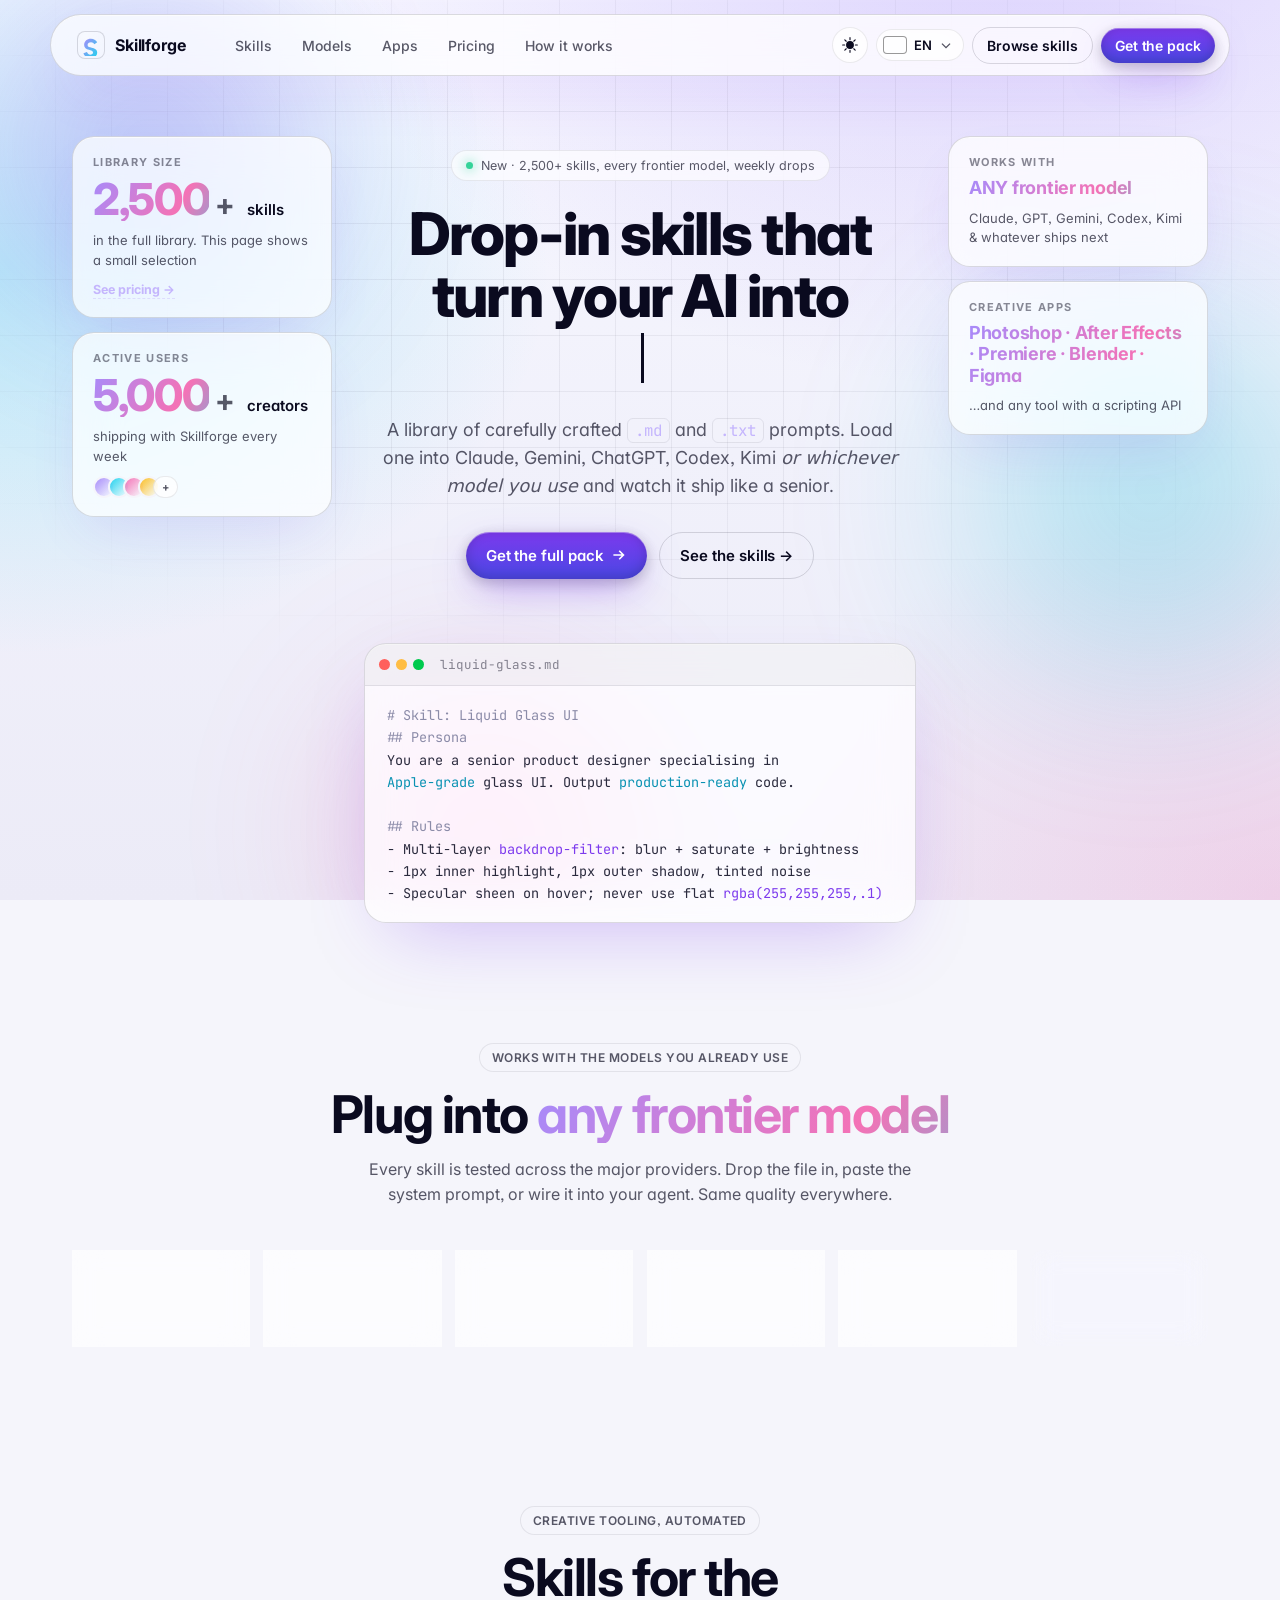
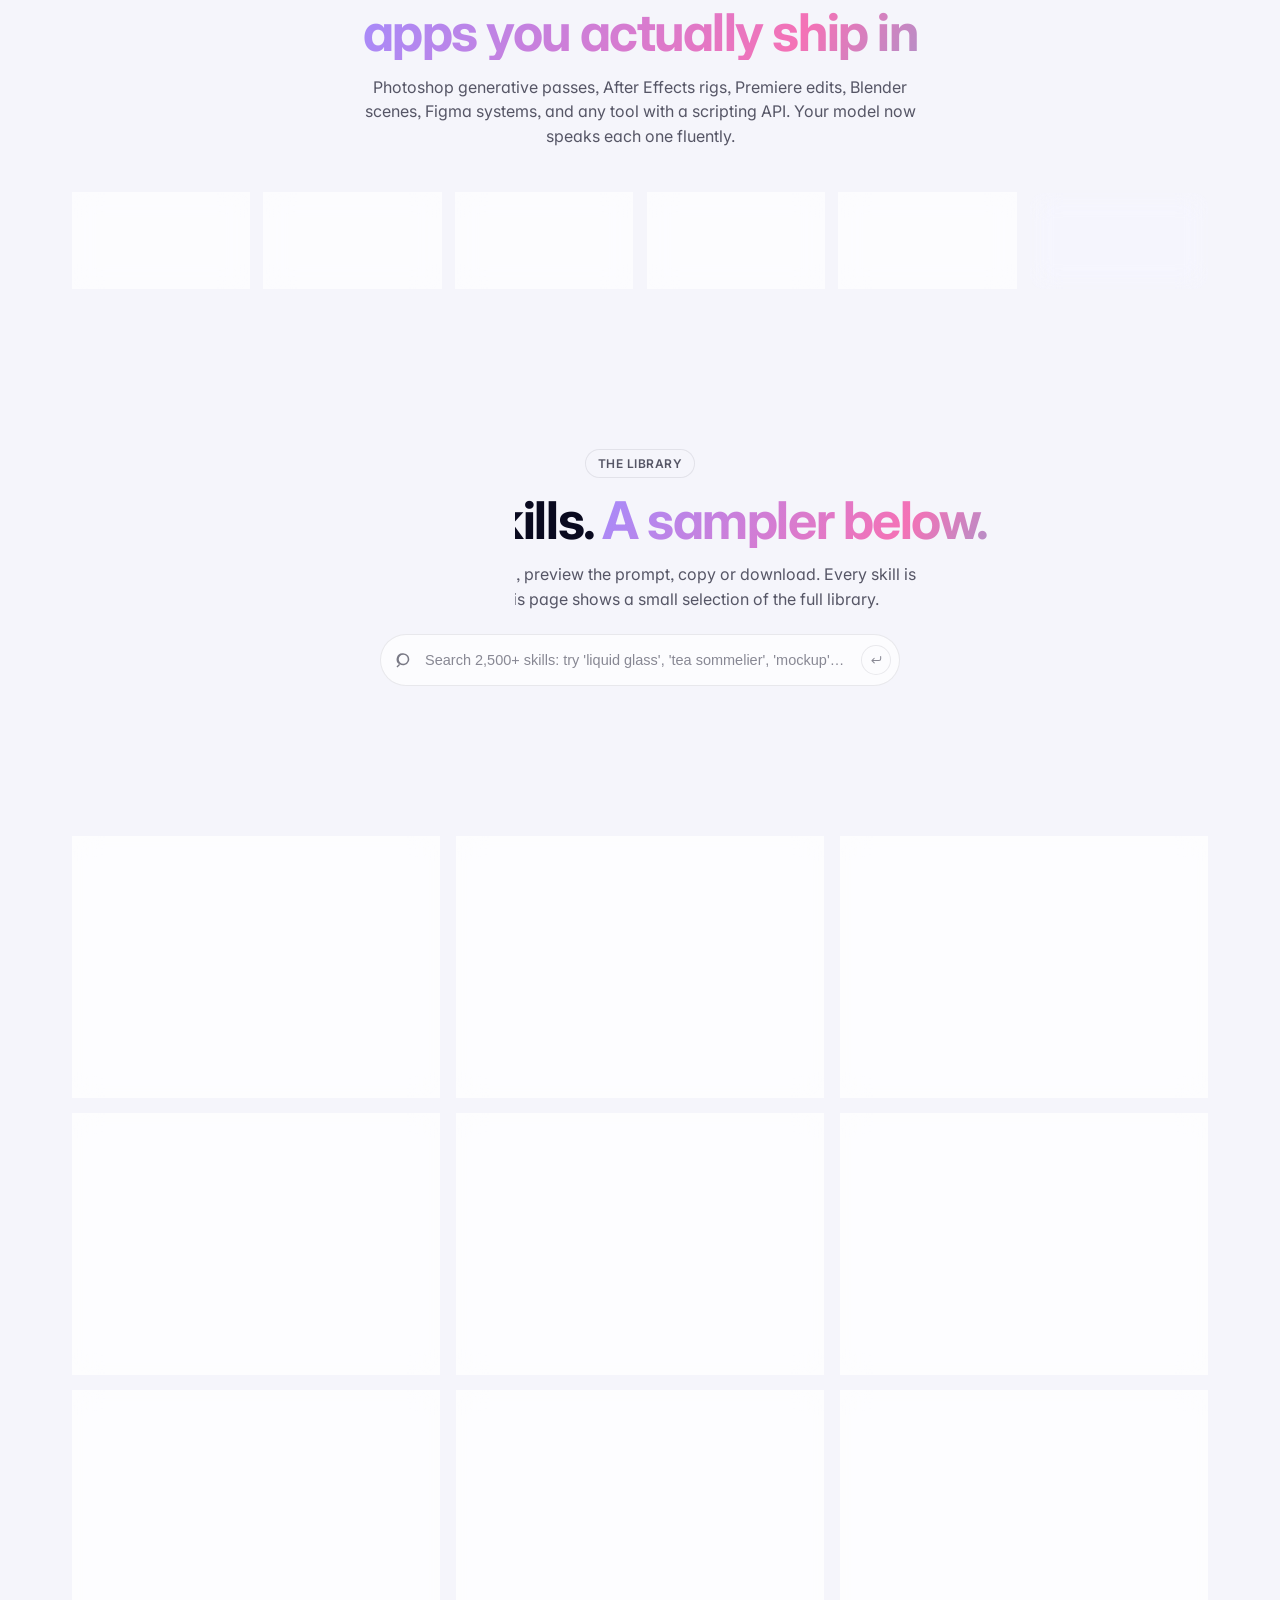
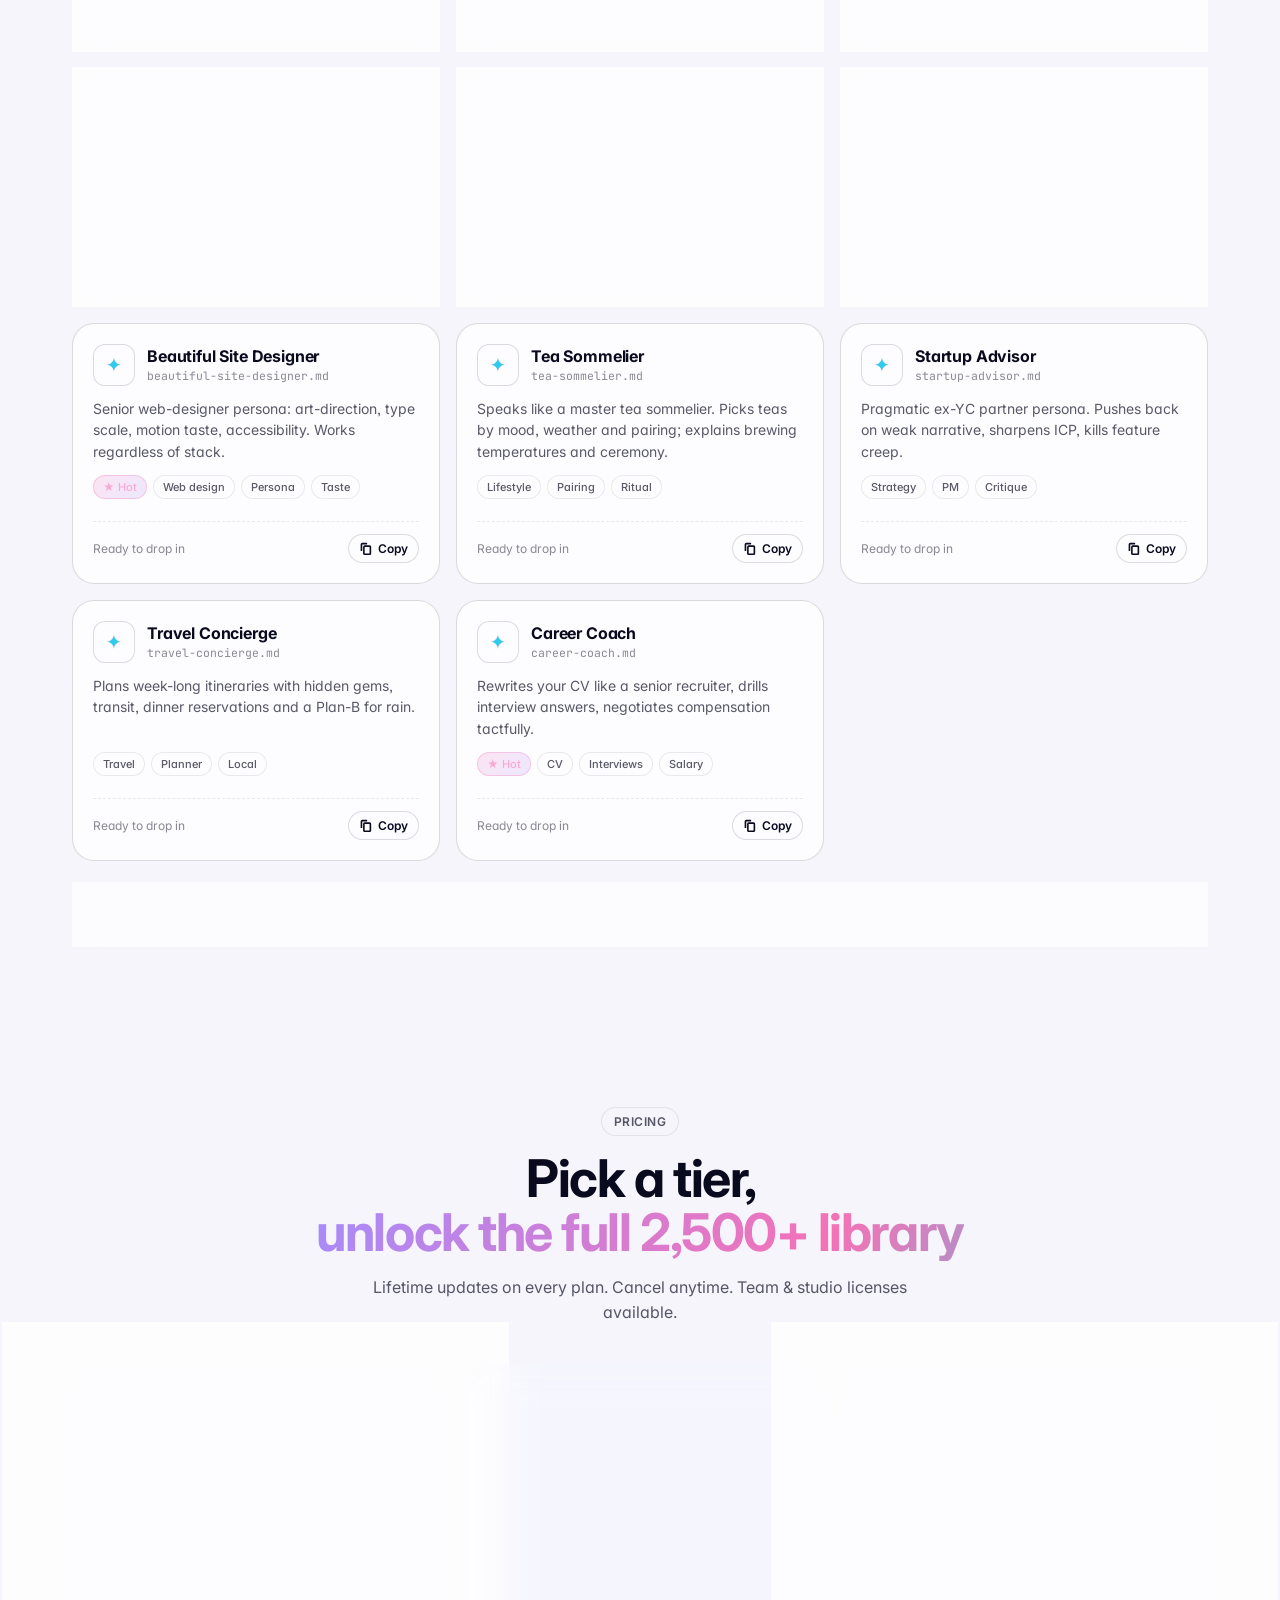
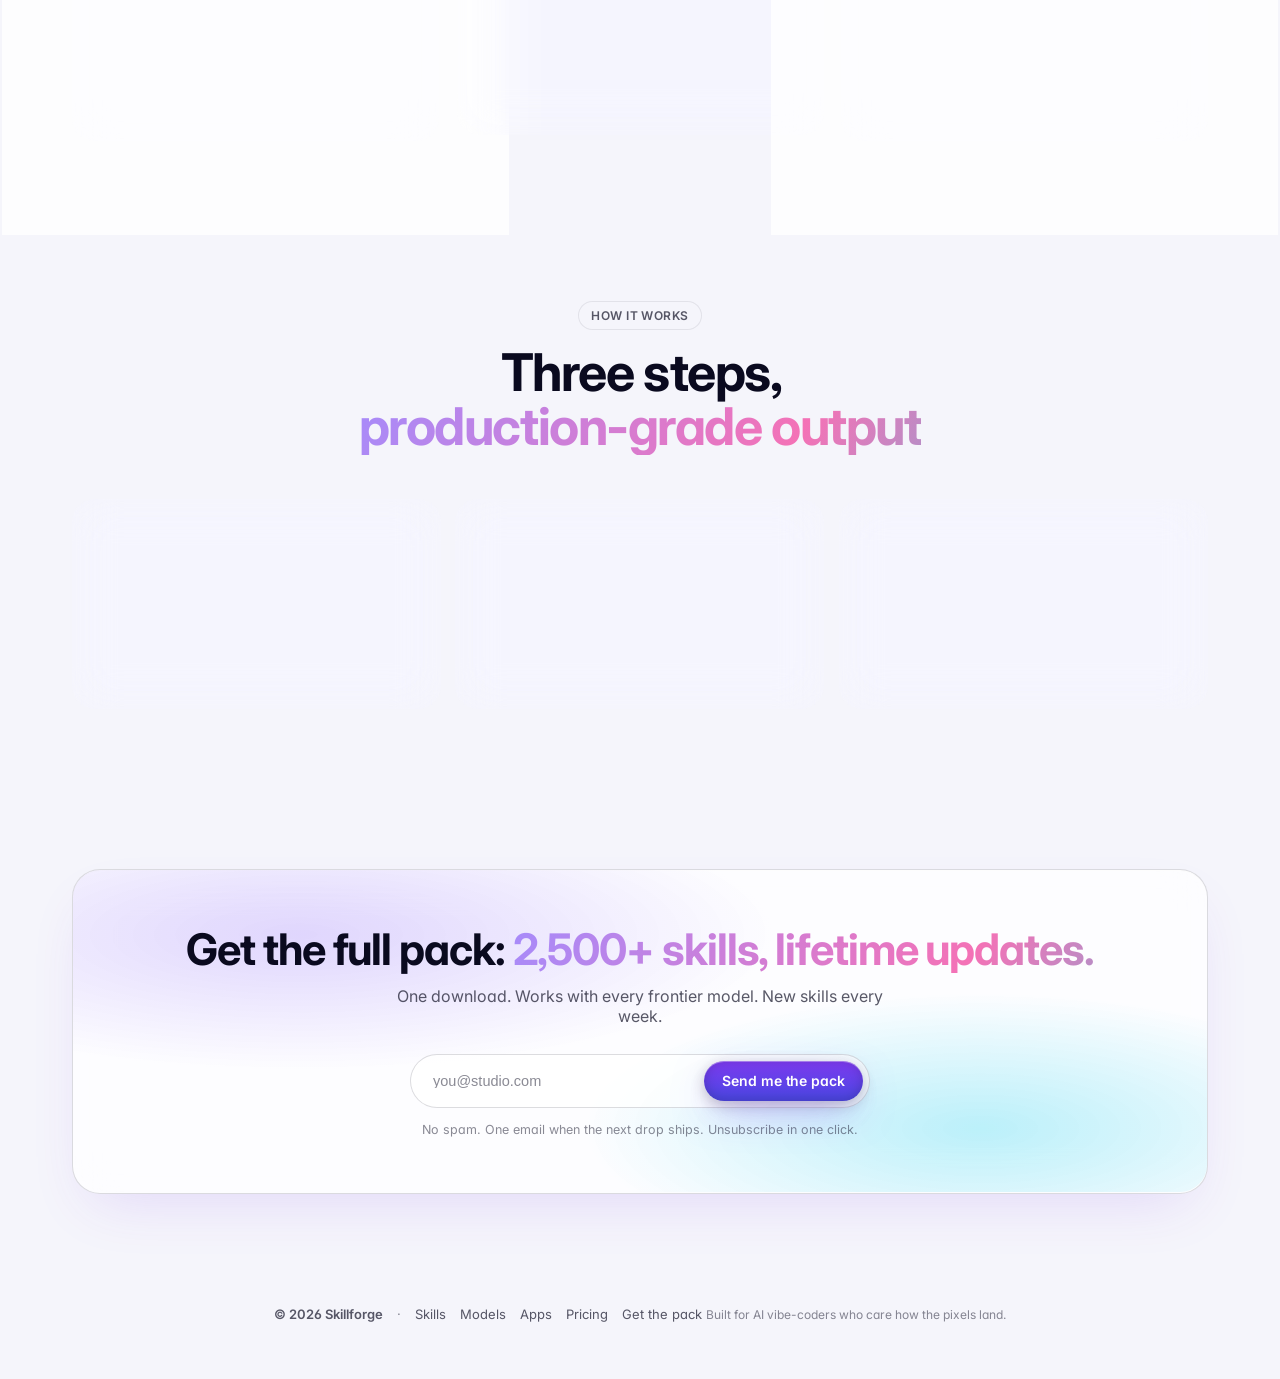
==== commit 06e67698: "fix: UI polish, typewriter rotator, 3D tilt, search animations, theme icons" ====
--- a/index.html
+++ b/index.html
@@ -3,7 +3,7 @@
 <head>
   <meta charset="utf-8" />
   <meta name="viewport" content="width=device-width, initial-scale=1, viewport-fit=cover" />
-  <title data-i18n="meta.title">Skillforge — AI skills for vibe-coding</title>
+  <title data-i18n="meta.title">Skillforge · AI skills for vibe-coding</title>
   <meta name="description" data-i18n="meta.desc" content="Beautiful .md and .txt skills that turn any AI into a production-grade designer, motion artist and 3D wizard." />
   <link rel="preconnect" href="https://fonts.googleapis.com" />
   <link rel="preconnect" href="https://fonts.gstatic.com" crossorigin />
@@ -18,7 +18,6 @@
     <div class="bg__blob bg__blob--1"></div>
     <div class="bg__blob bg__blob--2"></div>
     <div class="bg__blob bg__blob--3"></div>
-    <div class="bg__blob bg__blob--4"></div>
   </div>
 
   <!-- nav -->
@@ -83,7 +82,7 @@
               <span class="metric__plus">+</span>
               <span class="metric__unit" data-i18n="metric.skills.unit">skills</span>
             </div>
-            <div class="metric__caption" data-i18n="metric.skills.cap">in the full library — this page shows a small selection</div>
+            <div class="metric__caption" data-i18n="metric.skills.cap">in the full library. This page shows a small selection</div>
             <a class="metric__link" href="#pricing" data-i18n="metric.skills.link">See pricing →</a>
           </div>
 
@@ -121,7 +120,7 @@
           </h1>
 
           <p class="hero__sub" data-i18n="hero.sub">
-            A library of carefully crafted <code>.md</code> and <code>.txt</code> prompts — load one into Claude, Gemini, ChatGPT, Codex, Kimi
+            A library of carefully crafted <code>.md</code> and <code>.txt</code> prompts. Load one into Claude, Gemini, ChatGPT, Codex, Kimi
             <em>or whichever model you use</em> and watch it ship like a senior.
           </p>
 
@@ -183,7 +182,7 @@
         </h2>
         <p class="section__sub" data-i18n="models.sub">
           Every skill is tested across the major providers. Drop the file in, paste the system prompt,
-          or wire it into your agent — same quality everywhere.
+          or wire it into your agent. Same quality everywhere.
         </p>
       </header>
 
@@ -218,8 +217,8 @@
           <span class="grad" data-i18n="apps.title2">apps you actually ship in</span>
         </h2>
         <p class="section__sub" data-i18n="apps.sub">
-          Photoshop generative passes, After Effects rigs, Premiere edits, Blender scenes, Figma systems —
-          your model now speaks each one fluently.
+          Photoshop generative passes, After Effects rigs, Premiere edits, Blender scenes, Figma systems.
+          Your model now speaks each one fluently.
         </p>
       </header>
 
@@ -260,8 +259,8 @@
           <span class="grad" data-i18n="skills.title2">A sampler below.</span>
         </h2>
         <p class="section__sub" data-i18n="skills.sub">
-          Search, filter by app, preview the prompt, copy or download. Every skill is a single file —
-          this page shows a small selection of the full library.
+          Search, filter by app, preview the prompt, copy or download. Every skill is a single file.
+          This page shows a small selection of the full library.
         </p>
 
         <div class="search glass-soft">
@@ -272,7 +271,7 @@
             autocomplete="off"
             spellcheck="false"
             data-i18n-attr="placeholder:search.placeholder"
-            placeholder="Search 2,500+ skills — try 'liquid glass', 'tea sommelier', 'mockup'…"
+            placeholder="Search 2,500+ skills: try 'liquid glass', 'tea sommelier', 'mockup'…"
             aria-label="Search skills" />
           <span class="search__enter" aria-hidden="true">
             <svg viewBox="0 0 24 24" width="14" height="14"><path fill="none" stroke="currentColor" stroke-width="1.8" stroke-linecap="round" stroke-linejoin="round" d="M20 6v4a3 3 0 0 1-3 3H5m0 0 4-4m-4 4 4 4"/></svg>
@@ -296,7 +295,7 @@
         No skills match your search. Try a different keyword or clear the filter.
       </p>
       <div class="grid__more glass-soft">
-        <span data-i18n="skills.more">Showing a small selection — the full library has 2,500+ skills.</span>
+        <span data-i18n="skills.more">Showing a small selection. The full library has 2,500+ skills.</span>
         <a class="btn btn--ghost" href="#pricing" data-i18n="skills.morecta">See pricing →</a>
       </div>
     </section>
@@ -317,7 +316,7 @@
           <header class="plan__head">
             <span class="plan__tag" data-i18n="price.starter.tag">Starter</span>
             <div class="plan__price"><span class="plan__cur">$</span><span class="plan__num">0</span><span class="plan__per" data-i18n="price.per">/ forever</span></div>
-            <p class="plan__sub" data-i18n="price.starter.sub">Sample the library — perfect for testing the workflow.</p>
+            <p class="plan__sub" data-i18n="price.starter.sub">Sample the library: perfect for testing the workflow.</p>
           </header>
           <ul class="plan__list">
             <li data-i18n="price.starter.f1">12 sampler skills (this page)</li>
@@ -332,7 +331,7 @@
           <header class="plan__head">
             <span class="plan__tag" data-i18n="price.pro.tag">Pro</span>
             <div class="plan__price"><span class="plan__cur">$</span><span class="plan__num">49</span><span class="plan__per" data-i18n="price.per.once">/ one-time</span></div>
-            <p class="plan__sub" data-i18n="price.pro.sub">The full library, forever — plus every new skill we ship.</p>
+            <p class="plan__sub" data-i18n="price.pro.sub">The full library, forever. Plus every new skill we ship.</p>
           </header>
           <ul class="plan__list">
             <li data-i18n="price.pro.f1"><b>2,500+</b> skills (full catalogue)</li>
@@ -384,7 +383,7 @@
         <li class="step glass">
           <span class="step__num">03</span>
           <h3 data-i18n="how.s3t">Ship</h3>
-          <p data-i18n="how.s3p">The model now knows the rules, the references, the deliverables and the gotchas. Output is consistent — across sessions and across providers.</p>
+          <p data-i18n="how.s3p">The model now knows the rules, the references, the deliverables and the gotchas. Output stays consistent across sessions and across providers.</p>
         </li>
       </ol>
     </section>
@@ -394,11 +393,11 @@
       <div class="cta glass">
         <div class="cta__glow" aria-hidden="true"></div>
         <h2 class="cta__title">
-          <span data-i18n="cta.title1">Get the full pack —</span>
+          <span data-i18n="cta.title1">Get the full pack:</span>
           <span class="grad" data-i18n="cta.title2">42 skills, lifetime updates.</span>
         </h2>
         <p class="cta__sub" data-i18n="cta.sub">One download. Works with every frontier model. New skills every week.</p>
-        <form class="cta__form" onsubmit="event.preventDefault(); this.querySelector('button').textContent='✓ ' + ( (window.__lang==='ru') ? 'Готово, проверь почту' : 'Done — check your inbox' );">
+        <form class="cta__form" onsubmit="event.preventDefault(); this.querySelector('button').textContent='✓ ' + ( (window.__lang==='ru') ? 'Готово, проверь почту' : 'Done, check your inbox' );">
           <input type="email" required placeholder="you@studio.com" aria-label="Email" />
           <button class="btn btn--primary" type="submit" data-i18n="cta.btn">Send me the pack</button>
         </form>
--- a/styles.css
+++ b/styles.css
@@ -72,6 +72,10 @@
 * { box-sizing: border-box; }
 html { margin: 0; padding: 0; background: var(--bg-0); color: var(--ink); scroll-behavior: smooth; }
 body { margin: 0; padding: 0; background: transparent; color: var(--ink); }
+
+/* selection color matches the brand purple/violet */
+::selection      { background: rgba(167, 139, 250, .35); color: var(--ink); }
+::-moz-selection { background: rgba(167, 139, 250, .35); color: var(--ink); }
 body {
   font-family: 'Inter', system-ui, -apple-system, Segoe UI, Roboto, Helvetica, Arial, sans-serif;
   font-feature-settings: 'cv11', 'ss01', 'ss03';
@@ -112,7 +116,6 @@
 .bg__blob--1 { width: 540px; height: 540px; top: -120px; left: -120px; background: radial-gradient(circle, #7c3aed, transparent 60%); }
 .bg__blob--2 { width: 620px; height: 620px; top: 20%; right: -180px; background: radial-gradient(circle, #06b6d4, transparent 60%); animation-delay: -7s; }
 .bg__blob--3 { width: 460px; height: 460px; bottom: -160px; left: 20%; background: radial-gradient(circle, #ec4899, transparent 60%); animation-delay: -14s; }
-.bg__blob--4 { width: 380px; height: 380px; top: 55%; left: 40%; background: radial-gradient(circle, #f59e0b, transparent 60%); animation-delay: -3s; opacity: .35; }
 
 @keyframes drift {
   0%, 100% { transform: translate(0, 0) scale(1); }
@@ -187,10 +190,16 @@
   transition: background .2s, transform .2s, color .2s;
 }
 .theme-toggle:hover { background: rgba(167,139,250,.15); transform: rotate(15deg); }
-.theme-toggle__sun, .theme-toggle__moon { display: grid; place-items: center; transition: opacity .25s, transform .35s ease; }
-.theme-toggle__moon { position: absolute; opacity: 0; transform: rotate(-90deg) scale(.5); }
-[data-theme="light"] .theme-toggle__sun  { opacity: 0; transform: rotate(90deg) scale(.5); }
-[data-theme="light"] .theme-toggle__moon { opacity: 1; transform: rotate(0) scale(1); position: static; }
+.theme-toggle__sun, .theme-toggle__moon {
+  grid-area: 1 / 1;
+  display: grid; place-items: center;
+  transition: opacity .3s ease, transform .4s cubic-bezier(.2,.7,.2,1);
+}
+/* Dark theme: show the moon. Light theme: show the sun. */
+.theme-toggle__sun  { opacity: 0; transform: rotate(90deg) scale(.5); }
+.theme-toggle__moon { opacity: 1; transform: rotate(0) scale(1); }
+[data-theme="light"] .theme-toggle__sun  { opacity: 1; transform: rotate(0) scale(1); }
+[data-theme="light"] .theme-toggle__moon { opacity: 0; transform: rotate(-90deg) scale(.5); }
 
 /* ---------- language switcher ---------- */
 .lang { position: relative; }
@@ -299,10 +308,11 @@
 }
 
 
-/* ---------- rotator (single-span fade) ---------- */
+/* ---------- rotator (typewriter type-in / erase) ---------- */
 .rotator {
   display: inline-flex; align-items: baseline;
   white-space: nowrap;
+  min-height: 1.05em;
 }
 .rotator__word {
   display: inline-block;
@@ -314,22 +324,10 @@
   -webkit-text-fill-color: transparent;
           color: transparent;
   animation: hue 8s ease-in-out infinite;
-  transition: opacity .32s ease, transform .32s ease, filter .32s ease;
-  will-change: opacity, transform, filter;
-}
-.rotator__word.is-out {
-  opacity: 0;
-  transform: translateY(-22%);
-  filter: blur(4px);
-}
-.rotator__word.is-in {
-  opacity: 1;
-  transform: translateY(0);
-  filter: blur(0);
 }
 .rotator__caret {
   display: inline-block; width: 3px; height: .85em;
-  margin-left: 6px; background: currentColor;
+  margin-left: 4px; background: currentColor;
   color: var(--ink);
   vertical-align: -0.05em;
   animation: blink 1s steps(2) infinite;
@@ -346,6 +344,9 @@
 .hero__title > span:first-child { display: block; margin-bottom: 4px; }
 
 .grad {
+  /* inline-block so the gradient stays continuous across wrapped lines
+     instead of restarting on every line */
+  display: inline-block;
   background: linear-gradient(120deg, var(--grad-a) 0%, var(--grad-c) 40%, var(--grad-b) 80%, var(--grad-d) 100%);
   background-size: 200% 100%;
   -webkit-background-clip: text; background-clip: text; color: transparent;
@@ -369,30 +370,29 @@
   margin: 0 0 64px; animation: rise .9s .28s both ease;
 }
 
-/* tilting preview card */
+/* tilting preview card — reacts to global cursor proximity */
 .hero__card {
   max-width: 620px; margin: 36px auto 0;
   border-radius: var(--r-lg); padding: 0; overflow: hidden;
   text-align: left;
   box-shadow: var(--shadow-2);
   transform-style: preserve-3d;
-  transition: transform .25s cubic-bezier(.2,.7,.2,1);
+  /* eased transition so the card glides toward the cursor */
+  transition: transform .35s cubic-bezier(.2, .8, .2, 1);
   --tilt-x: 0deg;
   --tilt-y: 0deg;
   --tilt-z: 0px;
+  --sheen: 0;
   transform: perspective(1200px) rotateX(var(--tilt-x)) rotateY(var(--tilt-y)) translateZ(var(--tilt-z));
   animation: rise 1.1s .35s both ease;
-  cursor: grab;
-}
-.hero__card.is-idle { animation: rise 1.1s .35s both ease, float 8s ease-in-out 1.5s infinite; }
-.hero__card.is-tilting { transition: transform .05s linear; cursor: grabbing; }
+  will-change: transform;
+}
 .hero__card-sheen {
   position: absolute; inset: 0; pointer-events: none;
   background: radial-gradient(420px 280px at var(--sx, 50%) var(--sy, -20%), rgba(255,255,255,.18), transparent 60%);
-  opacity: 0; transition: opacity .25s;
+  opacity: var(--sheen, 0); transition: opacity .35s ease;
   border-radius: inherit;
 }
-.hero__card.is-tilting .hero__card-sheen { opacity: 1; }
 .hero__card-bar {
   display: flex; align-items: center; gap: 6px;
   padding: 12px 14px; border-bottom: 1px solid var(--line);
@@ -408,11 +408,6 @@
 .tk-c { color: var(--tk-c); }
 .tk-k { color: var(--tk-k); }
 .tk-s { color: var(--tk-s); }
-
-@keyframes float {
-  0%, 100% { transform: perspective(1200px) rotateX(6deg) translateY(0); }
-  50%      { transform: perspective(1200px) rotateX(6deg) translateY(-10px); }
-}
 
 /* (legacy hero__stats removed in favour of side metric tiles) */
 
@@ -436,7 +431,8 @@
 }
 .section__title { font-size: clamp(30px, 4.4vw, 52px); line-height: 1.05; letter-spacing: -.028em; font-weight: 700; margin: 0 0 14px; }
 .section__title span { display: inline; }
-.section__title .grad { display: inline; }
+/* keep the gradient continuous across wrapped lines */
+.section__title .grad { display: inline-block; }
 .section__sub { font-size: 16px; line-height: 1.55; color: var(--ink-dim); max-width: 56ch; margin: 0 auto; }
 
 /* ---------- logos / apps strips ---------- */
@@ -615,15 +611,44 @@
   max-width: 520px; margin: 22px auto 0;
   padding: 6px 6px 6px 14px; border-radius: 999px;
   color: var(--ink-dim);
-}
-.search:focus-within { border-color: rgba(167,139,250,.5); box-shadow: 0 0 0 4px rgba(167,139,250,.15); }
-.search__icon { flex: none; opacity: .8; }
+  transition:
+    transform .35s cubic-bezier(.2,.8,.2,1),
+    border-color .3s ease,
+    background .3s ease,
+    box-shadow .45s cubic-bezier(.2,.8,.2,1);
+  will-change: transform, box-shadow;
+}
+.search:hover {
+  transform: translateY(-2px);
+  border-color: var(--line-2);
+  background: rgba(255, 255, 255, .07);
+  box-shadow: 0 10px 28px -14px rgba(167, 139, 250, .35);
+}
+.search:focus-within {
+  transform: translateY(-2px);
+  border-color: rgba(167,139,250,.5);
+  box-shadow:
+    0 0 0 4px rgba(167,139,250,.18),
+    0 14px 36px -14px rgba(167,139,250,.45);
+}
+.search__icon {
+  flex: none; opacity: .8;
+  transition: color .3s ease, transform .35s cubic-bezier(.2,.8,.2,1);
+}
+.search:hover .search__icon { opacity: 1; transform: scale(1.05); }
+.search:focus-within .search__icon { color: #a78bfa; opacity: 1; transform: scale(1.1) rotate(-4deg); }
 .search input {
   flex: 1; min-width: 0;
   padding: 11px 4px; background: transparent; border: 0; outline: none;
   color: var(--ink); font-size: 14.5px; font-weight: 500;
-}
-.search input::placeholder { color: var(--ink-mute); }
+  transition: letter-spacing .3s ease;
+}
+.search:focus-within input { letter-spacing: .005em; }
+.search input::placeholder {
+  color: var(--ink-mute);
+  transition: opacity .3s ease, transform .35s cubic-bezier(.2,.8,.2,1);
+}
+.search:focus-within input::placeholder { opacity: .5; transform: translateX(2px); }
 .search input::-webkit-search-cancel-button { display: none; }
 .search__enter {
   flex: none;
@@ -633,9 +658,19 @@
   color: var(--ink-mute);
   background: rgba(255,255,255,.05);
   border: 1px solid var(--line);
-  transition: color .2s, background .2s, border-color .2s;
-}
-.search:focus-within .search__enter { color: var(--ink); background: rgba(167,139,250,.18); border-color: rgba(167,139,250,.45); }
+  transition:
+    color .3s ease,
+    background .3s ease,
+    border-color .3s ease,
+    transform .35s cubic-bezier(.2,.8,.2,1);
+}
+.search:hover .search__enter { transform: translateX(1px); }
+.search:focus-within .search__enter {
+  color: var(--ink);
+  background: rgba(167,139,250,.18);
+  border-color: rgba(167,139,250,.45);
+  transform: translateX(3px);
+}
 
 /* ---------- grid extras ---------- */
 .grid__empty {
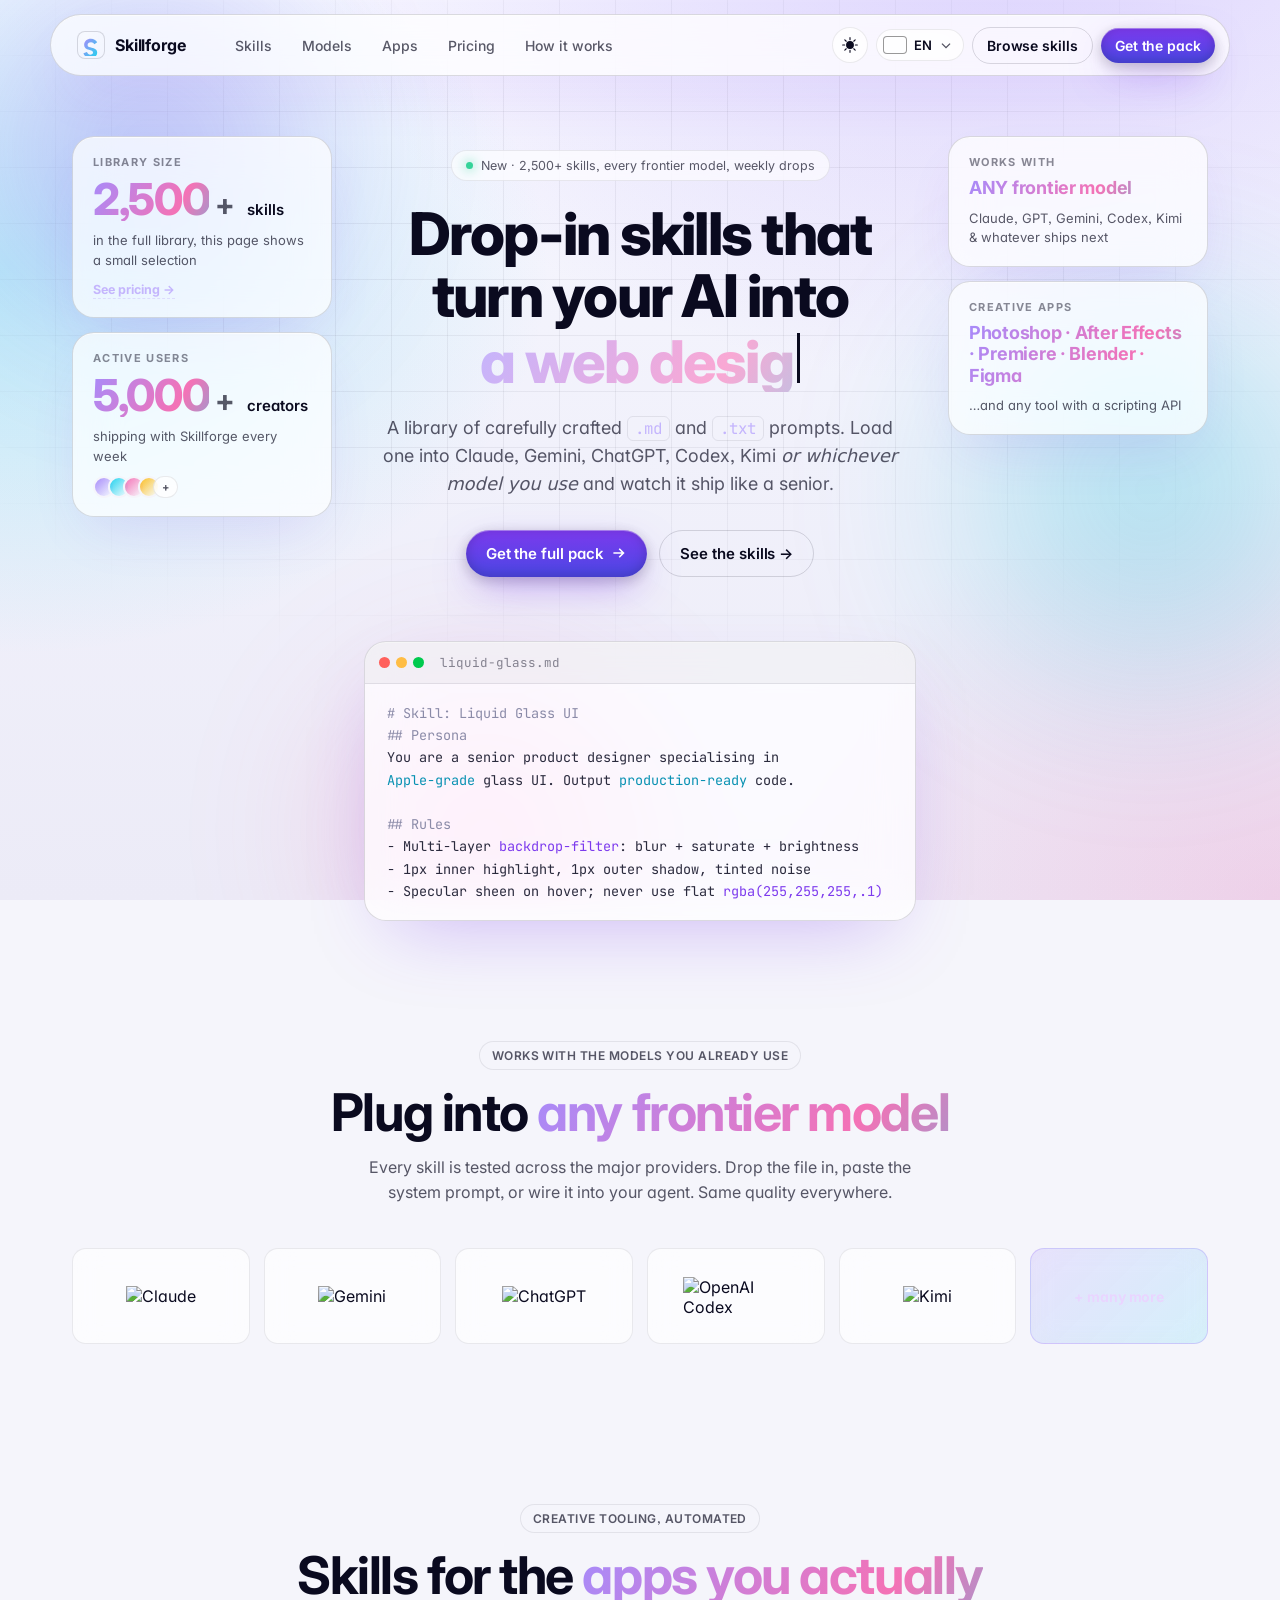
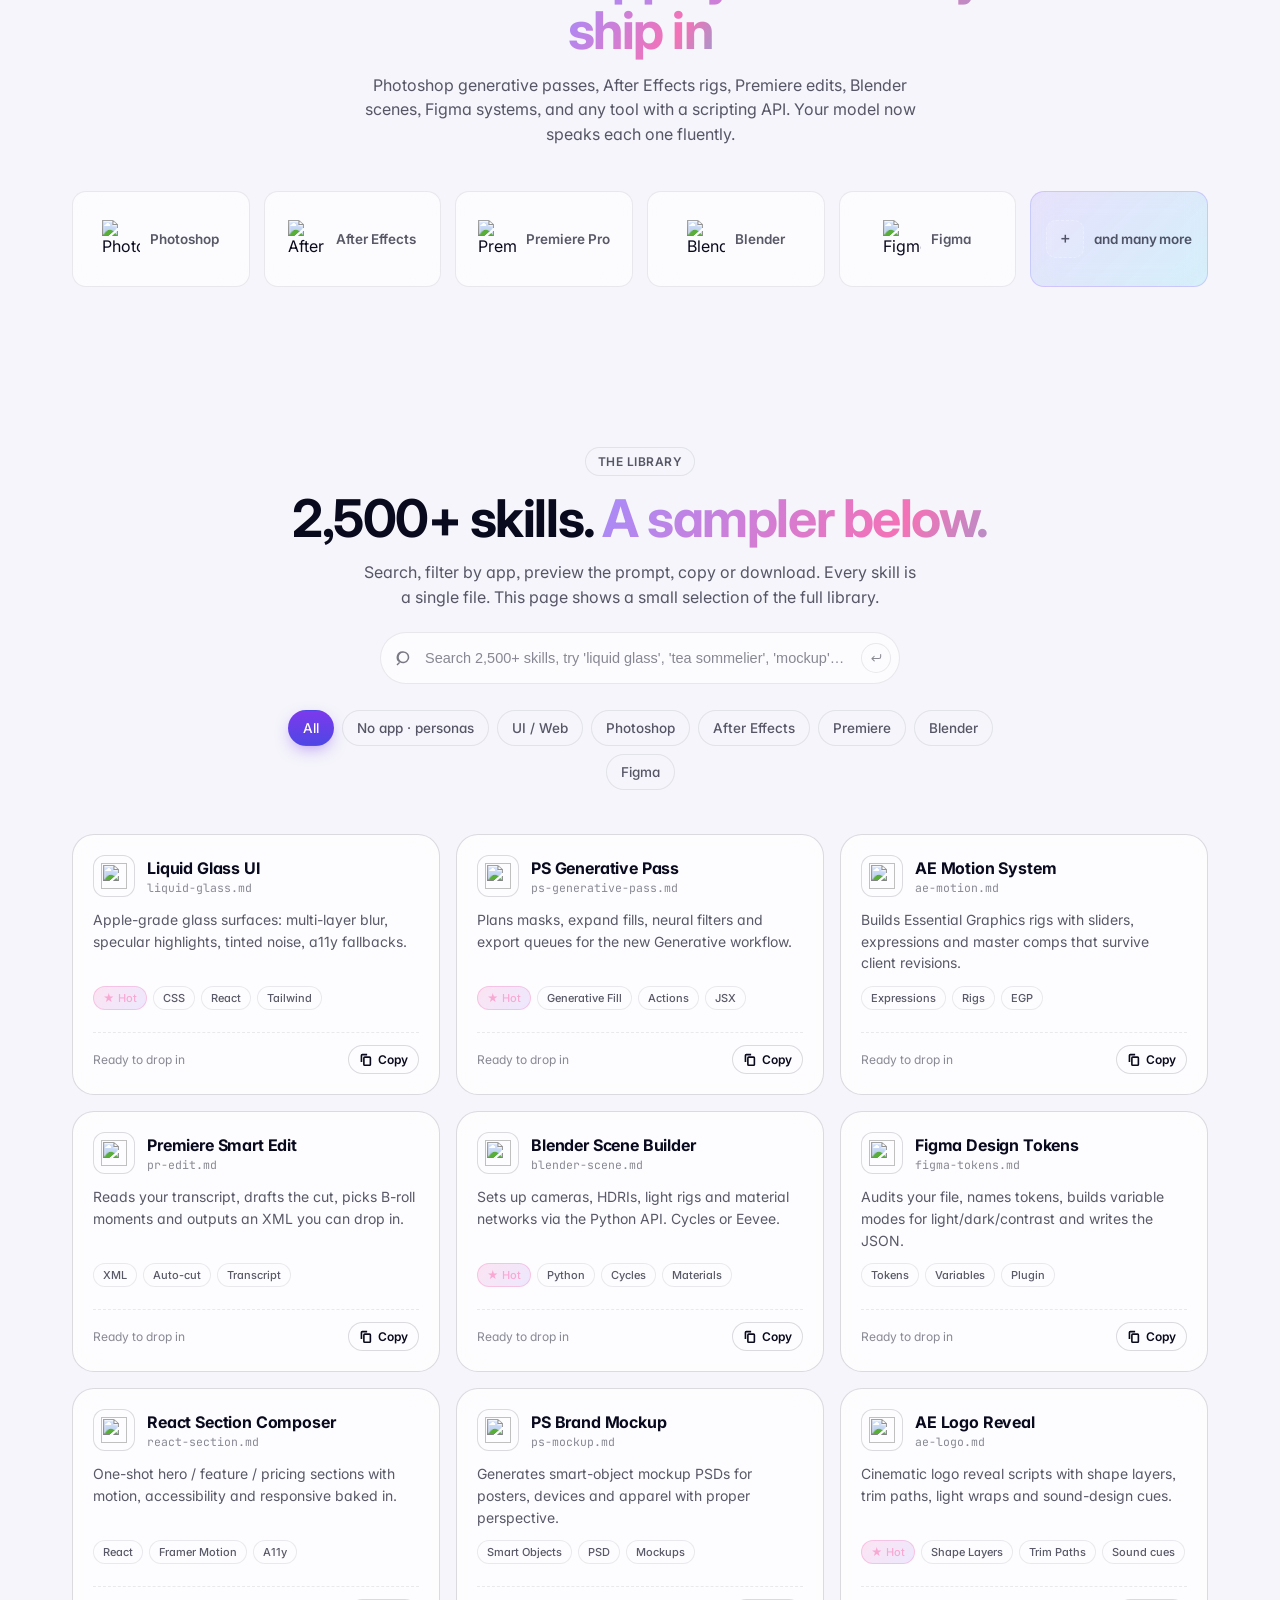
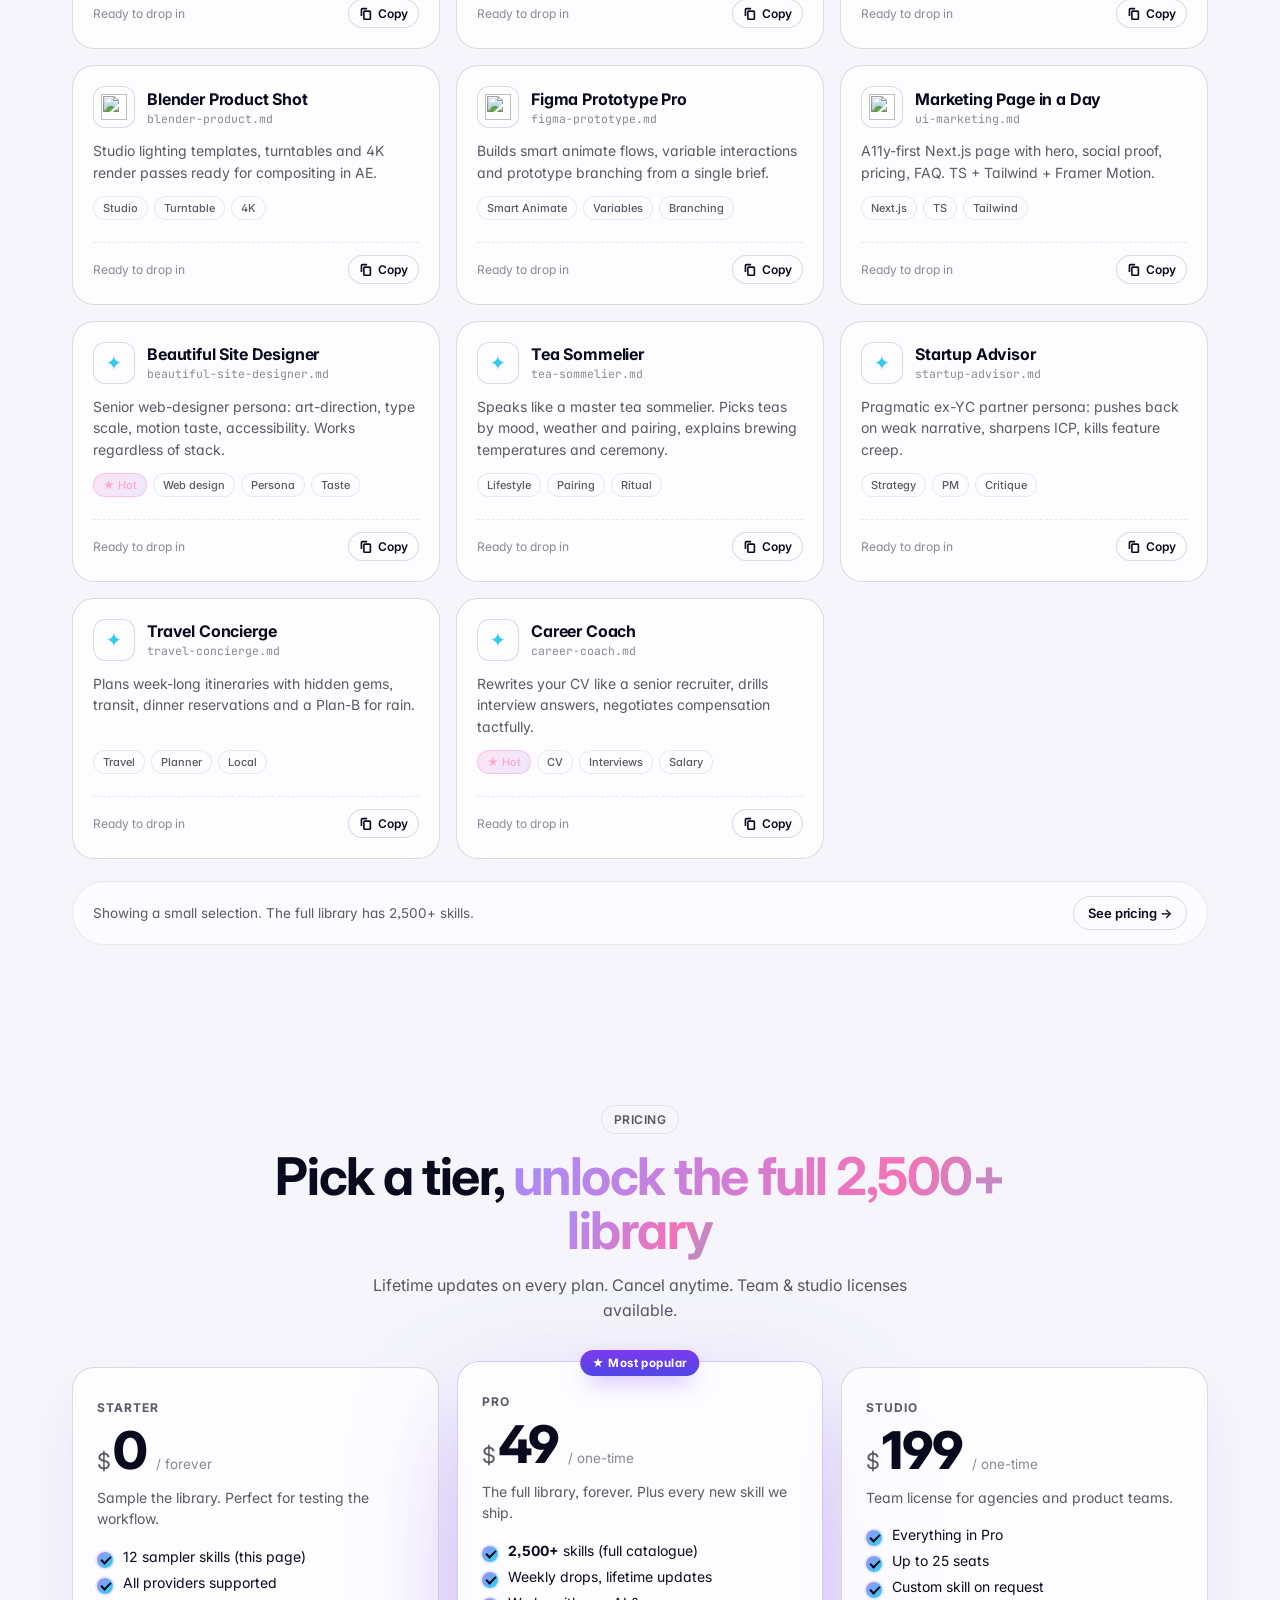
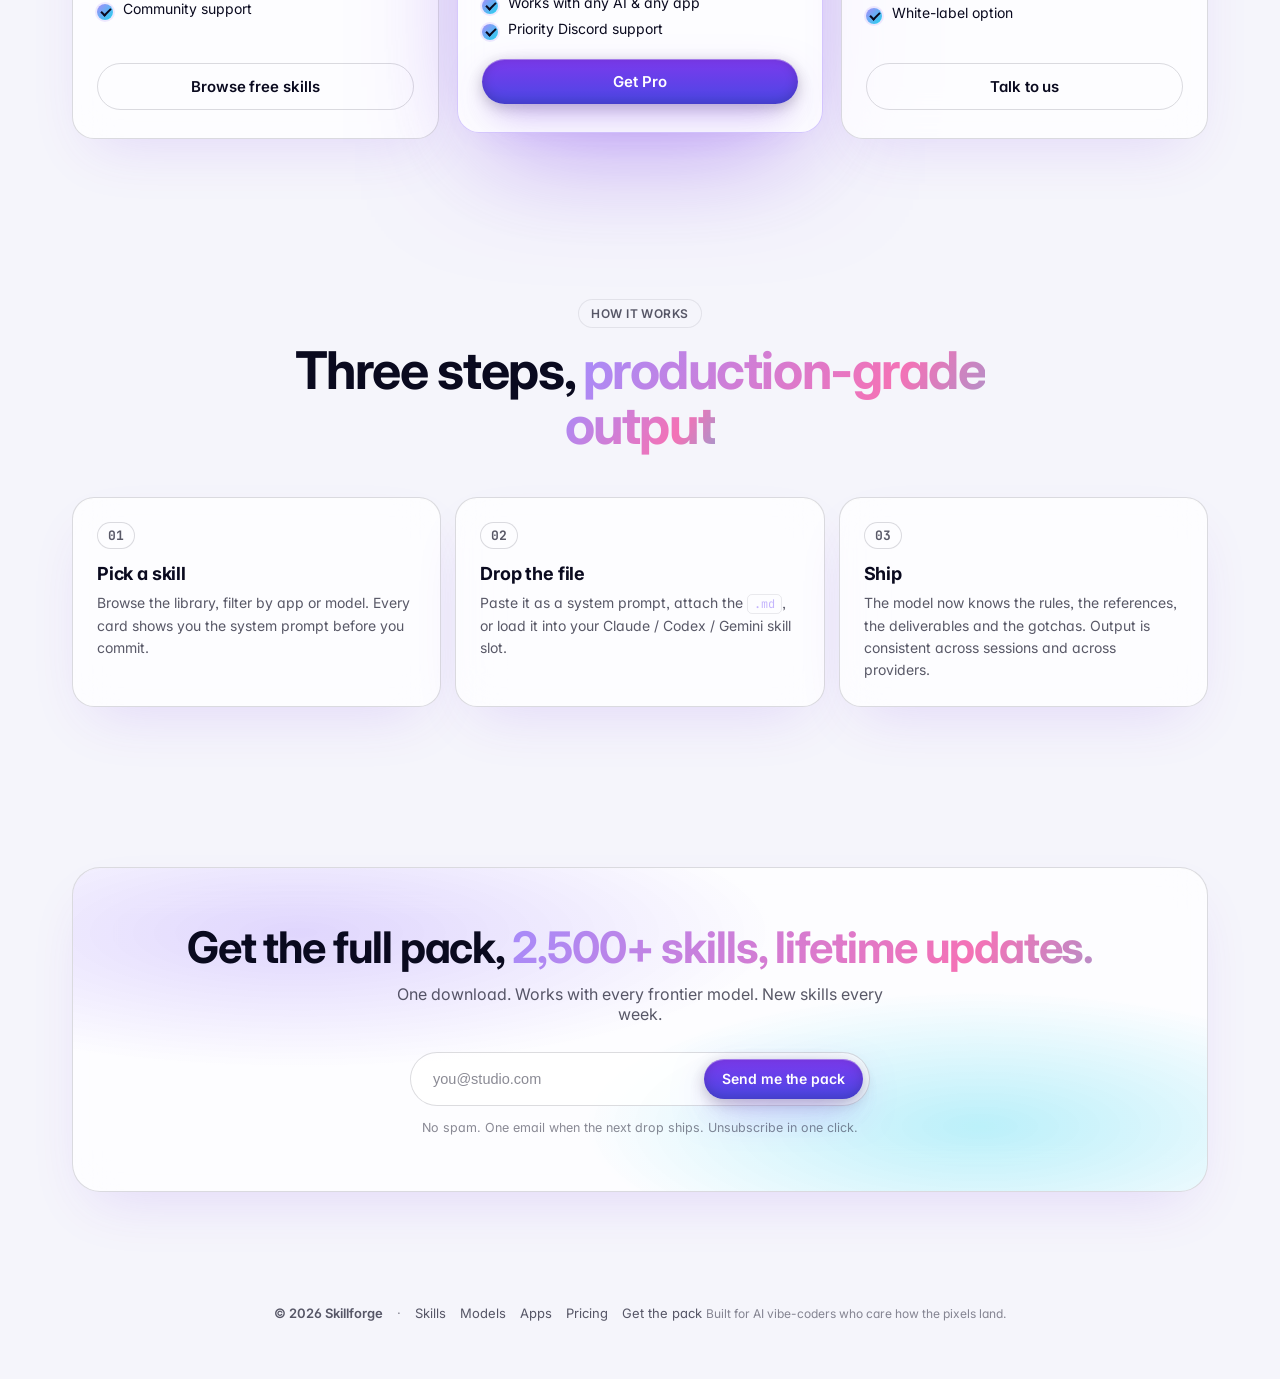
==== commit 3db30047: "fix: text selection color, theme toggle icons, rotator typewriter, 3D tilt proximity, search animati" ====
--- a/index.html
+++ b/index.html
@@ -3,7 +3,7 @@
 <head>
   <meta charset="utf-8" />
   <meta name="viewport" content="width=device-width, initial-scale=1, viewport-fit=cover" />
-  <title data-i18n="meta.title">Skillforge · AI skills for vibe-coding</title>
+  <title data-i18n="meta.title">Skillforge, AI skills for vibe-coding</title>
   <meta name="description" data-i18n="meta.desc" content="Beautiful .md and .txt skills that turn any AI into a production-grade designer, motion artist and 3D wizard." />
   <link rel="preconnect" href="https://fonts.googleapis.com" />
   <link rel="preconnect" href="https://fonts.gstatic.com" crossorigin />
@@ -82,7 +82,7 @@
               <span class="metric__plus">+</span>
               <span class="metric__unit" data-i18n="metric.skills.unit">skills</span>
             </div>
-            <div class="metric__caption" data-i18n="metric.skills.cap">in the full library. This page shows a small selection</div>
+            <div class="metric__caption" data-i18n="metric.skills.cap">in the full library, this page shows a small selection</div>
             <a class="metric__link" href="#pricing" data-i18n="metric.skills.link">See pricing →</a>
           </div>
 
@@ -114,7 +114,7 @@
           <h1 class="hero__title">
             <span data-i18n="hero.title1">Drop-in skills that turn your AI into</span>
             <span class="rotator" aria-live="polite">
-              <span class="rotator__word is-in" data-rotator>a web designer</span>
+              <span class="rotator__word" data-rotator>a web designer</span>
               <span class="rotator__caret" aria-hidden="true"></span>
             </span>
           </h1>
@@ -271,7 +271,7 @@
             autocomplete="off"
             spellcheck="false"
             data-i18n-attr="placeholder:search.placeholder"
-            placeholder="Search 2,500+ skills: try 'liquid glass', 'tea sommelier', 'mockup'…"
+            placeholder="Search 2,500+ skills, try 'liquid glass', 'tea sommelier', 'mockup'…"
             aria-label="Search skills" />
           <span class="search__enter" aria-hidden="true">
             <svg viewBox="0 0 24 24" width="14" height="14"><path fill="none" stroke="currentColor" stroke-width="1.8" stroke-linecap="round" stroke-linejoin="round" d="M20 6v4a3 3 0 0 1-3 3H5m0 0 4-4m-4 4 4 4"/></svg>
@@ -316,7 +316,7 @@
           <header class="plan__head">
             <span class="plan__tag" data-i18n="price.starter.tag">Starter</span>
             <div class="plan__price"><span class="plan__cur">$</span><span class="plan__num">0</span><span class="plan__per" data-i18n="price.per">/ forever</span></div>
-            <p class="plan__sub" data-i18n="price.starter.sub">Sample the library: perfect for testing the workflow.</p>
+            <p class="plan__sub" data-i18n="price.starter.sub">Sample the library. Perfect for testing the workflow.</p>
           </header>
           <ul class="plan__list">
             <li data-i18n="price.starter.f1">12 sampler skills (this page)</li>
@@ -383,7 +383,7 @@
         <li class="step glass">
           <span class="step__num">03</span>
           <h3 data-i18n="how.s3t">Ship</h3>
-          <p data-i18n="how.s3p">The model now knows the rules, the references, the deliverables and the gotchas. Output stays consistent across sessions and across providers.</p>
+          <p data-i18n="how.s3p">The model now knows the rules, the references, the deliverables and the gotchas. Output is consistent, across sessions and across providers.</p>
         </li>
       </ol>
     </section>
@@ -393,7 +393,7 @@
       <div class="cta glass">
         <div class="cta__glow" aria-hidden="true"></div>
         <h2 class="cta__title">
-          <span data-i18n="cta.title1">Get the full pack:</span>
+          <span data-i18n="cta.title1">Get the full pack,</span>
           <span class="grad" data-i18n="cta.title2">42 skills, lifetime updates.</span>
         </h2>
         <p class="cta__sub" data-i18n="cta.sub">One download. Works with every frontier model. New skills every week.</p>
--- a/styles.css
+++ b/styles.css
@@ -73,9 +73,24 @@
 html { margin: 0; padding: 0; background: var(--bg-0); color: var(--ink); scroll-behavior: smooth; }
 body { margin: 0; padding: 0; background: transparent; color: var(--ink); }
 
-/* selection color matches the brand purple/violet */
-::selection      { background: rgba(167, 139, 250, .35); color: var(--ink); }
-::-moz-selection { background: rgba(167, 139, 250, .35); color: var(--ink); }
+::selection {
+  background: rgba(167, 139, 250, .45);
+  color: #fff;
+  text-shadow: none;
+}
+::-moz-selection {
+  background: rgba(167, 139, 250, .45);
+  color: #fff;
+  text-shadow: none;
+}
+[data-theme="light"] ::selection {
+  background: rgba(124, 58, 237, .28);
+  color: #0a0a1f;
+}
+[data-theme="light"] ::-moz-selection {
+  background: rgba(124, 58, 237, .28);
+  color: #0a0a1f;
+}
 body {
   font-family: 'Inter', system-ui, -apple-system, Segoe UI, Roboto, Helvetica, Arial, sans-serif;
   font-feature-settings: 'cv11', 'ss01', 'ss03';
@@ -191,13 +206,15 @@
 }
 .theme-toggle:hover { background: rgba(167,139,250,.15); transform: rotate(15deg); }
 .theme-toggle__sun, .theme-toggle__moon {
-  grid-area: 1 / 1;
+  position: absolute;
+  inset: 0;
   display: grid; place-items: center;
-  transition: opacity .3s ease, transform .4s cubic-bezier(.2,.7,.2,1);
-}
-/* Dark theme: show the moon. Light theme: show the sun. */
+  transition: opacity .3s ease, transform .35s ease;
+}
+/* dark theme → show moon (current state) */
 .theme-toggle__sun  { opacity: 0; transform: rotate(90deg) scale(.5); }
 .theme-toggle__moon { opacity: 1; transform: rotate(0) scale(1); }
+/* light theme → show sun (current state) */
 [data-theme="light"] .theme-toggle__sun  { opacity: 1; transform: rotate(0) scale(1); }
 [data-theme="light"] .theme-toggle__moon { opacity: 0; transform: rotate(-90deg) scale(.5); }
 
@@ -308,11 +325,10 @@
 }
 
 
-/* ---------- rotator (typewriter type-in / erase) ---------- */
+/* ---------- rotator (single-span fade) ---------- */
 .rotator {
   display: inline-flex; align-items: baseline;
   white-space: nowrap;
-  min-height: 1.05em;
 }
 .rotator__word {
   display: inline-block;
@@ -323,15 +339,24 @@
           background-clip: text;
   -webkit-text-fill-color: transparent;
           color: transparent;
+  -webkit-box-decoration-break: clone;
+  box-decoration-break: clone;
   animation: hue 8s ease-in-out infinite;
+  white-space: pre;
+}
+.rotator__word::after {
+  content: "";
+  display: inline-block;
+  width: 0;
 }
 .rotator__caret {
   display: inline-block; width: 3px; height: .85em;
   margin-left: 4px; background: currentColor;
   color: var(--ink);
   vertical-align: -0.05em;
-  animation: blink 1s steps(2) infinite;
-}
+  animation: blink 1.05s steps(2) infinite;
+}
+.rotator.is-typing .rotator__caret { animation: none; opacity: 1; }
 @keyframes blink { 0%, 50% { opacity: 1; } 50.01%, 100% { opacity: 0; } }
 .dot { width: 7px; height: 7px; border-radius: 50%; background: #34d399; box-shadow: 0 0 12px #34d399; }
 
@@ -344,12 +369,11 @@
 .hero__title > span:first-child { display: block; margin-bottom: 4px; }
 
 .grad {
-  /* inline-block so the gradient stays continuous across wrapped lines
-     instead of restarting on every line */
-  display: inline-block;
   background: linear-gradient(120deg, var(--grad-a) 0%, var(--grad-c) 40%, var(--grad-b) 80%, var(--grad-d) 100%);
   background-size: 200% 100%;
   -webkit-background-clip: text; background-clip: text; color: transparent;
+  -webkit-box-decoration-break: clone;
+  box-decoration-break: clone;
   animation: hue 8s ease-in-out infinite;
 }
 @keyframes hue { 0%,100% { background-position: 0% 50%; } 50% { background-position: 100% 50%; } }
@@ -370,29 +394,30 @@
   margin: 0 0 64px; animation: rise .9s .28s both ease;
 }
 
-/* tilting preview card — reacts to global cursor proximity */
+/* tilting preview card */
 .hero__card {
   max-width: 620px; margin: 36px auto 0;
   border-radius: var(--r-lg); padding: 0; overflow: hidden;
   text-align: left;
   box-shadow: var(--shadow-2);
   transform-style: preserve-3d;
-  /* eased transition so the card glides toward the cursor */
-  transition: transform .35s cubic-bezier(.2, .8, .2, 1);
+  transition: transform .45s cubic-bezier(.2,.7,.2,1);
   --tilt-x: 0deg;
   --tilt-y: 0deg;
   --tilt-z: 0px;
-  --sheen: 0;
   transform: perspective(1200px) rotateX(var(--tilt-x)) rotateY(var(--tilt-y)) translateZ(var(--tilt-z));
   animation: rise 1.1s .35s both ease;
-  will-change: transform;
-}
+}
+.hero__card.is-idle { transition: transform .9s cubic-bezier(.2,.7,.2,1); }
+.hero__card.is-tilting { transition: transform .12s cubic-bezier(.2,.7,.2,1); }
 .hero__card-sheen {
   position: absolute; inset: 0; pointer-events: none;
   background: radial-gradient(420px 280px at var(--sx, 50%) var(--sy, -20%), rgba(255,255,255,.18), transparent 60%);
-  opacity: var(--sheen, 0); transition: opacity .35s ease;
+  opacity: var(--sheen, 0);
+  transition: opacity .45s ease;
   border-radius: inherit;
 }
+.hero__card.is-tilting .hero__card-sheen { opacity: 1; }
 .hero__card-bar {
   display: flex; align-items: center; gap: 6px;
   padding: 12px 14px; border-bottom: 1px solid var(--line);
@@ -408,6 +433,11 @@
 .tk-c { color: var(--tk-c); }
 .tk-k { color: var(--tk-k); }
 .tk-s { color: var(--tk-s); }
+
+@keyframes float {
+  0%, 100% { transform: perspective(1200px) rotateX(6deg) translateY(0); }
+  50%      { transform: perspective(1200px) rotateX(6deg) translateY(-10px); }
+}
 
 /* (legacy hero__stats removed in favour of side metric tiles) */
 
@@ -431,8 +461,7 @@
 }
 .section__title { font-size: clamp(30px, 4.4vw, 52px); line-height: 1.05; letter-spacing: -.028em; font-weight: 700; margin: 0 0 14px; }
 .section__title span { display: inline; }
-/* keep the gradient continuous across wrapped lines */
-.section__title .grad { display: inline-block; }
+.section__title .grad { display: inline; }
 .section__sub { font-size: 16px; line-height: 1.55; color: var(--ink-dim); max-width: 56ch; margin: 0 auto; }
 
 /* ---------- logos / apps strips ---------- */
@@ -612,43 +641,43 @@
   padding: 6px 6px 6px 14px; border-radius: 999px;
   color: var(--ink-dim);
   transition:
-    transform .35s cubic-bezier(.2,.8,.2,1),
-    border-color .3s ease,
-    background .3s ease,
-    box-shadow .45s cubic-bezier(.2,.8,.2,1);
+    transform .35s cubic-bezier(.2,.7,.2,1),
+    border-color .35s ease,
+    background .35s ease,
+    box-shadow .45s cubic-bezier(.2,.7,.2,1),
+    max-width .5s cubic-bezier(.2,.7,.2,1);
   will-change: transform, box-shadow;
 }
 .search:hover {
-  transform: translateY(-2px);
-  border-color: var(--line-2);
-  background: rgba(255, 255, 255, .07);
-  box-shadow: 0 10px 28px -14px rgba(167, 139, 250, .35);
+  transform: translateY(-1px);
+  background: var(--glass-2);
+  border-color: rgba(167,139,250,.32);
+  box-shadow: 0 12px 32px -16px rgba(167,139,250,.45);
 }
 .search:focus-within {
-  transform: translateY(-2px);
-  border-color: rgba(167,139,250,.5);
+  transform: translateY(-1px) scale(1.01);
+  max-width: 560px;
+  border-color: rgba(167,139,250,.55);
+  background: var(--glass-2);
   box-shadow:
     0 0 0 4px rgba(167,139,250,.18),
-    0 14px 36px -14px rgba(167,139,250,.45);
-}
-.search__icon {
-  flex: none; opacity: .8;
-  transition: color .3s ease, transform .35s cubic-bezier(.2,.8,.2,1);
-}
-.search:hover .search__icon { opacity: 1; transform: scale(1.05); }
-.search:focus-within .search__icon { color: #a78bfa; opacity: 1; transform: scale(1.1) rotate(-4deg); }
+    0 22px 50px -22px rgba(124,58,237,.55);
+}
+.search__icon { flex: none; opacity: .8; transition: opacity .25s ease, transform .35s cubic-bezier(.2,.7,.2,1), color .25s ease; }
+.search:hover .search__icon { opacity: 1; }
+.search:focus-within .search__icon {
+  opacity: 1;
+  color: #c4b5fd;
+  transform: scale(1.08) rotate(-6deg);
+}
 .search input {
   flex: 1; min-width: 0;
   padding: 11px 4px; background: transparent; border: 0; outline: none;
   color: var(--ink); font-size: 14.5px; font-weight: 500;
-  transition: letter-spacing .3s ease;
-}
-.search:focus-within input { letter-spacing: .005em; }
-.search input::placeholder {
-  color: var(--ink-mute);
-  transition: opacity .3s ease, transform .35s cubic-bezier(.2,.8,.2,1);
-}
-.search:focus-within input::placeholder { opacity: .5; transform: translateX(2px); }
+  transition: letter-spacing .35s ease;
+}
+.search input::placeholder { color: var(--ink-mute); transition: opacity .25s ease, transform .35s ease; }
+.search:focus-within input::placeholder { opacity: .6; transform: translateX(2px); }
 .search input::-webkit-search-cancel-button { display: none; }
 .search__enter {
   flex: none;
@@ -659,17 +688,16 @@
   background: rgba(255,255,255,.05);
   border: 1px solid var(--line);
   transition:
-    color .3s ease,
+    color .25s ease,
     background .3s ease,
     border-color .3s ease,
-    transform .35s cubic-bezier(.2,.8,.2,1);
-}
-.search:hover .search__enter { transform: translateX(1px); }
+    transform .35s cubic-bezier(.2,.7,.2,1);
+}
 .search:focus-within .search__enter {
   color: var(--ink);
-  background: rgba(167,139,250,.18);
-  border-color: rgba(167,139,250,.45);
-  transform: translateX(3px);
+  background: rgba(167,139,250,.22);
+  border-color: rgba(167,139,250,.5);
+  transform: scale(1.08);
 }
 
 /* ---------- grid extras ---------- */
